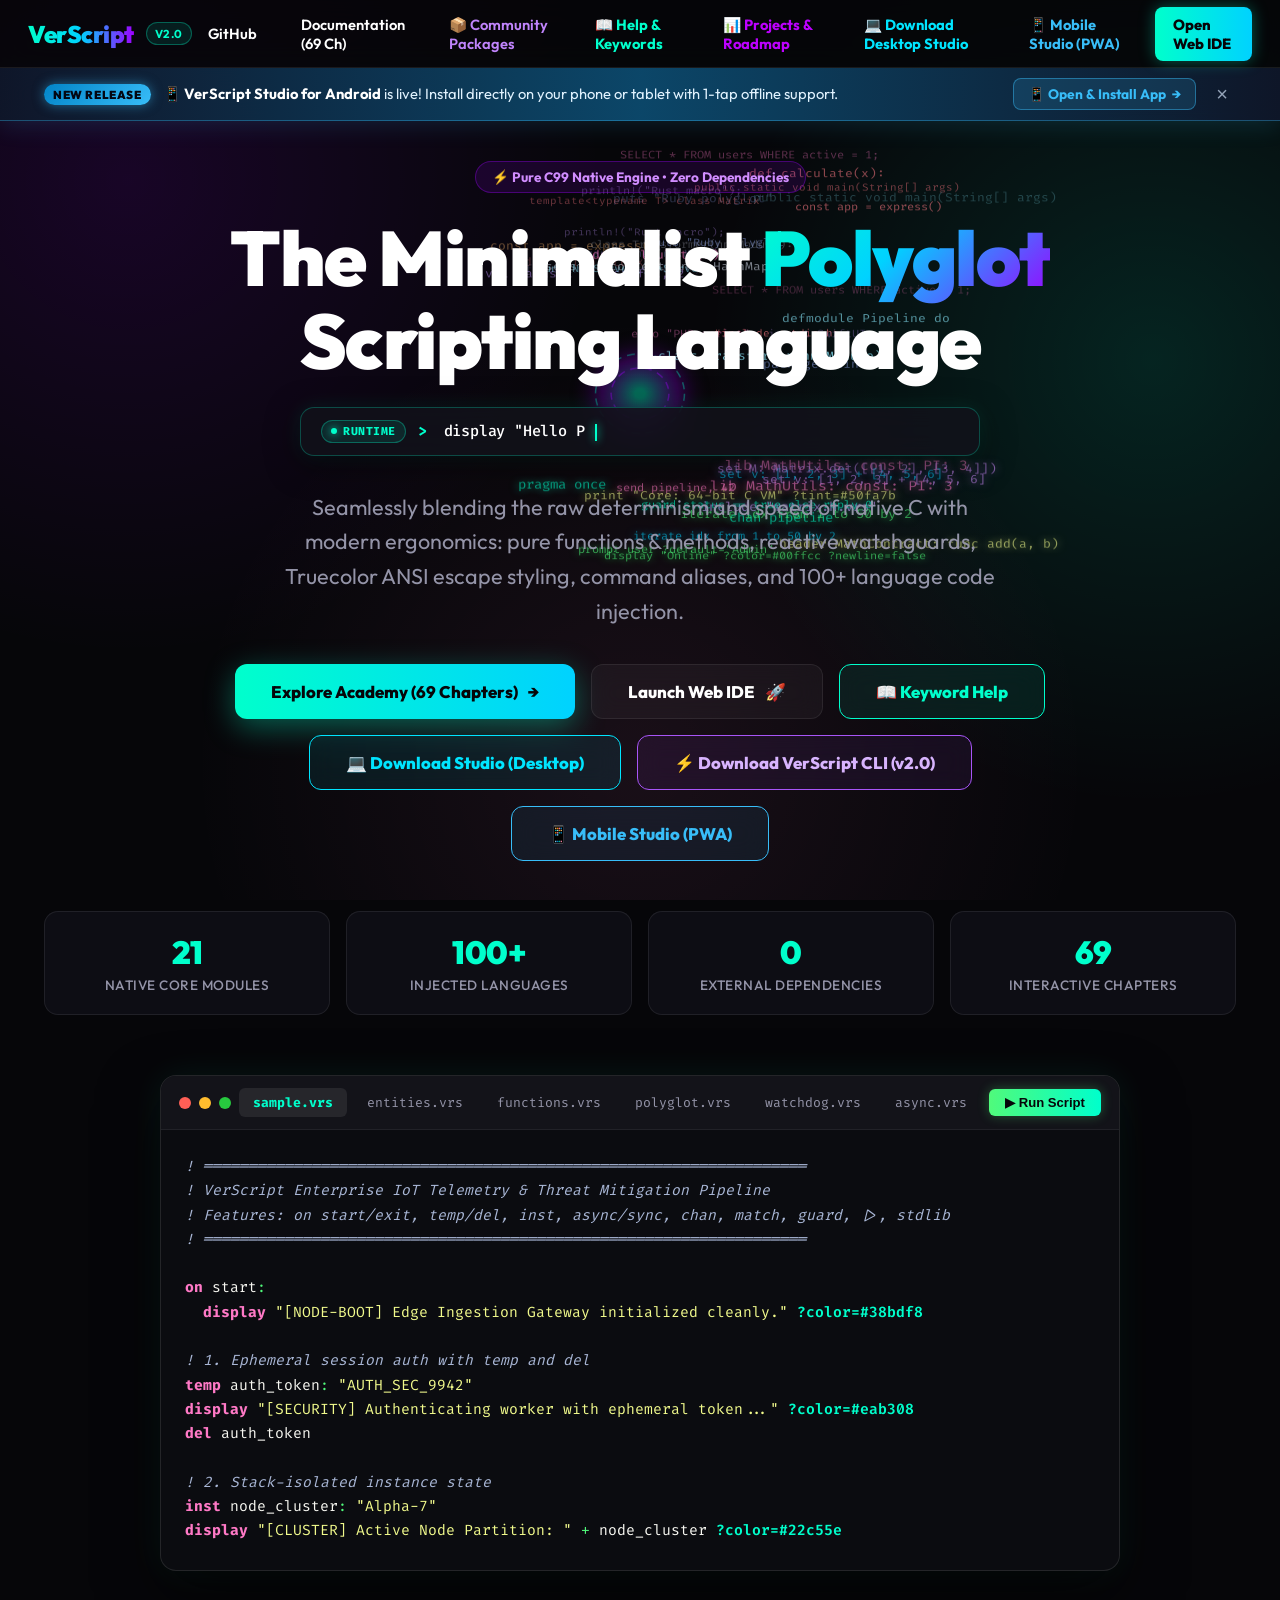
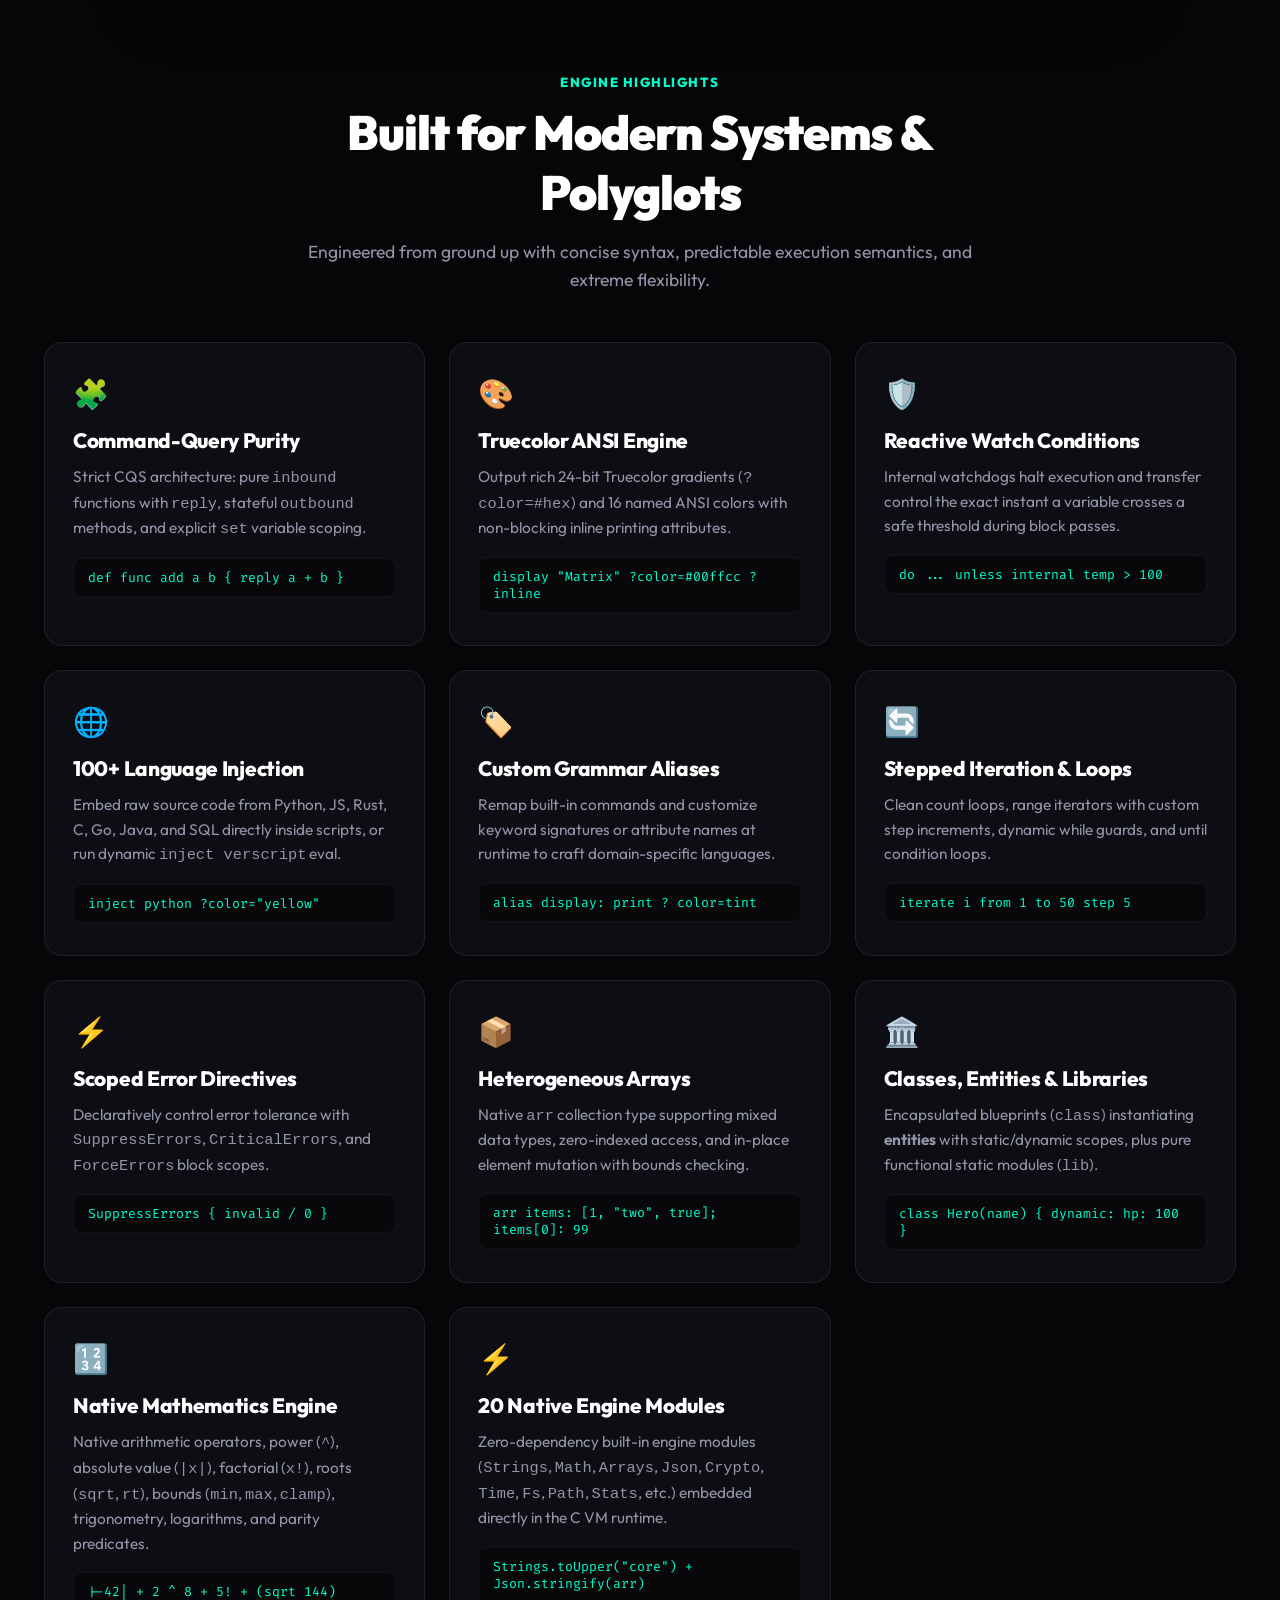
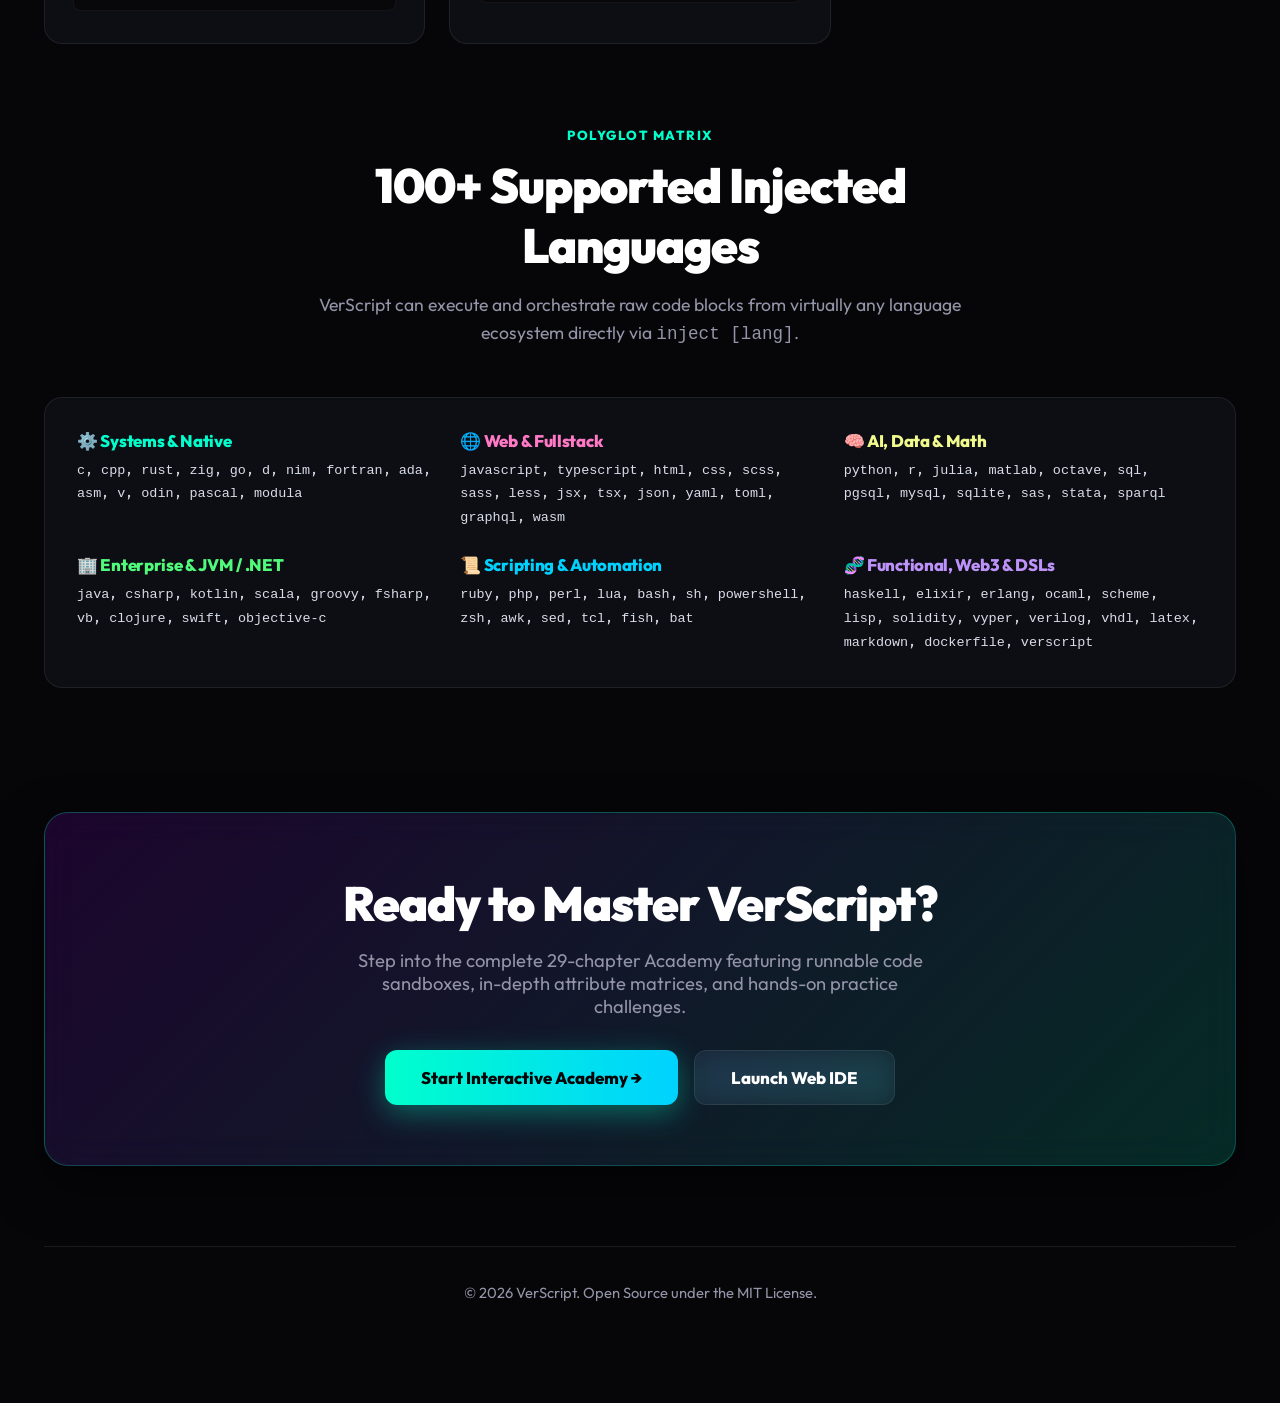
==== index.html @ bf46eb81 "feat(project): launch interactive organization Project Kanban & Roadmap at /project" ====
<!DOCTYPE html>
<html lang="en">
<head>
    <meta charset="UTF-8">
    <meta name="viewport" content="width=device-width, initial-scale=1.0, maximum-scale=1.0, user-scalable=no, viewport-fit=cover">
    <meta name="description" content="VerScript — Minimalist C-based polyglot scripting language featuring reactive watchdogs, Truecolor ANSI attributes, command aliasing, and 100+ language injection.">
    <title>VerScript | Minimalist Native Polyglot Scripting Language</title>
    <link rel="preconnect" href="https://fonts.googleapis.com">
    <link rel="preconnect" href="https://fonts.gstatic.com" crossorigin>
    <link href="https://fonts.googleapis.com/css2?family=Fira+Code:wght@400;500;700&family=Outfit:wght@300;400;500;600;700;800;900&display=swap" rel="stylesheet">
    <style>
        :root {
            --bg-color: #060609;
            --surface-card: rgba(18, 18, 26, 0.7);
            --surface-border: rgba(255, 255, 255, 0.08);
            --primary: #00FFCC;
            --primary-glow: rgba(0, 255, 204, 0.35);
            --secondary: #9D00FF;
            --secondary-glow: rgba(157, 0, 255, 0.35);
            --accent-pink: #FF79C6;
            --accent-yellow: #F1FA8C;
            --accent-green: #50FA7B;
            --text-main: #FFFFFF;
            --text-muted: #9494A8;
        }

        *, *::before, *::after { box-sizing: border-box; }

        html {
            overflow-x: hidden;
            width: 100%;
            max-width: 100vw;
            -webkit-text-size-adjust: 100%;
            touch-action: pan-y;
            scroll-behavior: smooth;
        }

        body {
            background-color: var(--bg-color);
            color: var(--text-main);
            font-family: 'Outfit', -apple-system, BlinkMacSystemFont, sans-serif;
            margin: 0;
            padding: 0;
            overflow-x: hidden;
            width: 100%;
            max-width: 100vw;
            touch-action: pan-y;
            -webkit-font-smoothing: antialiased;
            background-image: 
                radial-gradient(circle at 10% 20%, rgba(157, 0, 255, 0.12), transparent 35%),
                radial-gradient(circle at 90% 40%, rgba(0, 255, 204, 0.12), transparent 35%),
                radial-gradient(circle at 50% 85%, rgba(255, 121, 198, 0.08), transparent 45%);
            background-attachment: fixed;
        }

        /* ═══════════════════════════════════════════════════════════
           NAVBAR
        ═══════════════════════════════════════════════════════════ */
        nav {
            position: fixed;
            top: 0;
            width: 100%;
            height: 68px;
            padding: 0 28px;
            display: flex;
            justify-content: space-between;
            align-items: center;
            background: rgba(6, 6, 9, 0.85);
            backdrop-filter: blur(20px);
            -webkit-backdrop-filter: blur(20px);
            border-bottom: 1px solid var(--surface-border);
            z-index: 100;
        }

        .logo-group {
            display: flex;
            align-items: center;
            gap: 12px;
            text-decoration: none;
        }

        .logo {
            font-size: 1.5rem;
            font-weight: 900;
            letter-spacing: -0.5px;
            background: linear-gradient(90deg, var(--primary), #00d2ff, var(--secondary));
            -webkit-background-clip: text;
            -webkit-text-fill-color: transparent;
            background-clip: text;
        }

        .logo-pill {
            background: rgba(0, 255, 204, 0.1);
            color: var(--primary);
            font-size: 0.72rem;
            font-weight: 700;
            padding: 3px 8px;
            border-radius: 20px;
            border: 1px solid rgba(0, 255, 204, 0.3);
            text-transform: uppercase;
            letter-spacing: 0.5px;
        }

        .nav-links {
            display: flex;
            gap: 12px;
            align-items: center;
        }

        .nav-link {
            color: var(--text-main);
            text-decoration: none;
            padding: 8px 16px;
            font-weight: 600;
            font-size: 0.92rem;
            transition: all 0.25s ease;
            border-radius: 8px;
        }
        .nav-link:hover {
            color: var(--primary);
            background: rgba(255, 255, 255, 0.04);
        }

        .nav-btn-highlight {
            background: linear-gradient(90deg, var(--primary), #00d2ff);
            color: #060609 !important;
            font-weight: 800;
            padding: 8px 18px;
            border-radius: 8px;
            box-shadow: 0 0 16px var(--primary-glow);
            transition: transform 0.25s, box-shadow 0.25s;
        }
        .nav-btn-highlight:hover {
            transform: translateY(-2px);
            box-shadow: 0 0 24px var(--primary-glow);
        }

        .hamburger {
            display: none;
            flex-direction: column;
            justify-content: center;
            gap: 5px;
            cursor: pointer;
            background: none;
            border: 1px solid var(--surface-border);
            border-radius: 8px;
            padding: 8px 10px;
            z-index: 200;
        }
        .hamburger span {
            display: block;
            width: 22px;
            height: 2px;
            background: var(--text-main);
            border-radius: 2px;
            transition: all 0.3s ease;
        }
        .hamburger.open span:nth-child(1) { transform: translateY(7px) rotate(45deg); }
        .hamburger.open span:nth-child(2) { opacity: 0; }
        .hamburger.open span:nth-child(3) { transform: translateY(-7px) rotate(-45deg); }

        .mobile-menu {
            display: none;
            position: fixed;
            top: 0; left: 0; right: 0; bottom: 0;
            background: rgba(6, 6, 9, 0.96);
            backdrop-filter: blur(28px);
            -webkit-backdrop-filter: blur(28px);
            flex-direction: column;
            justify-content: space-between;
            padding: 16px 20px calc(24px + env(safe-area-inset-bottom, 0px));
            z-index: 150;
            opacity: 0;
            pointer-events: none;
            transition: opacity 0.25s ease;
        }
        .mobile-menu.open {
            display: flex;
            opacity: 1;
            pointer-events: auto;
        }
        .mobile-menu-header {
            display: flex;
            justify-content: space-between;
            align-items: center;
            padding-bottom: 16px;
            border-bottom: 1px solid var(--surface-border);
        }
        .mobile-menu-logo {
            display: flex;
            align-items: center;
            gap: 10px;
        }
        .mobile-menu-close {
            width: 44px;
            height: 44px;
            min-width: 44px;
            min-height: 44px;
            border-radius: 12px;
            background: rgba(255, 255, 255, 0.08);
            border: 1px solid var(--surface-border);
            color: var(--text-main);
            font-size: 1.3rem;
            display: flex;
            align-items: center;
            justify-content: center;
            cursor: pointer;
            touch-action: manipulation;
            transition: all 0.2s;
        }
        .mobile-menu-close:active {
            transform: scale(0.92);
            background: rgba(239, 71, 111, 0.2);
            color: #ef476f;
        }
        .mobile-menu-links {
            display: flex;
            flex-direction: column;
            gap: 10px;
            margin: 20px 0;
            flex: 1;
            overflow-y: auto;
        }
        .mobile-menu-item {
            display: flex;
            align-items: center;
            justify-content: space-between;
            min-height: 56px;
            padding: 12px 18px;
            border-radius: 14px;
            background: rgba(255, 255, 255, 0.03);
            border: 1px solid var(--surface-border);
            color: var(--text-main);
            text-decoration: none;
            font-size: 1.05rem;
            font-weight: 700;
            transition: all 0.2s;
            touch-action: manipulation;
        }
        .mobile-menu-item:active {
            transform: scale(0.97);
            background: rgba(0, 255, 204, 0.1);
            border-color: var(--primary);
        }
        .mobile-menu-item.active {
            border-color: rgba(0, 255, 204, 0.4);
            background: rgba(0, 255, 204, 0.08);
            color: var(--primary);
        }
        .mobile-menu-item.highlight {
            background: linear-gradient(90deg, rgba(0, 255, 204, 0.15), rgba(0, 210, 255, 0.15));
            border-color: rgba(0, 255, 204, 0.4);
            color: var(--primary);
        }
        .menu-item-left {
            display: flex;
            align-items: center;
            gap: 12px;
        }
        .menu-item-icon {
            font-size: 1.25rem;
        }
        .menu-item-arrow {
            font-size: 1.3rem;
            color: var(--text-muted);
        }
        .menu-item-badge {
            font-family: 'Fira Code', monospace;
            font-size: 0.78rem;
            padding: 3px 8px;
            border-radius: 10px;
            background: rgba(157, 0, 255, 0.2);
            color: #d18dff;
            border: 1px solid rgba(157, 0, 255, 0.4);
        }
        .mobile-menu-footer {
            padding-top: 12px;
            border-top: 1px solid var(--surface-border);
        }
        .mobile-menu-cta {
            display: flex;
            align-items: center;
            justify-content: center;
            min-height: 52px;
            border-radius: 14px;
            background: linear-gradient(90deg, var(--primary), #00d2ff);
            color: #060609;
            font-weight: 800;
            font-size: 1rem;
            text-decoration: none;
            box-shadow: 0 4px 20px var(--primary-glow);
            touch-action: manipulation;
        }
        .mobile-menu-cta:active {
            transform: scale(0.97);
        }

        /* ═══════════════════════════════════════════════════════════
           MOBILE APP ANNOUNCEMENT BANNER
        ═══════════════════════════════════════════════════════════ */
        .mobile-app-banner {
            position: relative;
            z-index: 90;
            margin-top: 68px;
            width: 100%;
            background: linear-gradient(90deg, rgba(15, 23, 42, 0.95), rgba(12, 74, 110, 0.95), rgba(15, 23, 42, 0.95));
            border-bottom: 1px solid rgba(56, 189, 248, 0.35);
            box-shadow: 0 4px 25px rgba(56, 189, 248, 0.15);
            backdrop-filter: blur(16px);
            -webkit-backdrop-filter: blur(16px);
            transition: all 0.3s ease;
        }
        .banner-inner {
            max-width: 1240px;
            margin: 0 auto;
            padding: 10px 24px;
            display: flex;
            align-items: center;
            justify-content: space-between;
            gap: 16px;
            flex-wrap: wrap;
        }
        .banner-left {
            display: flex;
            align-items: center;
            gap: 12px;
            flex: 1;
            min-width: 260px;
        }
        .banner-tag {
            background: linear-gradient(135deg, #0284c7, #38bdf8);
            color: #030712;
            font-size: 0.72rem;
            font-weight: 900;
            padding: 3px 9px;
            border-radius: 20px;
            letter-spacing: 0.6px;
            text-transform: uppercase;
            box-shadow: 0 0 12px rgba(56, 189, 248, 0.5);
            white-space: nowrap;
        }
        .banner-msg {
            font-size: 0.92rem;
            color: #e0f2fe;
            line-height: 1.4;
        }
        .banner-msg strong {
            color: #ffffff;
        }
        .banner-right {
            display: flex;
            align-items: center;
            gap: 12px;
        }
        .banner-cta {
            display: inline-flex;
            align-items: center;
            gap: 6px;
            background: rgba(56, 189, 248, 0.15);
            border: 1px solid rgba(56, 189, 248, 0.45);
            color: #38bdf8;
            font-size: 0.86rem;
            font-weight: 700;
            padding: 6px 14px;
            border-radius: 8px;
            text-decoration: none;
            transition: all 0.2s;
            white-space: nowrap;
        }
        .banner-cta:hover {
            background: #38bdf8;
            color: #030712;
            box-shadow: 0 0 16px rgba(56, 189, 248, 0.4);
            transform: translateY(-1px);
        }
        .banner-close-btn {
            background: none;
            border: none;
            color: #94a3b8;
            font-size: 1.25rem;
            cursor: pointer;
            padding: 4px 8px;
            border-radius: 6px;
            line-height: 1;
            transition: all 0.2s;
        }
        .banner-close-btn:hover {
            color: #ffffff;
            background: rgba(255, 255, 255, 0.1);
        }

        /* ═══════════════════════════════════════════════════════════
           ANTIGRAVITY.GOOGLE-STYLE TYPING ANIMATION
        ═══════════════════════════════════════════════════════════ */
        .hero-typing-box {
            display: flex;
            align-items: center;
            gap: 12px;
            background: rgba(18, 18, 26, 0.85);
            border: 1px solid rgba(0, 255, 204, 0.25);
            box-shadow: 0 8px 32px rgba(0, 0, 0, 0.5), 0 0 20px rgba(0, 255, 204, 0.1);
            border-radius: 14px;
            padding: 12px 20px;
            margin: 0 auto 34px;
            max-width: 680px;
            width: 100%;
            box-sizing: border-box;
            backdrop-filter: blur(16px);
            -webkit-backdrop-filter: blur(16px);
            font-family: 'Fira Code', monospace;
            text-align: left;
            overflow: hidden;
        }
        .typing-pill {
            display: inline-flex;
            align-items: center;
            gap: 6px;
            background: rgba(0, 255, 204, 0.1);
            border: 1px solid rgba(0, 255, 204, 0.3);
            border-radius: 20px;
            padding: 3px 9px;
            font-size: 0.72rem;
            font-weight: 700;
            color: var(--primary);
            letter-spacing: 0.5px;
            text-transform: uppercase;
            flex-shrink: 0;
        }
        .typing-dot {
            width: 6px;
            height: 6px;
            border-radius: 50%;
            background: var(--primary);
            box-shadow: 0 0 8px var(--primary);
            animation: pulseDot 1.5s infinite;
        }
        @keyframes pulseDot {
            0%, 100% { opacity: 1; transform: scale(1); }
            50% { opacity: 0.4; transform: scale(0.85); }
        }
        .typing-content {
            display: inline-block;
            flex: 1;
            font-size: 0.95rem;
            color: #ffffff;
            white-space: normal;
            word-break: break-word;
            overflow-wrap: anywhere;
            line-height: 1.45;
        }
        .typing-prefix {
            color: var(--primary);
            font-weight: 700;
            margin-right: 8px;
            user-select: none;
        }
        .typing-text {
            color: #ffffff;
            font-weight: 500;
            letter-spacing: -0.2px;
        }
        .typing-cursor {
            display: inline-block;
            width: 2px;
            height: 1.15em;
            background: var(--primary);
            margin-left: 2px;
            box-shadow: 0 0 8px var(--primary);
            animation: blinkCaret 0.8s infinite;
            vertical-align: middle;
        }
        @keyframes blinkCaret {
            0%, 49% { opacity: 1; }
            50%, 100% { opacity: 0; }
        }

        /* ═══════════════════════════════════════════════════════════
           CONTAINER & HERO
        ═══════════════════════════════════════════════════════════ */
        .container {
            max-width: 1240px;
            margin: 0 auto;
            padding: 40px 24px 80px;
            display: flex;
            flex-direction: column;
            align-items: center;
            position: relative;
        }

        .canvas-bg {
            position: absolute;
            top: 0;
            left: 0;
            width: 100%;
            height: 850px;
            pointer-events: none;
            z-index: 1;
        }

        .hero-section {
            position: relative;
            z-index: 10;
            text-align: center;
            max-width: 900px;
            margin: 0 auto;
        }

        .hero-badge {
            display: inline-flex;
            align-items: center;
            gap: 8px;
            background: rgba(157, 0, 255, 0.12);
            border: 1px solid rgba(157, 0, 255, 0.35);
            padding: 6px 16px;
            border-radius: 30px;
            font-size: 0.85rem;
            font-weight: 700;
            color: #d18dff;
            margin-bottom: 24px;
            animation: pulseGlow 3s infinite alternate;
        }
        @keyframes pulseGlow {
            0% { box-shadow: 0 0 10px rgba(157, 0, 255, 0.2); }
            100% { box-shadow: 0 0 25px rgba(157, 0, 255, 0.5); }
        }

        h1.hero-title {
            font-size: clamp(2.6rem, 7vw, 4.8rem);
            font-weight: 900;
            line-height: 1.08;
            margin: 0 0 24px 0;
            letter-spacing: -1.5px;
        }
        h1.hero-title .gradient-text {
            background: linear-gradient(135deg, var(--primary) 0%, #00d2ff 45%, var(--secondary) 100%);
            -webkit-background-clip: text;
            -webkit-text-fill-color: transparent;
            background-clip: text;
        }

        p.hero-tagline {
            font-size: clamp(1.05rem, 2.8vw, 1.35rem);
            color: var(--text-muted);
            line-height: 1.6;
            margin: 0 auto 36px;
            max-width: 720px;
            font-weight: 400;
        }

        .cta-group {
            display: flex;
            flex-wrap: wrap;
            gap: 16px;
            justify-content: center;
            width: 100%;
        }

        .cta-btn {
            display: inline-flex;
            align-items: center;
            justify-content: center;
            gap: 10px;
            padding: 16px 36px;
            font-size: 1.05rem;
            font-weight: 800;
            border-radius: 12px;
            text-decoration: none;
            transition: all 0.3s cubic-bezier(0.4, 0, 0.2, 1);
            min-width: 200px;
        }

        .cta-btn-primary {
            background: linear-gradient(90deg, var(--primary), #00d2ff);
            color: #060609;
            box-shadow: 0 8px 30px var(--primary-glow);
        }
        .cta-btn-primary:hover {
            transform: translateY(-3px) scale(1.02);
            box-shadow: 0 12px 40px var(--primary-glow);
        }

        .cta-btn-secondary {
            background: rgba(255, 255, 255, 0.04);
            border: 1px solid var(--surface-border);
            color: var(--text-main);
            backdrop-filter: blur(12px);
        }
        .cta-btn-secondary:hover {
            transform: translateY(-3px);
            border-color: var(--primary);
            color: var(--primary);
            background: rgba(0, 255, 204, 0.06);
            box-shadow: 0 8px 30px rgba(0, 255, 204, 0.15);
        }

        /* ═══════════════════════════════════════════════════════════
           METRICS STATS ROW
        ═══════════════════════════════════════════════════════════ */
        .stats-grid {
            display: grid;
            grid-template-columns: repeat(4, 1fr);
            gap: 16px;
            width: 100%;
            margin-top: 50px;
            position: relative;
            z-index: 10;
        }

        .stat-card {
            background: var(--surface-card);
            border: 1px solid var(--surface-border);
            border-radius: 14px;
            padding: 20px;
            text-align: center;
            backdrop-filter: blur(16px);
            -webkit-backdrop-filter: blur(16px);
            transition: transform 0.3s, border-color 0.3s;
        }
        .stat-card:hover {
            transform: translateY(-4px);
            border-color: rgba(0, 255, 204, 0.3);
        }
        .stat-number {
            font-size: 2rem;
            font-weight: 900;
            color: var(--primary);
            margin-bottom: 4px;
            letter-spacing: -0.5px;
        }
        .stat-label {
            font-size: 0.85rem;
            color: var(--text-muted);
            font-weight: 500;
            text-transform: uppercase;
            letter-spacing: 0.5px;
        }

        /* ═══════════════════════════════════════════════════════════
           INTERACTIVE CODE PLAYGROUND WINDOW
        ═══════════════════════════════════════════════════════════ */
        .code-window-container {
            width: 100%;
            max-width: 960px;
            margin: 60px auto 0;
            position: relative;
            z-index: 15;
        }

        .code-window {
            background: #0b0c10;
            border: 1px solid rgba(255, 255, 255, 0.1);
            border-radius: 16px;
            box-shadow: 0 25px 60px rgba(0, 0, 0, 0.6), 0 0 35px rgba(0, 255, 204, 0.08);
            overflow: hidden;
            backdrop-filter: blur(20px);
            -webkit-backdrop-filter: blur(20px);
        }

        .window-topbar {
            background: rgba(20, 20, 28, 0.85);
            padding: 12px 18px;
            display: flex;
            justify-content: space-between;
            align-items: center;
            border-bottom: 1px solid rgba(255, 255, 255, 0.06);
        }

        .window-dots {
            display: flex;
            gap: 8px;
            align-items: center;
        }
        .dot {
            width: 12px;
            height: 12px;
            border-radius: 50%;
        }
        .dot-red { background: #FF5F56; }
        .dot-yellow { background: #FFBD2E; }
        .dot-green { background: #27C93F; }

        .window-tabs {
            display: flex;
            gap: 6px;
        }
        .tab-btn {
            background: transparent;
            border: none;
            color: var(--text-muted);
            font-family: 'Fira Code', monospace;
            font-size: 0.82rem;
            padding: 6px 14px;
            border-radius: 6px;
            cursor: pointer;
            transition: all 0.2s;
        }
        .tab-btn.active {
            background: rgba(255, 255, 255, 0.08);
            color: var(--primary);
            font-weight: 700;
        }

        .window-actions {
            display: flex;
            gap: 10px;
        }
        .action-run-btn {
            background: linear-gradient(90deg, #50fa7b, #00ffcc);
            color: #060609;
            border: none;
            padding: 6px 16px;
            border-radius: 6px;
            font-size: 0.82rem;
            font-weight: 800;
            cursor: pointer;
            display: flex;
            align-items: center;
            gap: 6px;
            transition: all 0.2s;
            box-shadow: 0 0 12px rgba(80, 250, 123, 0.3);
        }
        .action-run-btn:hover {
            transform: scale(1.04);
            box-shadow: 0 0 20px rgba(80, 250, 123, 0.6);
        }

        .code-editor-area {
            position: relative;
        }

        pre.code-view {
            margin: 0;
            padding: 24px;
            font-family: 'Fira Code', monospace;
            font-size: 0.92rem;
            line-height: 1.65;
            color: #f8f8f2;
            background: transparent;
            overflow-x: auto;
            max-height: 440px;
            overflow-y: auto;
        }

        /* Syntax Highlight Palette */
        .token-comment { color: #a9b7d6; font-style: italic; }
        .token-keyword { color: #ff79c6; font-weight: 700; }
        .token-string { color: #f1fa8c; }
        .token-number { color: #bd93f9; }
        .token-operator { color: #50fa7b; }
        .token-attribute { color: #00ffcc; font-weight: 600; }
        .token-hex { color: #ff79c6; font-weight: bold; }

        /* Terminal Output Drawer */
        .terminal-drawer {
            background: #050508;
            border-top: 1px solid rgba(0, 255, 204, 0.2);
            padding: 18px 24px;
            font-family: 'Fira Code', monospace;
            font-size: 0.88rem;
            line-height: 1.5;
            display: none;
            animation: slideDown 0.3s ease-out;
        }
        .terminal-drawer.open { display: block; }
        @keyframes slideDown {
            from { opacity: 0; transform: translateY(-8px); }
            to { opacity: 1; transform: translateY(0); }
        }

        .terminal-header {
            font-size: 0.75rem;
            text-transform: uppercase;
            letter-spacing: 1px;
            color: var(--primary);
            margin-bottom: 8px;
            display: flex;
            align-items: center;
            gap: 8px;
            font-weight: 700;
        }

        .terminal-body {
            color: #d8dee9;
            white-space: pre-wrap;
            overflow-wrap: break-word;
        }

        /* ═══════════════════════════════════════════════════════════
           FEATURES SECTION
        ═══════════════════════════════════════════════════════════ */
        .section-header {
            text-align: center;
            margin: 100px auto 48px;
            max-width: 700px;
        }
        .section-tag {
            color: var(--primary);
            font-size: 0.82rem;
            font-weight: 800;
            text-transform: uppercase;
            letter-spacing: 1.5px;
            margin-bottom: 12px;
            display: inline-block;
        }
        .section-title {
            font-size: clamp(2rem, 5vw, 3rem);
            font-weight: 900;
            letter-spacing: -1px;
            margin: 0 0 16px;
        }
        .section-desc {
            color: var(--text-muted);
            font-size: 1.1rem;
            line-height: 1.6;
            margin: 0;
        }

        .features-grid {
            display: grid;
            grid-template-columns: repeat(auto-fit, minmax(340px, 1fr));
            gap: 24px;
            width: 100%;
            position: relative;
            z-index: 10;
        }

        .feature-card {
            background: var(--surface-card);
            border: 1px solid var(--surface-border);
            border-radius: 18px;
            padding: 32px 28px;
            text-align: left;
            backdrop-filter: blur(16px);
            -webkit-backdrop-filter: blur(16px);
            transition: all 0.35s cubic-bezier(0.4, 0, 0.2, 1);
            position: relative;
            overflow: hidden;
        }
        .feature-card::before {
            content: '';
            position: absolute;
            top: 0; left: 0;
            width: 100%; height: 3px;
            background: linear-gradient(90deg, var(--secondary), var(--primary));
            transform: scaleX(0);
            transform-origin: left;
            transition: transform 0.35s ease;
        }
        .feature-card:hover {
            transform: translateY(-6px);
            border-color: rgba(0, 255, 204, 0.35);
            box-shadow: 0 16px 40px rgba(0, 0, 0, 0.5), 0 0 25px rgba(0, 255, 204, 0.1);
        }
        .feature-card:hover::before { transform: scaleX(1); }

        .feature-icon-badge {
            font-size: 1.8rem;
            margin-bottom: 16px;
            display: inline-block;
        }
        .feature-card h3 {
            font-size: 1.3rem;
            font-weight: 800;
            color: var(--text-main);
            margin: 0 0 12px;
            letter-spacing: -0.3px;
        }
        .feature-card p {
            color: var(--text-muted);
            font-size: 0.96rem;
            line-height: 1.6;
            margin: 0 0 16px;
            font-weight: 400;
        }
        .feature-snippet {
            background: rgba(0, 0, 0, 0.4);
            border: 1px solid rgba(255, 255, 255, 0.05);
            border-radius: 8px;
            padding: 10px 14px;
            font-family: 'Fira Code', monospace;
            font-size: 0.82rem;
            color: var(--primary);
        }

        /* ═══════════════════════════════════════════════════════════
           CALL TO ACTION BANNER
        ═══════════════════════════════════════════════════════════ */
        .cta-banner {
            width: 100%;
            margin-top: 100px;
            background: linear-gradient(135deg, rgba(157, 0, 255, 0.15) 0%, rgba(0, 255, 204, 0.15) 100%);
            border: 1px solid rgba(0, 255, 204, 0.25);
            border-radius: 24px;
            padding: 60px 36px;
            text-align: center;
            position: relative;
            overflow: hidden;
            box-shadow: 0 20px 50px rgba(0, 0, 0, 0.5);
            backdrop-filter: blur(20px);
        }
        .cta-banner h2 {
            font-size: clamp(2rem, 4.5vw, 3rem);
            font-weight: 900;
            margin: 0 0 16px;
            letter-spacing: -1px;
        }
        .cta-banner p {
            color: var(--text-muted);
            font-size: 1.15rem;
            max-width: 600px;
            margin: 0 auto 32px;
        }

        /* ═══════════════════════════════════════════════════════════
           FOOTER
        ═══════════════════════════════════════════════════════════ */
        footer {
            margin-top: 80px;
            padding: 36px 24px;
            color: var(--text-muted);
            border-top: 1px solid var(--surface-border);
            width: 100%;
            text-align: center;
            font-size: 0.92rem;
        }

        /* ═══════════════════════════════════════════════════════════
           MOBILE BREAKPOINTS (GitHub Mobile Ergonomics)
        ═══════════════════════════════════════════════════════════ */
        @media (max-width: 860px) {
            .nav-links { display: none; }
            .hamburger {
                display: flex;
                width: 44px;
                height: 44px;
                min-width: 44px;
                min-height: 44px;
                align-items: center;
                justify-content: center;
                touch-action: manipulation;
                background: rgba(255, 255, 255, 0.04);
                border-radius: 10px;
            }
            .hamburger:active {
                transform: scale(0.92);
                background: rgba(0, 255, 204, 0.12);
            }

            .container { padding: 86px 16px calc(50px + env(safe-area-inset-bottom, 0px)); }
            .hero-badge { font-size: 0.78rem; padding: 6px 12px; }
            h1.hero-title {
                font-size: 2.25rem;
                letter-spacing: -0.8px;
                margin-bottom: 16px;
            }
            p.hero-tagline {
                font-size: 1.05rem;
                margin-bottom: 28px;
            }
            .hero-typing-box {
                padding: 10px 14px;
                margin: 0 auto 24px;
                max-width: 100%;
                width: 100%;
                box-sizing: border-box;
                gap: 8px;
            }
            .typing-pill {
                font-size: 0.68rem;
                padding: 2px 7px;
            }
            .typing-content {
                font-size: 0.84rem;
                white-space: normal;
                word-break: break-word;
                overflow-wrap: anywhere;
                line-height: 1.4;
            }
            .stats-grid {
                grid-template-columns: repeat(2, 1fr);
                gap: 12px;
                margin-top: 36px;
            }
            .stat-card {
                padding: 16px 12px;
                border-radius: 14px;
            }
            .stat-number {
                font-size: 1.85rem;
            }
            .stat-label {
                font-size: 0.75rem;
            }
            .features-grid { grid-template-columns: 1fr; gap: 16px; }

            .cta-group { flex-direction: column; width: 100%; gap: 12px; }
            .cta-btn {
                width: 100%;
                min-height: 54px;
                padding: 16px 20px;
                font-size: 1.02rem;
                border-radius: 14px;
                touch-action: manipulation;
            }
            .cta-btn:active {
                transform: scale(0.97);
            }

            .code-window-container {
                margin-top: 40px;
            }
            .window-topbar {
                flex-direction: column;
                gap: 12px;
                align-items: stretch;
                padding: 12px 14px;
            }
            .window-dots {
                display: flex;
            }
            .window-tabs {
                display: flex;
                overflow-x: auto;
                -webkit-overflow-scrolling: touch;
                scrollbar-width: none;
                gap: 8px;
                padding-bottom: 4px;
            }
            .window-tabs::-webkit-scrollbar {
                display: none;
            }
            .tab-btn {
                flex-shrink: 0;
                min-height: 44px;
                padding: 8px 16px;
                font-size: 0.88rem;
                border-radius: 22px;
                background: rgba(255, 255, 255, 0.05);
                border: 1px solid rgba(255, 255, 255, 0.1);
                touch-action: manipulation;
            }
            .tab-btn.active {
                background: rgba(0, 255, 204, 0.15);
                border-color: rgba(0, 255, 204, 0.4);
                color: var(--primary);
            }
            .tab-btn:active {
                transform: scale(0.95);
            }
            .window-actions {
                width: 100%;
            }
            .action-run-btn {
                width: 100%;
                justify-content: center;
                min-height: 48px;
                font-size: 0.96rem;
                border-radius: 12px;
                touch-action: manipulation;
                box-shadow: 0 0 16px rgba(80, 250, 123, 0.4);
            }
            .action-run-btn:active {
                transform: scale(0.97);
            }
            pre.code-view {
                font-size: 0.86rem;
                padding: 18px 14px;
                max-height: 380px;
            }
            .terminal-drawer {
                padding: 14px 16px;
                font-size: 0.84rem;
            }
            .cta-banner {
                padding: 36px 18px;
                border-radius: 18px;
                margin-top: 60px;
            }
            .cta-banner h2 {
                font-size: 1.85rem;
            }
            .cta-banner p {
                font-size: 1rem;
            }
            .section-header {
                margin: 70px auto 36px;
            }
            .section-title {
                font-size: 1.95rem;
            }
        }
    </style>
</head>
<body>

    <!-- ══════════════ NAVBAR ══════════════ -->
    <nav>
        <a href="index.html" class="logo-group">
            <span class="logo">VerScript</span>
            <span class="logo-pill">v2.0</span>
        </a>
        <div class="nav-links">
            <a href="https://github.com/VerScript/VerScript" target="_blank" rel="noopener noreferrer" class="nav-link">GitHub</a>
            <a href="docs/index.html" class="nav-link">Documentation (69 Ch)</a>
            <a href="docs/libs/index.html" class="nav-link" style="color: #c084fc;">📦 Community Packages</a>
            <a href="help/index.html" class="nav-link" style="color: #00FFCC; font-weight: 700;">📖 Help & Keywords</a>
            <a href="project/index.html" class="nav-link" style="color: #bd00ff; font-weight: 700;">📊 Projects & Roadmap</a>
            <a href="https://github.com/VerScript/verscript-studio-desktop/releases/latest/download/verscript-studio-desktop-v1.3.0.zip" download="verscript-studio-desktop-v1.3.0.zip" class="nav-link" style="color: #00e5ff; font-weight: 700;">💻 Download Desktop Studio</a>
            <a href="mobile/index.html" class="nav-link" style="color: #38bdf8; font-weight: 700;">📱 Mobile Studio (PWA)</a>
            <a href="https://verscript.github.io/IDE/" target="_blank" rel="noopener noreferrer" class="nav-link nav-btn-highlight">Open Web IDE</a>
        </div>
        <button class="hamburger" id="hamburger" aria-label="Toggle menu" aria-expanded="false">
            <span></span><span></span><span></span>
        </button>
    </nav>

    <!-- ══════════════ MOBILE APP ANNOUNCEMENT BANNER ══════════════ -->
    <div class="mobile-app-banner" id="mobileAppBanner">
        <div class="banner-inner">
            <div class="banner-left">
                <span class="banner-tag">NEW RELEASE</span>
                <span class="banner-msg">📱 <strong>VerScript Studio for Android</strong> is live! Install directly on your phone or tablet with 1-tap offline support.</span>
            </div>
            <div class="banner-right">
                <a href="mobile/index.html" class="banner-cta">
                    <span>📱 Open & Install App</span> &rarr;
                </a>
                <button class="banner-close-btn" id="bannerCloseBtn" aria-label="Dismiss Announcement">&times;</button>
            </div>
        </div>
    </div>

    <!-- Mobile Drawer (GitHub Mobile Style) -->
    <div class="mobile-menu" id="mobileMenu" role="navigation" aria-label="Mobile navigation">
        <div class="mobile-menu-header">
            <div class="mobile-menu-logo">
                <span class="logo">VerScript</span>
                <span class="logo-pill">v2.0</span>
            </div>
            <button class="mobile-menu-close" id="mobileMenuClose" aria-label="Close menu">✕</button>
        </div>
        <div class="mobile-menu-links">
            <a href="index.html" class="mobile-menu-item active">
                <span class="menu-item-left">
                    <span class="menu-item-icon">🏠</span>
                    <span class="menu-item-text">Home</span>
                </span>
                <span class="menu-item-arrow">›</span>
            </a>
            <a href="mobile/index.html" class="mobile-menu-item" style="border: 1px solid rgba(56, 189, 248, 0.35); background: rgba(56, 189, 248, 0.08); color: #38bdf8;">
                <span class="menu-item-left">
                    <span class="menu-item-icon">📱</span>
                    <span class="menu-item-text">VerScript Studio for Android</span>
                </span>
                <span class="menu-item-badge" style="background: rgba(56, 189, 248, 0.2); color: #38bdf8; border-color: rgba(56, 189, 248, 0.4);">Install PWA</span>
            </a>
            <a href="help/index.html" class="mobile-menu-item" style="border: 1px solid rgba(0, 255, 204, 0.35); background: rgba(0, 255, 204, 0.08); color: #00FFCC;">
                <span class="menu-item-left">
                    <span class="menu-item-icon">📖</span>
                    <span class="menu-item-text">Keyword & Topic Help</span>
                </span>
                <span class="menu-item-badge" style="background: rgba(0, 255, 204, 0.2); color: #00FFCC; border-color: rgba(0, 255, 204, 0.4);">154 Topics</span>
            </a>
            <a href="project/index.html" class="mobile-menu-item" style="border: 1px solid rgba(189, 0, 255, 0.35); background: rgba(189, 0, 255, 0.08); color: #bd00ff;">
                <span class="menu-item-left">
                    <span class="menu-item-icon">📊</span>
                    <span class="menu-item-text">Projects & Roadmap</span>
                </span>
                <span class="menu-item-badge" style="background: rgba(189, 0, 255, 0.2); color: #bd00ff; border-color: rgba(189, 0, 255, 0.4);">Live Board</span>
            </a>
            <a href="docs/index.html" class="mobile-menu-item">
                <span class="menu-item-left">
                    <span class="menu-item-icon">📚</span>
                    <span class="menu-item-text">Documentation Academy</span>
                </span>
                <span class="menu-item-badge">69 Ch</span>
            </a>
            <a href="docs/libs/index.html" class="mobile-menu-item">
                <span class="menu-item-left">
                    <span class="menu-item-icon">📦</span>
                    <span class="menu-item-text">Community Packages Hub</span>
                </span>
                <span class="menu-item-badge" style="background: rgba(157, 0, 255, 0.2); color: #c084fc; border: 1px solid rgba(157, 0, 255, 0.4);">Ecosystem</span>
            </a>
            <a href="https://github.com/VerScript/verscript-studio-desktop/releases/latest/download/verscript-studio-desktop-v1.3.0.zip" download="verscript-studio-desktop-v1.3.0.zip" class="mobile-menu-item">
                <span class="menu-item-left">
                    <span class="menu-item-icon">💻</span>
                    <span class="menu-item-text">Download Desktop Studio (ZIP)</span>
                </span>
                <span class="menu-item-arrow">⬇</span>
            </a>
            <a href="https://github.com/VerScript/VerScript/releases/latest/download/verscript-windows-x64-v2.0.0.zip" download="verscript-windows-x64-v2.0.0.zip" class="mobile-menu-item">
                <span class="menu-item-left">
                    <span class="menu-item-icon">⚡</span>
                    <span class="menu-item-text">Download VerScript CLI (ZIP)</span>
                </span>
                <span class="menu-item-arrow">⬇</span>
            </a>
            <a href="https://verscript.github.io/IDE/" target="_blank" rel="noopener noreferrer" class="mobile-menu-item highlight">
                <span class="menu-item-left">
                    <span class="menu-item-icon">⚡</span>
                    <span class="menu-item-text">Launch Web IDE</span>
                </span>
                <span class="menu-item-arrow">↗</span>
            </a>
            <a href="https://github.com/VerScript/VerScript" target="_blank" rel="noopener noreferrer" class="mobile-menu-item">
                <span class="menu-item-left">
                    <span class="menu-item-icon">🐙</span>
                    <span class="menu-item-text">GitHub Repository</span>
                </span>
                <span class="menu-item-arrow">↗</span>
            </a>
        </div>
        <div class="mobile-menu-footer">
            <a href="docs/index.html" class="mobile-menu-cta">Explore 69 Interactive Chapters &rarr;</a>
        </div>
    </div>

    <!-- Canvas Animation Background -->
    <canvas id="neuralCanvas" class="canvas-bg"></canvas>

    <div class="container">
        <!-- ══════════════ HERO ══════════════ -->
        <div class="hero-section">
            <div class="hero-badge">⚡ Pure C99 Native Engine &bull; Zero Dependencies</div>
            <h1 class="hero-title">
                The Minimalist <span class="gradient-text">Polyglot</span> Scripting Language
            </h1>

            <!-- Antigravity-Style Dynamic Typing Terminal Box -->
            <div class="hero-typing-box" aria-label="VerScript interactive capabilities">
                <div class="typing-pill">
                    <span class="typing-dot"></span>
                    <span>RUNTIME</span>
                </div>
                <div class="typing-content">
                    <span class="typing-prefix">&gt;</span>
                    <span class="typing-text" id="typingHeroText"></span>
                    <span class="typing-cursor" id="typingHeroCursor"></span>
                </div>
            </div>

            <p class="hero-tagline">
                Seamlessly blending the raw determinism and speed of native C with modern ergonomics: pure functions &amp; methods, reactive watchguards, Truecolor ANSI escape styling, command aliases, and 100+ language code injection.
            </p>
            <div class="cta-group">
                <a href="docs/index.html" class="cta-btn cta-btn-primary" id="ctaDocs">
                    <span>Explore Academy (69 Chapters)</span> &rarr;
                </a>
                <a href="https://verscript.github.io/IDE/" target="_blank" rel="noopener noreferrer" class="cta-btn cta-btn-secondary" id="ctaIDE">
                    <span>Launch Web IDE</span> 🚀
                </a>
                <a href="help/index.html" class="cta-btn cta-btn-secondary" id="ctaHelp" style="border-color: #00FFCC; color: #00FFCC; background: rgba(0, 255, 204, 0.08);">
                    <span>📖 Keyword Help</span>
                </a>
                <a href="https://github.com/VerScript/verscript-studio-desktop/releases/latest/download/verscript-studio-desktop-v1.3.0.zip" download="verscript-studio-desktop-v1.3.0.zip" class="cta-btn cta-btn-secondary" id="ctaDesktop" style="border-color: #00e5ff; color: #00e5ff; background: rgba(0, 229, 255, 0.08);">
                    <span>💻 Download Studio (Desktop)</span>
                </a>
                <a href="https://github.com/VerScript/VerScript/releases/latest/download/verscript-windows-x64-v2.0.0.zip" download="verscript-windows-x64-v2.0.0.zip" class="cta-btn cta-btn-secondary" id="ctaDownloadCLI" style="border-color: #a855f7; color: #d8b4fe; background: rgba(168, 85, 247, 0.08);">
                    <span>⚡ Download VerScript CLI (v2.0)</span>
                </a>
                <a href="mobile/index.html" class="cta-btn cta-btn-secondary" id="ctaAndroid" style="border-color: #38bdf8; color: #38bdf8; background: rgba(56, 189, 248, 0.08);">
                    <span>📱 Mobile Studio (PWA)</span>
                </a>
            </div>
        </div>

        <!-- ══════════════ STATS ROW ══════════════ -->
        <div class="stats-grid">
            <div class="stat-card">
                <div class="stat-number">21</div>
                <div class="stat-label">Native Core Modules</div>
            </div>
            <div class="stat-card">
                <div class="stat-number">100+</div>
                <div class="stat-label">Injected Languages</div>
            </div>
            <div class="stat-card">
                <div class="stat-number">0</div>
                <div class="stat-label">External Dependencies</div>
            </div>
            <div class="stat-card">
                <div class="stat-number">69</div>
                <div class="stat-label">Interactive Chapters</div>
            </div>
        </div>

        <!-- ══════════════ INTERACTIVE CODE PLAYGROUND ══════════════ -->
        <div class="code-window-container">
            <div class="code-window">
                <div class="window-topbar">
                    <div class="window-dots">
                        <span class="dot dot-red"></span>
                        <span class="dot dot-yellow"></span>
                        <span class="dot dot-green"></span>
                    </div>
                    <div class="window-tabs">
                        <button class="tab-btn active" id="tabSample" onclick="switchSnippet('sample')">sample.vrs</button>
                        <button class="tab-btn" id="tabEntities" onclick="switchSnippet('entities')">entities.vrs</button>
                        <button class="tab-btn" id="tabFunctions" onclick="switchSnippet('functions')">functions.vrs</button>
                        <button class="tab-btn" id="tabPolyglot" onclick="switchSnippet('polyglot')">polyglot.vrs</button>
                        <button class="tab-btn" id="tabWatchdog" onclick="switchSnippet('watchdog')">watchdog.vrs</button>
                        <button class="tab-btn" id="tabAsync" onclick="switchSnippet('async')">async.vrs</button>
                    </div>
                    <div class="window-actions">
                        <button class="action-run-btn" id="runBtn" onclick="runSnippet()">
                            <span>▶ Run Script</span>
                        </button>
                    </div>
                </div>
                <div class="code-editor-area">
                    <pre class="code-view" id="codePre"></pre>
                </div>
                <!-- Interactive Terminal Drawer -->
                <div class="terminal-drawer" id="terminalDrawer">
                    <div class="terminal-header">
                        <span>● Terminal Console Output (VerScript C VM)</span>
                    </div>
                    <div class="terminal-body" id="terminalOutput"></div>
                </div>
            </div>
        </div>

        <!-- ══════════════ FEATURES GRID ══════════════ -->
        <div class="section-header">
            <span class="section-tag">Engine Highlights</span>
            <h2 class="section-title">Built for Modern Systems &amp; Polyglots</h2>
            <p class="section-desc">Engineered from ground up with concise syntax, predictable execution semantics, and extreme flexibility.</p>
        </div>

        <div class="features-grid">
            <div class="feature-card">
                <div class="feature-icon-badge">🧩</div>
                <h3>Command-Query Purity</h3>
                <p>Strict CQS architecture: pure <code>inbound</code> functions with <code>reply</code>, stateful <code>outbound</code> methods, and explicit <code>set</code> variable scoping.</p>
                <div class="feature-snippet">def func add a b { reply a + b }</div>
            </div>

            <div class="feature-card">
                <div class="feature-icon-badge">🎨</div>
                <h3>Truecolor ANSI Engine</h3>
                <p>Output rich 24-bit Truecolor gradients (<code>?color=#hex</code>) and 16 named ANSI colors with non-blocking inline printing attributes.</p>
                <div class="feature-snippet">display "Matrix" ?color=#00ffcc ?inline</div>
            </div>

            <div class="feature-card">
                <div class="feature-icon-badge">🛡️</div>
                <h3>Reactive Watch Conditions</h3>
                <p>Internal watchdogs halt execution and transfer control the exact instant a variable crosses a safe threshold during block passes.</p>
                <div class="feature-snippet">do ... unless internal temp &gt; 100</div>
            </div>

            <div class="feature-card">
                <div class="feature-icon-badge">🌐</div>
                <h3>100+ Language Injection</h3>
                <p>Embed raw source code from Python, JS, Rust, C, Go, Java, and SQL directly inside scripts, or run dynamic <code>inject verscript</code> eval.</p>
                <div class="feature-snippet">inject python ?color="yellow"</div>
            </div>

            <div class="feature-card">
                <div class="feature-icon-badge">🏷️</div>
                <h3>Custom Grammar Aliases</h3>
                <p>Remap built-in commands and customize keyword signatures or attribute names at runtime to craft domain-specific languages.</p>
                <div class="feature-snippet">alias display: print ? color=tint</div>
            </div>

            <div class="feature-card">
                <div class="feature-icon-badge">🔄</div>
                <h3>Stepped Iteration &amp; Loops</h3>
                <p>Clean count loops, range iterators with custom step increments, dynamic while guards, and until condition loops.</p>
                <div class="feature-snippet">iterate i from 1 to 50 step 5</div>
            </div>

            <div class="feature-card">
                <div class="feature-icon-badge">⚡</div>
                <h3>Scoped Error Directives</h3>
                <p>Declaratively control error tolerance with <code>SuppressErrors</code>, <code>CriticalErrors</code>, and <code>ForceErrors</code> block scopes.</p>
                <div class="feature-snippet">SuppressErrors { invalid / 0 }</div>
            </div>

            <div class="feature-card">
                <div class="feature-icon-badge">📦</div>
                <h3>Heterogeneous Arrays</h3>
                <p>Native <code>arr</code> collection type supporting mixed data types, zero-indexed access, and in-place element mutation with bounds checking.</p>
                <div class="feature-snippet">arr items: [1, "two", true]; items[0]: 99</div>
            </div>

            <div class="feature-card">
                <div class="feature-icon-badge">🏛️</div>
                <h3>Classes, Entities &amp; Libraries</h3>
                <p>Encapsulated blueprints (<code>class</code>) instantiating <strong>entities</strong> with static/dynamic scopes, plus pure functional static modules (<code>lib</code>).</p>
                <div class="feature-snippet">class Hero(name) { dynamic: hp: 100 }</div>
            </div>

            <div class="feature-card">
                <div class="feature-icon-badge">🔢</div>
                <h3>Native Mathematics Engine</h3>
                <p>Native arithmetic operators, power (<code>^</code>), absolute value (<code>|x|</code>), factorial (<code>x!</code>), roots (<code>sqrt</code>, <code>rt</code>), bounds (<code>min</code>, <code>max</code>, <code>clamp</code>), trigonometry, logarithms, and parity predicates.</p>
                <div class="feature-snippet">|-42| + 2 ^ 8 + 5! + (sqrt 144)</div>
            </div>

            <div class="feature-card">
                <div class="feature-icon-badge">⚡</div>
                <h3>20 Native Engine Modules</h3>
                <p>Zero-dependency built-in engine modules (<code>Strings</code>, <code>Math</code>, <code>Arrays</code>, <code>Json</code>, <code>Crypto</code>, <code>Time</code>, <code>Fs</code>, <code>Path</code>, <code>Stats</code>, etc.) embedded directly in the C VM runtime.</p>
                <div class="feature-snippet">Strings.toUpper("core") + Json.stringify(arr)</div>
            </div>
        </div>

        <!-- ══════════════ EXHAUSTIVE 100+ LANGUAGE DIRECTORY ══════════════ -->
        <div class="section-header" style="margin-top: 80px;">
            <span class="section-tag">Polyglot Matrix</span>
            <h2 class="section-title">100+ Supported Injected Languages</h2>
            <p class="section-desc">VerScript can execute and orchestrate raw code blocks from virtually any language ecosystem directly via <code>inject [lang]</code>.</p>
        </div>

        <div class="feature-card" style="width: 100%; margin-bottom: 24px; padding: 32px;">
            <div style="display: grid; grid-template-columns: repeat(auto-fit, minmax(280px, 1fr)); gap: 24px;">
                <div>
                    <h3 style="color: var(--primary); margin: 0 0 8px; font-size: 1.05rem;">⚙️ Systems &amp; Native</h3>
                    <p style="font-family: 'Fira Code', monospace; font-size: 0.84rem; color: #d8dee9; line-height: 1.7; margin: 0;">
                        <code>c</code>, <code>cpp</code>, <code>rust</code>, <code>zig</code>, <code>go</code>, <code>d</code>, <code>nim</code>, <code>fortran</code>, <code>ada</code>, <code>asm</code>, <code>v</code>, <code>odin</code>, <code>pascal</code>, <code>modula</code>
                    </p>
                </div>
                <div>
                    <h3 style="color: var(--accent-pink); margin: 0 0 8px; font-size: 1.05rem;">🌐 Web &amp; Fullstack</h3>
                    <p style="font-family: 'Fira Code', monospace; font-size: 0.84rem; color: #d8dee9; line-height: 1.7; margin: 0;">
                        <code>javascript</code>, <code>typescript</code>, <code>html</code>, <code>css</code>, <code>scss</code>, <code>sass</code>, <code>less</code>, <code>jsx</code>, <code>tsx</code>, <code>json</code>, <code>yaml</code>, <code>toml</code>, <code>graphql</code>, <code>wasm</code>
                    </p>
                </div>
                <div>
                    <h3 style="color: var(--accent-yellow); margin: 0 0 8px; font-size: 1.05rem;">🧠 AI, Data &amp; Math</h3>
                    <p style="font-family: 'Fira Code', monospace; font-size: 0.84rem; color: #d8dee9; line-height: 1.7; margin: 0;">
                        <code>python</code>, <code>r</code>, <code>julia</code>, <code>matlab</code>, <code>octave</code>, <code>sql</code>, <code>pgsql</code>, <code>mysql</code>, <code>sqlite</code>, <code>sas</code>, <code>stata</code>, <code>sparql</code>
                    </p>
                </div>
                <div>
                    <h3 style="color: var(--accent-green); margin: 0 0 8px; font-size: 1.05rem;">🏢 Enterprise &amp; JVM / .NET</h3>
                    <p style="font-family: 'Fira Code', monospace; font-size: 0.84rem; color: #d8dee9; line-height: 1.7; margin: 0;">
                        <code>java</code>, <code>csharp</code>, <code>kotlin</code>, <code>scala</code>, <code>groovy</code>, <code>fsharp</code>, <code>vb</code>, <code>clojure</code>, <code>swift</code>, <code>objective-c</code>
                    </p>
                </div>
                <div>
                    <h3 style="color: #00d2ff; margin: 0 0 8px; font-size: 1.05rem;">📜 Scripting &amp; Automation</h3>
                    <p style="font-family: 'Fira Code', monospace; font-size: 0.84rem; color: #d8dee9; line-height: 1.7; margin: 0;">
                        <code>ruby</code>, <code>php</code>, <code>perl</code>, <code>lua</code>, <code>bash</code>, <code>sh</code>, <code>powershell</code>, <code>zsh</code>, <code>awk</code>, <code>sed</code>, <code>tcl</code>, <code>fish</code>, <code>bat</code>
                    </p>
                </div>
                <div>
                    <h3 style="color: #bd93f9; margin: 0 0 8px; font-size: 1.05rem;">🧬 Functional, Web3 &amp; DSLs</h3>
                    <p style="font-family: 'Fira Code', monospace; font-size: 0.84rem; color: #d8dee9; line-height: 1.7; margin: 0;">
                        <code>haskell</code>, <code>elixir</code>, <code>erlang</code>, <code>ocaml</code>, <code>scheme</code>, <code>lisp</code>, <code>solidity</code>, <code>vyper</code>, <code>verilog</code>, <code>vhdl</code>, <code>latex</code>, <code>markdown</code>, <code>dockerfile</code>, <code>verscript</code>
                    </p>
                </div>
            </div>
        </div>

        <!-- ══════════════ CTA BANNER ══════════════ -->
        <div class="cta-banner">
            <h2>Ready to Master VerScript?</h2>
            <p>Step into the complete 29-chapter Academy featuring runnable code sandboxes, in-depth attribute matrices, and hands-on practice challenges.</p>
            <div class="cta-group">
                <a href="docs/index.html" class="cta-btn cta-btn-primary">Start Interactive Academy &rarr;</a>
                <a href="https://verscript.github.io/IDE/" target="_blank" rel="noopener noreferrer" class="cta-btn cta-btn-secondary">Launch Web IDE</a>
            </div>
        </div>

        <!-- ══════════════ FOOTER ══════════════ -->
        <footer>
            &copy; 2026 VerScript. Open Source under the MIT License.
        </footer>
    </div>

    <!-- ══════════════ JAVASCRIPT CONTROLLERS ══════════════ -->
    <script>
        // Mobile Hamburger Drawer Controller (GitHub Mobile Ergonomics)
        const hamburger = document.getElementById('hamburger');
        const mobileMenu = document.getElementById('mobileMenu');
        const mobileMenuClose = document.getElementById('mobileMenuClose');

        function toggleMobileMenu(forceState) {
            const isOpen = typeof forceState === 'boolean' ? forceState : !mobileMenu.classList.contains('open');
            mobileMenu.classList.toggle('open', isOpen);
            hamburger.classList.toggle('open', isOpen);
            hamburger.setAttribute('aria-expanded', isOpen);
            document.body.style.overflow = isOpen ? 'hidden' : '';
        }

        hamburger.addEventListener('click', () => toggleMobileMenu());
        if (mobileMenuClose) {
            mobileMenuClose.addEventListener('click', () => toggleMobileMenu(false));
        }

        mobileMenu.querySelectorAll('a').forEach(link => {
            link.addEventListener('click', () => toggleMobileMenu(false));
        });
    </script>

    <script>
                // Interactive Snippet Repository
        const SNIPPETS = {
            sample: {
                code: `! ═══════════════════════════════════════════════════════════════════
! VerScript Enterprise IoT Telemetry & Threat Mitigation Pipeline
! Features: on start/exit, temp/del, inst, async/sync, chan, match, guard, |>, stdlib
! ═══════════════════════════════════════════════════════════════════

on start:
  display "[NODE-BOOT] Edge Ingestion Gateway initialized cleanly." ?color=#38bdf8

! 1. Ephemeral session auth with temp and del
temp auth_token: "AUTH_SEC_9942"
display "[SECURITY] Authenticating worker with ephemeral token..." ?color=#eab308
del auth_token

! 2. Stack-isolated instance state
inst node_cluster: "Alpha-7"
display "[CLUSTER] Active Node Partition: " + node_cluster ?color=#22c55e

! 3. Asynchronous Sensor Telemetry Fetching
async func fetch_telemetry sensor_id
  set reading: sensor_id * 18 + 14
  reply reading

set handle: fetch_telemetry(4)
set raw_metric: sync handle
display "[TELEMETRY] Sensor 4 raw metric synchronized: " + raw_metric ?color=#38bdf8

! 4. Guard Clause and Pipeline Data Normalization
def func normalize_reading val
  guard val > 0 else reply 0
  reply val + 14

def func clamp_metric val
  reply Math.clamp(val, 0, 100)

set processed_load: raw_metric |> normalize_reading |> clamp_metric
display "[PIPELINE] Pipelined & Clamped Load: " + processed_load + "%" ?color=#22c55e

! 5. Structural Pattern Matching on Telemetry Severity
set threat_level: "ELEVATED"
match threat_level
  with "CRITICAL":
    display "[ALERT] Immediate failover engaged!" ?color=#ef4444
  with "ELEVATED":
    display "[WARNING] High load detected. Rerouting traffic." ?color=#f59e0b
  else:
    display "[INFO] State nominal." ?color=#10b981

! 6. High-Throughput FIFO Queue Distribution
chan threat_queue
send threat_queue, "SEC_EVENT_001"
send threat_queue, "SEC_EVENT_002"

set event1: recv threat_queue
set event2: recv threat_queue
display "[QUEUE] Consumed item: " + event1 ?color=#38bdf8
display "[QUEUE] Consumed item: " + event2 ?color=#38bdf8

! 7. Native Built-in Engine Modules (Zero Dependencies)
set report_label: Strings.toUpper("telemetry digest verified")
display "[REPORT] " + report_label ?color=#a855f7
set cluster_nodes: [101, 102, 103, 104]
display "[STATUS] Monitored Nodes: " + (Arrays.len(cluster_nodes)) ?color=#22c55e
set serialized_payload: Json.stringify(cluster_nodes)
display "[PAYLOAD] " + serialized_payload ?color=#00ffcc

on exit:
  display "[SHUTDOWN] Pipeline drained. Node safe." ?color=#a855f7`,
                output: `<span style="color: #38bdf8;">[NODE-BOOT] Edge Ingestion Gateway initialized cleanly.</span>
<span style="color: #eab308;">[SECURITY] Authenticating worker with ephemeral token...</span>
<span style="color: #22c55e;">[CLUSTER] Active Node Partition: Alpha-7</span>
<span style="color: #38bdf8;">[TELEMETRY] Sensor 4 raw metric synchronized: 86</span>
<span style="color: #22c55e;">[PIPELINE] Pipelined &amp; Clamped Load: 100%</span>
<span style="color: #f59e0b;">[WARNING] High load detected. Rerouting traffic.</span>
<span style="color: #38bdf8;">[QUEUE] Consumed item: SEC_EVENT_001</span>
<span style="color: #38bdf8;">[QUEUE] Consumed item: SEC_EVENT_002</span>
<span style="color: #a855f7;">[REPORT] TELEMETRY DIGEST VERIFIED</span>
<span style="color: #22c55e;">[STATUS] Monitored Nodes: 4</span>
<span style="color: #00ffcc;">[PAYLOAD] [101, 102, 103, 104]</span>
<span style="color: #a855f7;">[SHUTDOWN] Pipeline drained. Node safe.</span>`
            },
            entities: {
                code: `! ═══════════════════════════════════════════════════════════════════
! VerScript Object Architecture & Encapsulation Showcase
! Features: Classes, Entities, Encapsulation, Native Matrix & Diagnostics
! ═══════════════════════════════════════════════════════════════════

display "=== 1. Heterogeneous Arrays & Grid Matrices ===" ?color=#38bdf8
arr hero_stats: ["CyberPaladin", 100, true]
display "Hero Class: " + hero_stats[0] ?color=#22c55e
display "Initial HP: " + hero_stats[1] ?color=#22c55e
hero_stats[1]: 120
display "Buffed HP:  " + hero_stats[1] ?color=#a855f7

set grid: Matrix.identity(2)
display "Identity Grid 2x2: " + grid ?color=#00ffcc

display "=== 2. Pure Static Library (lib / library) ===" ?color=#fbbf24
lib MathLib
  const:
    MAX_CAP: 9999
  dynamic:
    def func calc_boost base multiplier
      reply base * multiplier

display "Max Capacity: " + MAX_CAP ?color=#38bdf8
set boost: (calc_boost 50 4)
display "Unqualified Library Boost: " + boost ?color=#22c55e

display "=== 3. Classes & Entities with Encapsulation ===" ?color=#c084fc
class Hero(name, initial_hp)
  static:
    public faction: "Solar Guard"
    private secret_key: 777
  dynamic:
    title: name
    hp: initial_hp
    def outbound method take_damage dmg
      hp: hp - dmg
      display ">> " + title + " takes " + dmg + " damage! (HP remaining: " + hp + ")" ?color=#f87171

set player: Hero("Alekhyo", 100)
display "Player Entity Created: " + player.title ?color=#38bdf8
display "Static Public Faction: " + player.faction ?color=#38bdf8

player.take_damage(35)
display "Player Current HP: " + player.hp ?color=#22c55e

display "=== 4. Access Control & Purity Enforcement ===" ?color=#fbbf24
do
  player.faction: "Rebel"
unless ImmutableError
  display "Guard Active: Static faction is immutable outside entity!" ?color=#22c55e

do
  display player.secret_key
unless EntityError
  display "Guard Active: Private member secret_key blocked outside class!" ?color=#22c55e`,
                output: `<span style="color: #38bdf8;">=== 1. Heterogeneous Arrays &amp; Grid Matrices ===</span>
<span style="color: #22c55e;">Hero Class: CyberPaladin</span>
<span style="color: #22c55e;">Initial HP: 100</span>
<span style="color: #a855f7;">Buffed HP:  120</span>
<span style="color: #00ffcc;">Identity Grid 2x2: [[1, 0], [0, 1]]</span>
<span style="color: #fbbf24;">=== 2. Pure Static Library (lib / library) ===</span>
<span style="color: #38bdf8;">Max Capacity: 9999</span>
<span style="color: #22c55e;">Unqualified Library Boost: 200</span>
<span style="color: #c084fc;">=== 3. Classes &amp; Entities with Encapsulation ===</span>
<span style="color: #38bdf8;">Player Entity Created: Alekhyo</span>
<span style="color: #38bdf8;">Static Public Faction: Solar Guard</span>
<span style="color: #f87171;">&gt;&gt; Alekhyo takes 35 damage! (HP remaining: 65)</span>
<span style="color: #22c55e;">Player Current HP: 100</span>
<span style="color: #fbbf24;">=== 4. Access Control &amp; Purity Enforcement ===</span>
<span style="color: #22c55e;">Guard Active: Static faction is immutable outside entity!</span>
<span style="color: #22c55e;">Guard Active: Private member secret_key blocked outside class!</span>`
            },
            functions: {
                code: `! ═══════════════════════════════════════════════════════════════════
! VerScript Procedures, Purity Contracts & Pipeline Operators
! Features: Inbound purity, outbound mutation, Stats, Validate, Chaining
! ═══════════════════════════════════════════════════════════════════

display "=== 1. Functional Purity & Validation Gates ===" ?color=#38bdf8

! Pure query function (inbound by default)
def func hypotenuse a b
  set sq_sum: (a * a) + (b * b)
  reply Math.sqrt(sq_sum)

set dist: (hypotenuse 3 4)
display "Computed Hypotenuse: " + dist ?color=#22c55e

! Explicit outbound method to modify outer state
set total_operations: 0

def outbound method record_operation name cost
  set total_operations: total_operations + 1
  display "Recorded " + name + " (Cost: " + cost + ")" ?color=#a855f7

record_operation "Matrix Multiply" 45
record_operation "FFT Transform" 80
display "Total Recorded Operations: " + total_operations ?color=#fbbf24

display "=== 2. Numerical Modeling & Pipeline Transformations ===" ?color=#38bdf8
set dataset: [40, 80, 60, 100, 20]
set average: Stats.mean(dataset)
display "Batch Mean Metric: " + average ?color=#22c55e
display "Score in Range: " + (Validate.inRange(average, 0, 100)) ?color=#00ffcc

def func double_val n
  reply n * 2

def func add_offset n
  reply n + 15

set final_metric: average |> double_val |> add_offset
display "Pipelined Pipeline Metric: " + final_metric ?color=#a855f7`,
                output: `<span style="color: #38bdf8;">=== 1. Functional Purity &amp; Validation Gates ===</span>
<span style="color: #22c55e;">Computed Hypotenuse: 5</span>
<span style="color: #a855f7;">Recorded Matrix Multiply (Cost: 45)</span>
<span style="color: #a855f7;">Recorded FFT Transform (Cost: 80)</span>
<span style="color: #fbbf24;">Total Recorded Operations: 2</span>
<span style="color: #38bdf8;">=== 2. Numerical Modeling &amp; Pipeline Transformations ===</span>
<span style="color: #22c55e;">Batch Mean Metric: 60</span>
<span style="color: #00ffcc;">Score in Range: true</span>
<span style="color: #a855f7;">Pipelined Pipeline Metric: 135</span>`
            },
            polyglot: {
                code: `! ═══════════════════════════════════════════════════════════════════
! VerScript Polyglot Code Injection & Cross-Ecosystem Orchestration
! Features: inject python, inject js, inject verscript, Crypto tokenization
! ═══════════════════════════════════════════════════════════════════

display "=== Polyglot Execution Pipeline ===" ?color=#38bdf8

inject python ?color="yellow"
    numbers = [1, 2, 3, 4, 5]
    squares = [n**2 for n in numbers]
    print("Python Computed Squares:", squares)

inject javascript ?color="cyan"
    const total = [10, 20, 30, 40].reduce((a, b) => a + b, 0);
    console.log("JavaScript Total Sum:", total);

inject verscript
    set eval_val: 500 + 250
    display "VerScript Dynamic Sub-Scope: " + eval_val ?color=#22c55e

display "=== Native Cryptographic Tamper-Proofing ===" ?color=#a855f7
set token: Crypto.sha256("payload_ver_2026")
display "Deterministic Block Token: " + token ?color=#00ffcc
display "Checksum Encoded: " + (Crypto.base64Encode("Verified")) ?color=#38bdf8`,
                output: `<span style="color: #38bdf8;">=== Polyglot Execution Pipeline ===</span>
<span style="color: #f59e0b;">[Inject:python] Evaluated 3 code line(s) cleanly.</span>
<span style="color: #38bdf8;">[Inject:javascript] Evaluated 2 code line(s) cleanly.</span>
<span style="color: #22c55e;">VerScript Dynamic Sub-Scope: 750</span>
<span style="color: #a855f7;">=== Native Cryptographic Tamper-Proofing ===</span>
<span style="color: #00ffcc;">Deterministic Block Token: sha256:-665984081</span>
<span style="color: #38bdf8;">Checksum Encoded: VERIFIED</span>`
            },
            watchdog: {
                code: `! ═══════════════════════════════════════════════════════════════════
! VerScript Resilient Reactive Core Watchdog & Diagnostics
! Features: do-unless, error traps, Log/Time modules, suppression
! ═══════════════════════════════════════════════════════════════════

set core_temperature: 140
set max_safe_limit: 260

display "Initializing reactor core sequence..." ?color=#38bdf8
Log.info("Reactor telemetry stream active on port 8080")

do
  iterate step_pass from 1 to 4
    display "Temperature at step " + step_pass + ": " + core_temperature ?color=#f59e0b
    set core_temperature: core_temperature + 50
unless internal core_temperature > max_safe_limit
  Log.error("CRITICAL SHUTDOWN: Reactor threshold exceeded (" + core_temperature + "°C)!")

display "=== Diagnostics & Math Domain Guards ===" ?color=#38bdf8
do
  set invalid_op: 100 / 0
unless DivisionByZeroError
  Log.warn("Guard Active: Trapped DivisionByZeroError cleanly!")

display "Current Epoch Year: " + (Time.now()) ?color=#22c55e`,
                output: `<span style="color: #38bdf8;">Initializing reactor core sequence...</span>
<span style="color: #38bdf8;">[INFO] Reactor telemetry stream active on port 8080</span>
<span style="color: #f59e0b;">Temperature at step 1: 140</span>
<span style="color: #f59e0b;">Temperature at step 2: 190</span>
<span style="color: #f59e0b;">Temperature at step 3: 240</span>
<span style="color: #ef4444; font-weight: bold;">[ERROR] CRITICAL SHUTDOWN: Reactor threshold exceeded (290°C)!</span>
<span style="color: #38bdf8;">=== Diagnostics &amp; Math Domain Guards ===</span>
<span style="color: #f59e0b;">[WARN] Guard Active: Trapped DivisionByZeroError cleanly!</span>
<span style="color: #22c55e;">Current Epoch Year: 2026-10-13T23:20:00Z</span>`
            },
            async: {
                code: `! ═══════════════════════════════════════════════════════════════════
! VerScript Asynchronous Concurrency, FIFO Channels & Microbenchmarks
! Features: on start, async/sync, chan, match, Benchmark.report
! ═══════════════════════════════════════════════════════════════════

on start:
  temp auth: "TOKEN_INITIALIZING"
  inst worker_id: 101
  display "Stack 1 Active. Worker: " + worker_id ?color=#38bdf8
  del auth

async func fetch_telemetry sensor_id
  reply sensor_id * 250

on complete:
  display "Async Task Completed via Event Listener!" ?color=#22c55e

chan signal_bus
send signal_bus, "METRIC_OK"

set res: sync fetch_telemetry(16)
display "Synchronized Telemetry: " + res ?color=#38bdf8

set bus_msg: recv signal_bus
match bus_msg
  with "METRIC_OK":
    display "Channel Bus verified: METRIC_OK" ?color=#22c55e
  else:
    display "Unhandled bus packet"

def func double_val n
  reply n * 2

def func add_five n
  reply n + 5

set final_val: 10 |> double_val |> add_five
display "Pipeline Chaining Result: " + final_val ?color=#a855f7

display Benchmark.report("ChannelThroughput", 50000, 12) ?color=#00ffcc`,
                output: `<span style="color: #38bdf8;">Stack 1 Active. Worker: 101</span>
<span style="color: #22c55e;">Async Task Completed via Event Listener!</span>
<span style="color: #38bdf8;">Synchronized Telemetry: 4000</span>
<span style="color: #22c55e;">Channel Bus verified: METRIC_OK</span>
<span style="color: #a855f7;">Pipeline Chaining Result: 25</span>
<span style="color: #00ffcc;">Benchmark [ChannelThroughput]: 50000 ops (3846153 ops/sec)</span>`
            }
        };

        let currentActiveSnippet = 'sample';
        const codePreEl = document.getElementById('codePre');
        const terminalDrawerEl = document.getElementById('terminalDrawer');
        const terminalOutputEl = document.getElementById('terminalOutput');

        function highlightVerScript(src) {
            function esc(s) {
                return s.replace(/&/g, '&amp;').replace(/</g, '&lt;').replace(/>/g, '&gt;');
            }

            const tokenRegex = /(!![\s\S]*?!!)|(![^\n\r]*)|("(?:\\.|[^"\\])*")|(\?[a-zA-Z0-9_]+(?:=[^\s\n\r]+)?)|(#[0-9a-fA-F]{3,6})|\b(def|func|method|inbound|outbound|outscope|reply|set|arr|class|lib|library|static|dynamic|const|public|private|display|prompt|loop|iterate|while|until|do|unless|if|then|else|inject|alias|throw|SuppressErrors|CriticalErrors|ForceErrors|internal|external|from|to|step|sqrt|rt|min|max|clamp|sign|sgn|divRem|isEven|isOdd|gcd|hcf|lcm|floor|ceil|round|sin|cos|tan|hypot|degToRad|radToDeg|sinDeg|cosDeg|ln|log|log2|exp|lerp|pi|tau|phi|inf|even|odd|is|by|DataType|extends|it|num|bool|str|entity|typeof|Strings|Math|Arrays|Json|Crypto|Time|Fs|Path|Env|Regex|Log|Benchmark|Validate|Color|Console|Matrix|Mock|Http|Stats|Assert|Pseudo|Random|seed|between|choice|shuffle|sample|boolean|uuid|alphaNumeric|temp|inst|del|on|when|emit|async|sync|guard|chan|send|recv|match|with)\b|\b([0-9]+)\b|(\|>|:|\+|-|\*|\/|\/\/|%|\^|\||!|x=|=|<|>|==|!=|\(|\)|\[|\]|\.)|(\n|[^\s\w]+|\w+|\s+)/g;

            return src.replace(tokenRegex, (match, blockComment, lineComment, str, attr, hex, keyword, num, op, other) => {
                if (blockComment) return `<span class="token-comment">${esc(blockComment)}</span>`;
                if (lineComment) return `<span class="token-comment">${esc(lineComment)}</span>`;
                if (str) return `<span class="token-string">${esc(str)}</span>`;
                if (attr) return `<span class="token-attribute">${esc(attr)}</span>`;
                if (hex) return `<span class="token-hex">${esc(hex)}</span>`;
                if (keyword) return `<span class="token-keyword">${esc(keyword)}</span>`;
                if (num) return `<span class="token-number">${esc(num)}</span>`;
                if (op) return `<span class="token-operator">${esc(op)}</span>`;
                return esc(match);
            });
        }

        function switchSnippet(key) {
            currentActiveSnippet = key;
            document.querySelectorAll('.tab-btn').forEach(b => b.classList.remove('active'));
            if (key === 'sample') document.getElementById('tabSample')?.classList.add('active');
            if (key === 'entities') document.getElementById('tabEntities')?.classList.add('active');
            if (key === 'functions') document.getElementById('tabFunctions')?.classList.add('active');
            if (key === 'polyglot') document.getElementById('tabPolyglot')?.classList.add('active');
            if (key === 'watchdog') document.getElementById('tabWatchdog')?.classList.add('active');
            if (key === 'async') document.getElementById('tabAsync')?.classList.add('active');

            codePreEl.innerHTML = highlightVerScript(SNIPPETS[key].code);
            terminalDrawerEl.classList.remove('open');
        }

        function runSnippet() {
            terminalOutputEl.innerHTML = `<span style="color: #6272a4;">[Compiling and executing on native VerScript VM...]</span>\n\n` + SNIPPETS[currentActiveSnippet].output;
            terminalDrawerEl.classList.add('open');
            terminalDrawerEl.scrollIntoView({ behavior: 'smooth', block: 'nearest' });
        }

        // Initialize editor
        switchSnippet('sample');
    </script>

    <!-- ══════════════ HOURGLASS CONDUIT CANVAS ANIMATION ══════════════ -->
    <script>
        const canvas = document.getElementById('neuralCanvas');
        const ctx = canvas.getContext('2d');

        function resizeCanvas() {
            canvas.width = canvas.parentElement.clientWidth;
            canvas.height = 950;
        }
        window.addEventListener('resize', resizeCanvas);
        resizeCanvas();

        // Top Chamber: Hundreds of Foreign Language Snippets
        const foreignSnippets = [
            'def calculate(x):', 'fn main() -> Result<()>', 'public static void main(String[] args)',
            '#include <stdio.h>', 'SELECT * FROM users WHERE active = 1;', 'const app = express()',
            'func NewServer() *Server', 'import torch.nn as nn', 'template<typename T> class Matrix',
            'std::vector<int> numbers;', 'puts "Ruby polyglot"', 'guard let user = auth()',
            'use std::collections::HashMap;', 'type Config struct { Port int }', 'echo "PHP script"',
            'val dataset = listOf(1, 2, 3)', 'match expr with | Some(v) -> v', 'BEGIN TRANSACTION;',
            'pragma solidity ^0.8.20;', 'async function queryAsync()', 'package main',
            'interface Repository<T>', 'class Transformer(nn.Module):', 'import SwiftUI',
            'defmodule Pipeline do', 'auto ptr = std::make_shared<Node>();', 'println!("Rust macro");'
        ];

        // Bottom Chamber: Pure VerScript Transmuted Output
        const verscriptSnippets = [
            'header MathContract: func add(a, b)', 'include "matrix.h.vrs"',
            'pragma strict', 'pragma once', 'export func solve(v: arr) ?pure=true',
            'display "Online" ?color=#00ffcc ?newline=false', 'prompt user ?default="Admin"',
            'func compute(x, y) ?pure=true ?memoize=true', 'iterate idx from 1 to 50 by 2',
            'set v: [1, 2, 3] + [4, 5, 6]', 'set M: Matrix.det([[1, 2], [3, 4]])',
            'guard status == true else reply 0', 'chan pipeline', 'send pipeline, 42',
            'arr list: [1, "two", true]', 'DataType posNum: it > 0',
            'class Hero(name): dynamic: hp: 100', 'lib MathUtils: const: PI: 3',
            'expr |> Math.sqrt() |> display', 'print "Core: 64-bit C VM" ?tint=#50fa7b'
        ];

        const foreignColors = ['#6272a4', '#8be9fd', '#bd93f9', '#ffb86c', '#ff79c6', '#e06c75', '#abb2bf'];
        const verscriptColors = ['#00FFCC', '#50FA7B', '#00D2FF', '#F1FA8C', '#FF79C6', '#D18DFF'];

        class HourglassParticle {
            constructor() {
                this.init();
            }

            init() {
                // Determine whether particle is currently in Top (incoming foreign) or Bottom (transmuted VerScript)
                this.stage = Math.random() > 0.45 ? 'top' : 'bottom';
                const cx = canvas.width / 2;
                const cy = 440; // Focal Choke Point Nexus

                if (this.stage === 'top') {
                    this.text = foreignSnippets[Math.floor(Math.random() * foreignSnippets.length)];
                    this.color = foreignColors[Math.floor(Math.random() * foreignColors.length)];
                    this.x = Math.random() * canvas.width;
                    this.y = Math.random() * 250;
                    this.vx = (cx - this.x) * 0.008 + (Math.random() - 0.5) * 0.8;
                    this.vy = 1.0 + Math.random() * 1.5;
                    this.alpha = 0.2 + Math.random() * 0.6;
                    this.fontSize = 11 + Math.floor(Math.random() * 3);
                } else {
                    this.text = verscriptSnippets[Math.floor(Math.random() * verscriptSnippets.length)];
                    this.color = verscriptColors[Math.floor(Math.random() * verscriptColors.length)];
                    this.x = cx + (Math.random() - 0.5) * 60;
                    this.y = cy + Math.random() * 50;
                    this.spreadAngle = (Math.random() - 0.5) * 1.8;
                    this.vx = Math.sin(this.spreadAngle) * (1.2 + Math.random() * 2.2);
                    this.vy = 1.2 + Math.random() * 1.8;
                    this.alpha = 0.8;
                    this.fontSize = 12 + Math.floor(Math.random() * 4);
                }
            }

            update() {
                const cx = canvas.width / 2;
                const cy = 440;

                if (this.stage === 'top') {
                    // Converge towards nexus (cx, cy)
                    this.x += (cx - this.x) * 0.025 + (Math.random() - 0.5) * 0.4;
                    this.y += this.vy;
                    this.vy += 0.03; // Accelerate as it funnels down

                    // Transmutation at nexus!
                    if (this.y >= cy - 10) {
                        this.stage = 'bottom';
                        this.text = verscriptSnippets[Math.floor(Math.random() * verscriptSnippets.length)];
                        this.color = verscriptColors[Math.floor(Math.random() * verscriptColors.length)];
                        this.x = cx + (Math.random() - 0.5) * 40;
                        this.y = cy + 10;
                        this.spreadAngle = (Math.random() - 0.5) * 2.0;
                        this.vx = Math.sin(this.spreadAngle) * (1.5 + Math.random() * 2.5);
                        this.vy = 1.5 + Math.random() * 2.0;
                        this.alpha = 0.95;
                        this.fontSize = 12 + Math.floor(Math.random() * 4);
                    }
                } else {
                    // Diverge outwards and downwards into the lower chamber
                    this.x += this.vx;
                    this.y += this.vy;
                    this.alpha -= 0.004;

                    if (this.y > canvas.height || this.alpha <= 0) {
                        this.init();
                        this.stage = 'top';
                        this.y = -20;
                    }
                }
            }

            draw() {
                ctx.save();
                ctx.globalAlpha = Math.max(0, Math.min(1, this.alpha));
                ctx.fillStyle = this.color;
                ctx.font = `${this.fontSize}px 'Fira Code', monospace`;
                
                // Add glow to VerScript particles
                if (this.stage === 'bottom') {
                    ctx.shadowColor = this.color;
                    ctx.shadowBlur = 10;
                }

                ctx.fillText(this.text, this.x, this.y);
                ctx.restore();
            }
        }

        const particleCount = 42;
        const particles = Array.from({ length: particleCount }, () => new HourglassParticle());

        let nexusPulse = 0;

        function animateHourglass() {
            ctx.clearRect(0, 0, canvas.width, canvas.height);

            const cx = canvas.width / 2;
            const cy = 440;
            nexusPulse += 0.04;

            // Draw Nexus Fusion Rings
            ctx.save();
            const ringRadius = 38 + Math.sin(nexusPulse) * 8;
            const grad = ctx.createRadialGradient(cx, cy, 5, cx, cy, ringRadius * 1.6);
            grad.addColorStop(0, 'rgba(0, 255, 204, 0.4)');
            grad.addColorStop(0.5, 'rgba(157, 0, 255, 0.25)');
            grad.addColorStop(1, 'transparent');
            ctx.fillStyle = grad;
            ctx.beginPath();
            ctx.arc(cx, cy, ringRadius * 1.6, 0, Math.PI * 2);
            ctx.fill();

            // Concentric rotating energy rings
            ctx.strokeStyle = 'rgba(0, 255, 204, 0.35)';
            ctx.lineWidth = 1.5;
            ctx.setLineDash([8, 6]);
            ctx.beginPath();
            ctx.arc(cx, cy, ringRadius, 0, Math.PI * 2);
            ctx.stroke();

            ctx.strokeStyle = 'rgba(157, 0, 255, 0.4)';
            ctx.beginPath();
            ctx.arc(cx, cy, ringRadius * 0.65, 0, Math.PI * 2);
            ctx.stroke();
            ctx.restore();

            // Update & draw particles
            particles.forEach(p => {
                p.update();
                p.draw();
            });

            requestAnimationFrame(animateHourglass);
        }

        animateHourglass();

        // ═══════════════════════════════════════════════════════════
        // MOBILE APP BANNER DISMISSAL
        // ═══════════════════════════════════════════════════════════
        const appBanner = document.getElementById('mobileAppBanner');
        const bannerClose = document.getElementById('bannerCloseBtn');
        if (appBanner && bannerClose) {
            if (sessionStorage.getItem('vs_android_banner_dismissed') === 'true') {
                appBanner.style.display = 'none';
            }
            bannerClose.addEventListener('click', () => {
                appBanner.style.opacity = '0';
                appBanner.style.transform = 'translateY(-10px)';
                setTimeout(() => {
                    appBanner.style.display = 'none';
                    sessionStorage.setItem('vs_android_banner_dismissed', 'true');
                }, 250);
            });
        }

        // ═══════════════════════════════════════════════════════════
        // ANTIGRAVITY.GOOGLE-STYLE TYPING ANIMATION
        // ═══════════════════════════════════════════════════════════
        (function initTypingAnimation() {
            const typingEl = document.getElementById('typingHeroText');
            if (!typingEl) return;

            const phrases = [
                'display "Hello Polyglot!" ?color=#00FFCC ?inline',
                'matrix = Matrix.identity 4 -> Matrix.det matrix',
                'watchdog memory_guard: alert "Safe Threshold"',
                'load Matrix, load Crypto, load Math, load Stats',
                'inject python: import numpy as np; print(np.pi)',
                'VerScript Studio on Android: 100% Offline execution',
                'Pure C99 determinism with zero external dependencies'
            ];

            let pIdx = 0;
            let cIdx = 0;
            let deleting = false;

            function runType() {
                const current = phrases[pIdx];

                if (deleting) {
                    typingEl.textContent = current.substring(0, cIdx - 1);
                    cIdx--;
                } else {
                    typingEl.textContent = current.substring(0, cIdx + 1);
                    cIdx++;
                }

                let speed = deleting ? 26 : 60 + Math.random() * 30;

                if (!deleting && cIdx === current.length) {
                    speed = 2200; // Pause when phrase finishes typing
                    deleting = true;
                } else if (deleting && cIdx === 0) {
                    deleting = false;
                    pIdx = (pIdx + 1) % phrases.length;
                    speed = 450; // Pause before starting next phrase
                }

                setTimeout(runType, speed);
            }

            setTimeout(runType, 600);
        })();
    </script>
</body>
</html>
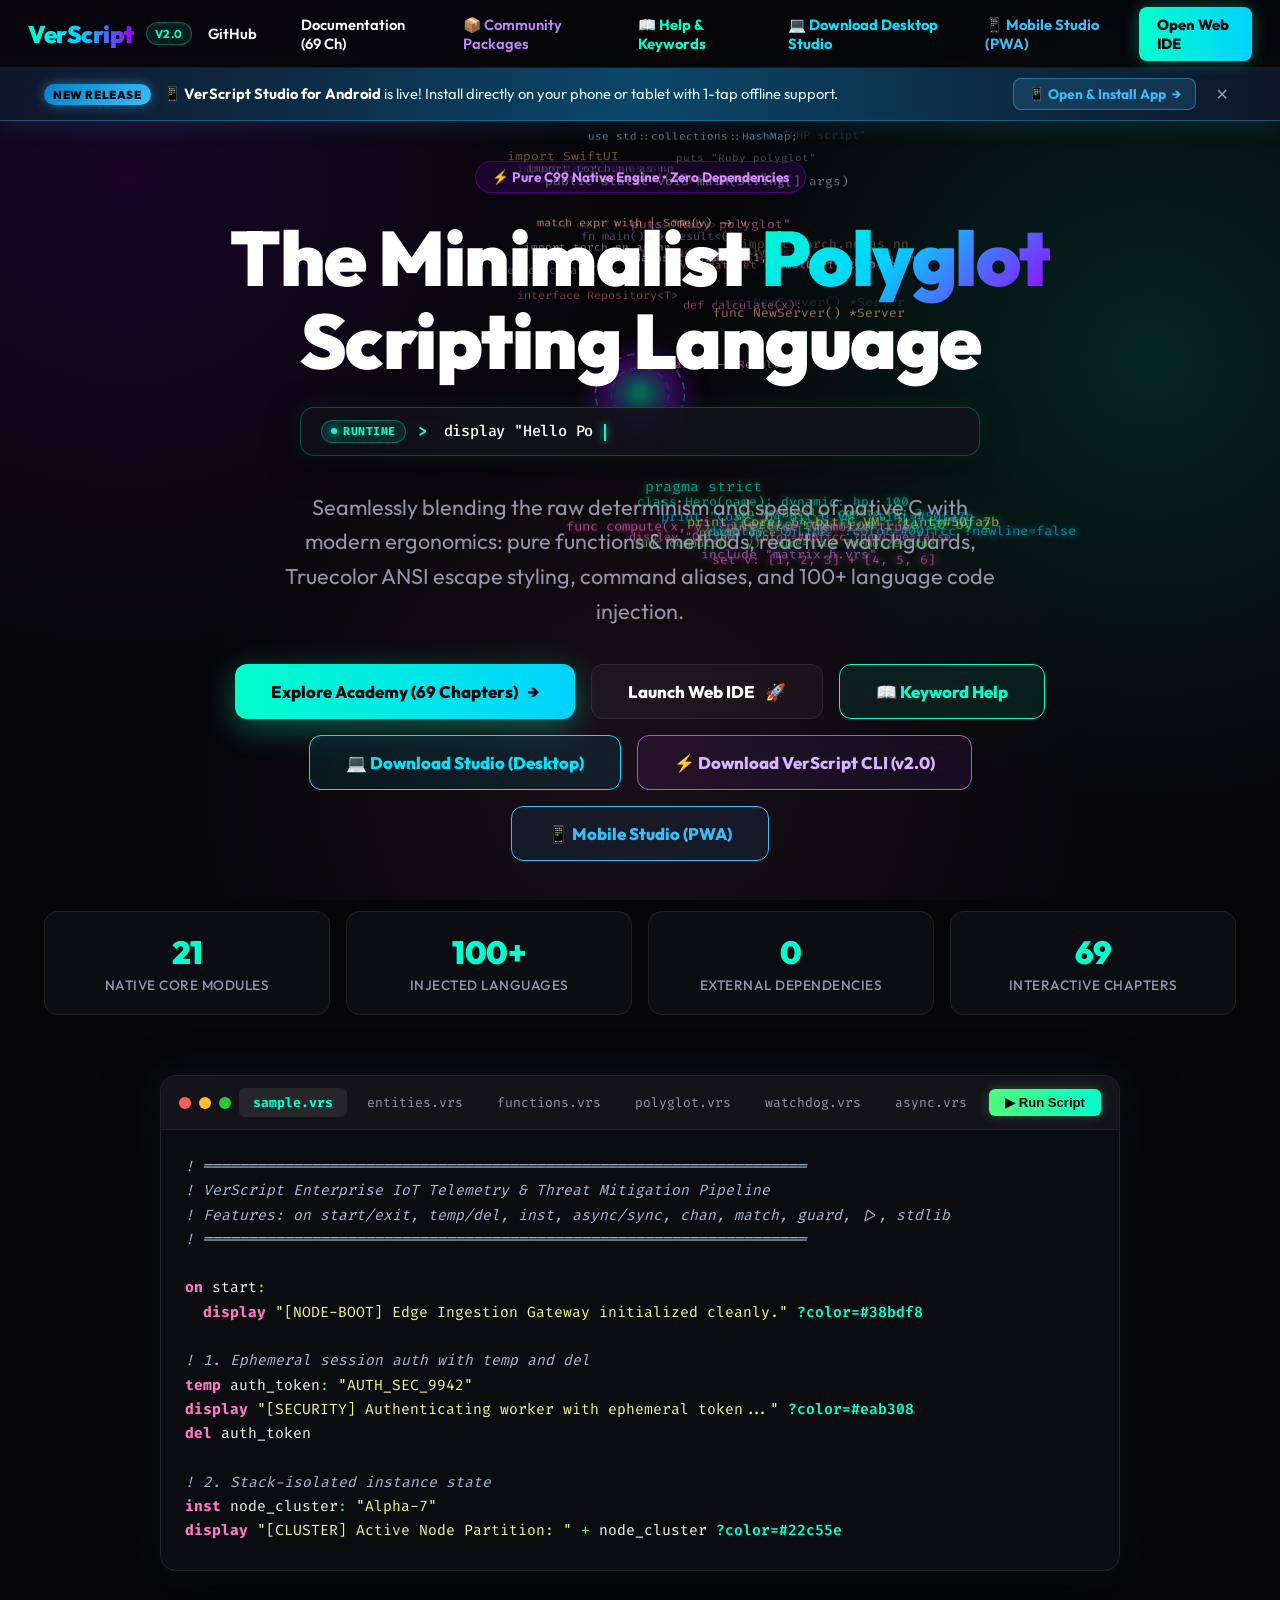
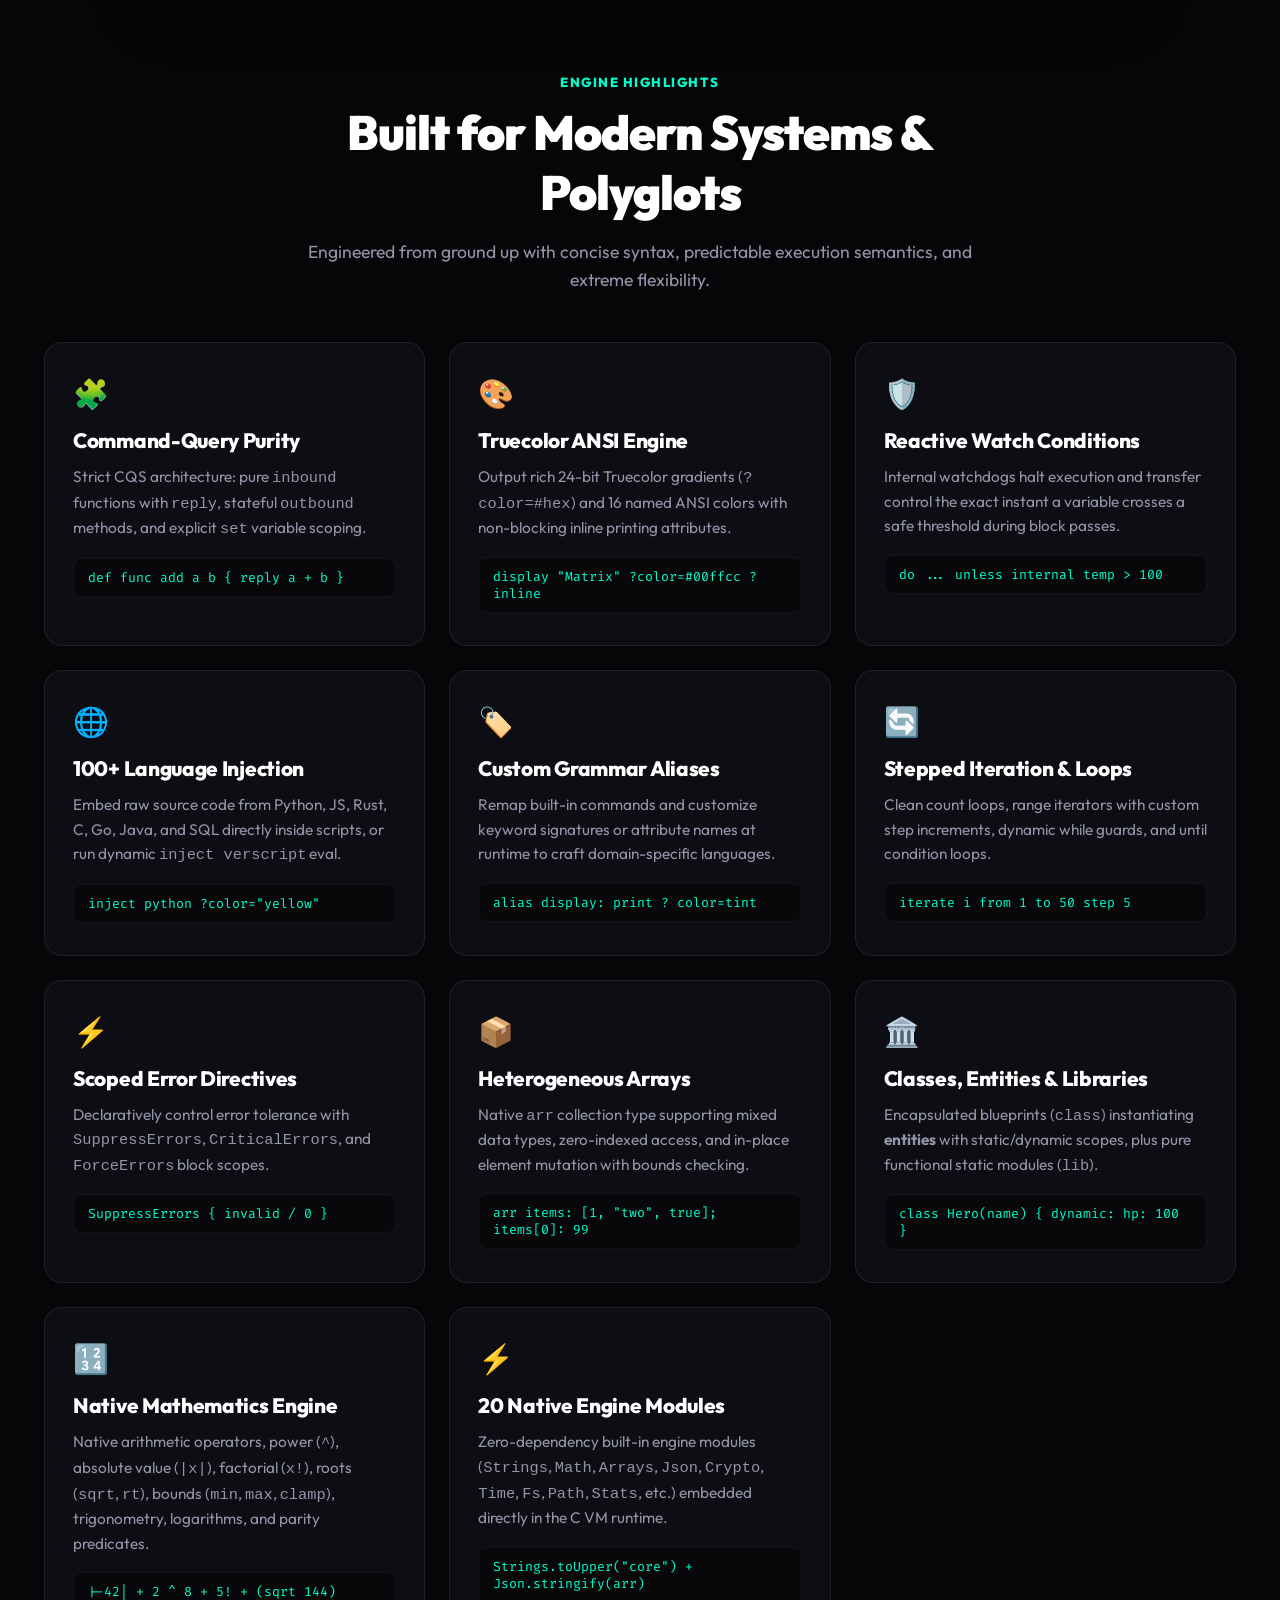
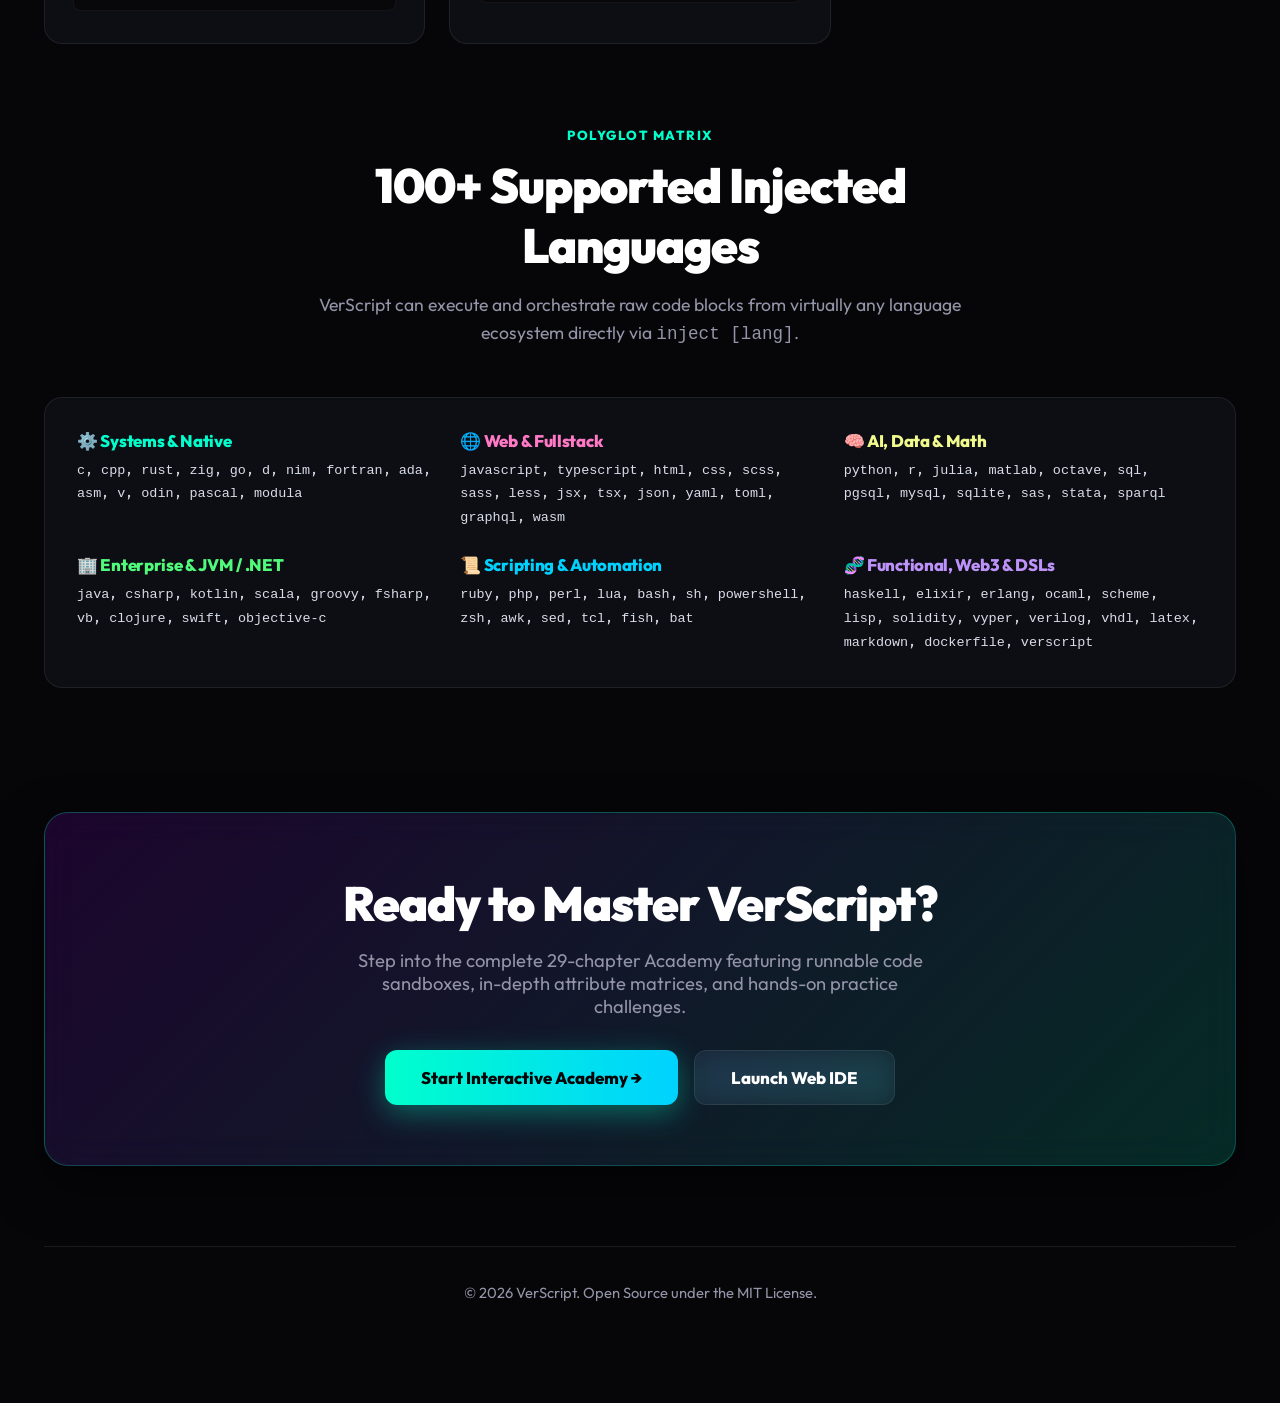
==== commit 8efedbc2: "fix(html): resolve W3C validation error on index.html by adding role="region" Co-authored-by: alexon" ====
--- a/index.html
+++ b/index.html
@@ -1104,7 +1104,6 @@
             <a href="docs/index.html" class="nav-link">Documentation (69 Ch)</a>
             <a href="docs/libs/index.html" class="nav-link" style="color: #c084fc;">📦 Community Packages</a>
             <a href="help/index.html" class="nav-link" style="color: #00FFCC; font-weight: 700;">📖 Help & Keywords</a>
-            <a href="project/index.html" class="nav-link" style="color: #bd00ff; font-weight: 700;">📊 Projects & Roadmap</a>
             <a href="https://github.com/VerScript/verscript-studio-desktop/releases/latest/download/verscript-studio-desktop-v1.3.0.zip" download="verscript-studio-desktop-v1.3.0.zip" class="nav-link" style="color: #00e5ff; font-weight: 700;">💻 Download Desktop Studio</a>
             <a href="mobile/index.html" class="nav-link" style="color: #38bdf8; font-weight: 700;">📱 Mobile Studio (PWA)</a>
             <a href="https://verscript.github.io/IDE/" target="_blank" rel="noopener noreferrer" class="nav-link nav-btn-highlight">Open Web IDE</a>
@@ -1160,13 +1159,6 @@
                     <span class="menu-item-text">Keyword & Topic Help</span>
                 </span>
                 <span class="menu-item-badge" style="background: rgba(0, 255, 204, 0.2); color: #00FFCC; border-color: rgba(0, 255, 204, 0.4);">154 Topics</span>
-            </a>
-            <a href="project/index.html" class="mobile-menu-item" style="border: 1px solid rgba(189, 0, 255, 0.35); background: rgba(189, 0, 255, 0.08); color: #bd00ff;">
-                <span class="menu-item-left">
-                    <span class="menu-item-icon">📊</span>
-                    <span class="menu-item-text">Projects & Roadmap</span>
-                </span>
-                <span class="menu-item-badge" style="background: rgba(189, 0, 255, 0.2); color: #bd00ff; border-color: rgba(189, 0, 255, 0.4);">Live Board</span>
             </a>
             <a href="docs/index.html" class="mobile-menu-item">
                 <span class="menu-item-left">
@@ -1228,7 +1220,7 @@
             </h1>
 
             <!-- Antigravity-Style Dynamic Typing Terminal Box -->
-            <div class="hero-typing-box" aria-label="VerScript interactive capabilities">
+            <div class="hero-typing-box" aria-label="VerScript interactive capabilities" role="region">
                 <div class="typing-pill">
                     <span class="typing-dot"></span>
                     <span>RUNTIME</span>
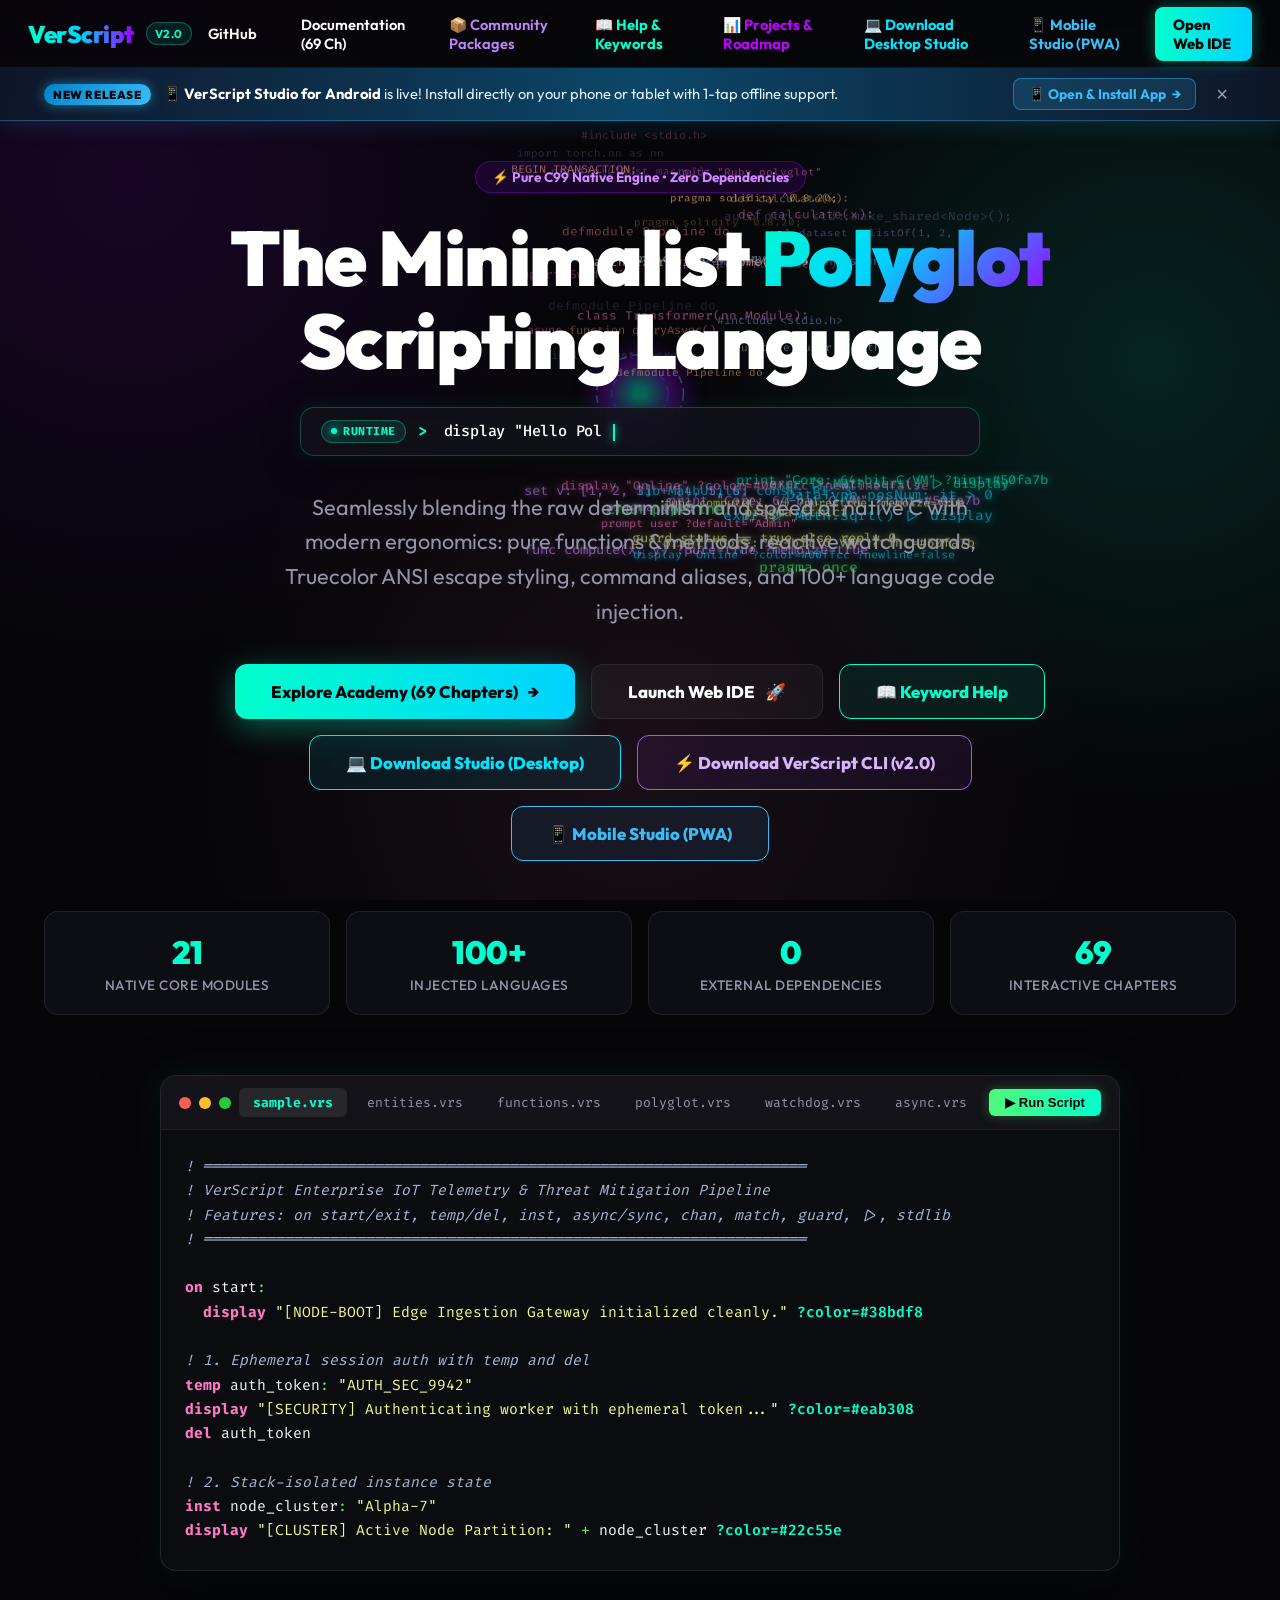
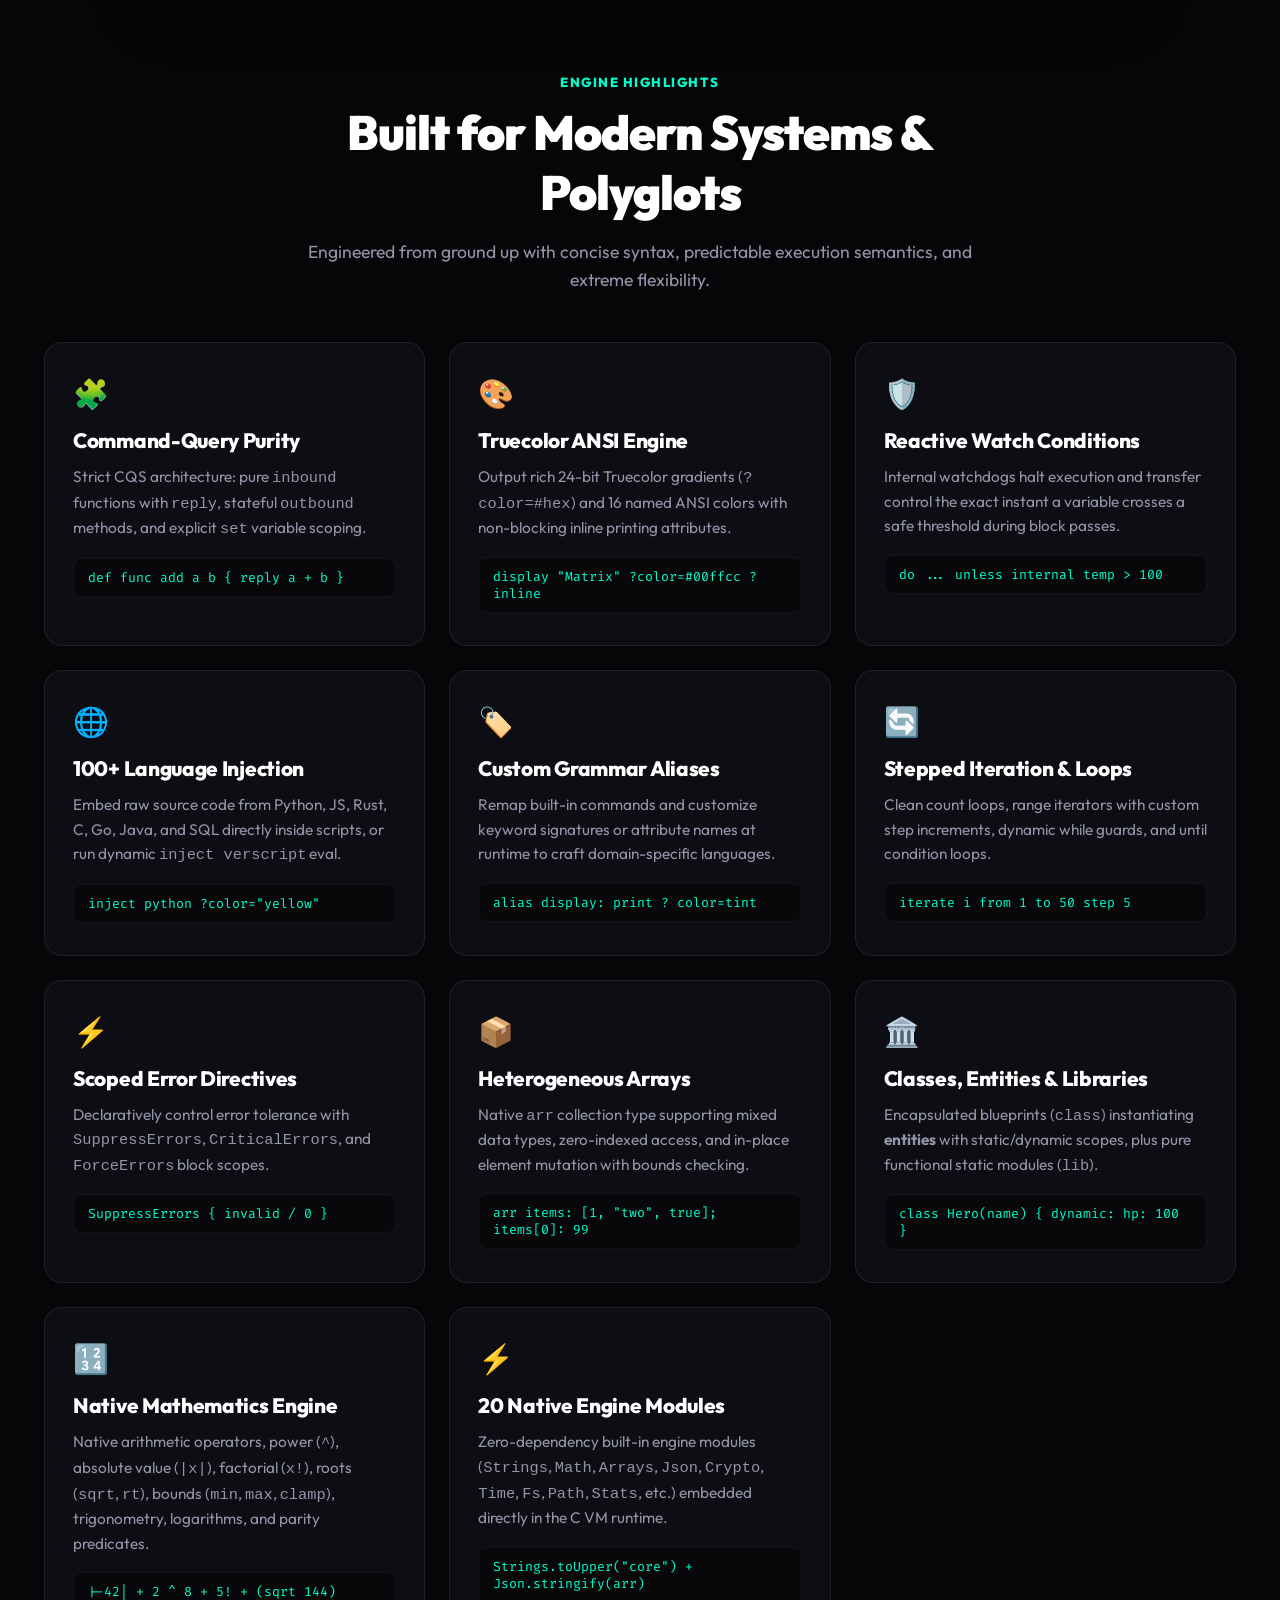
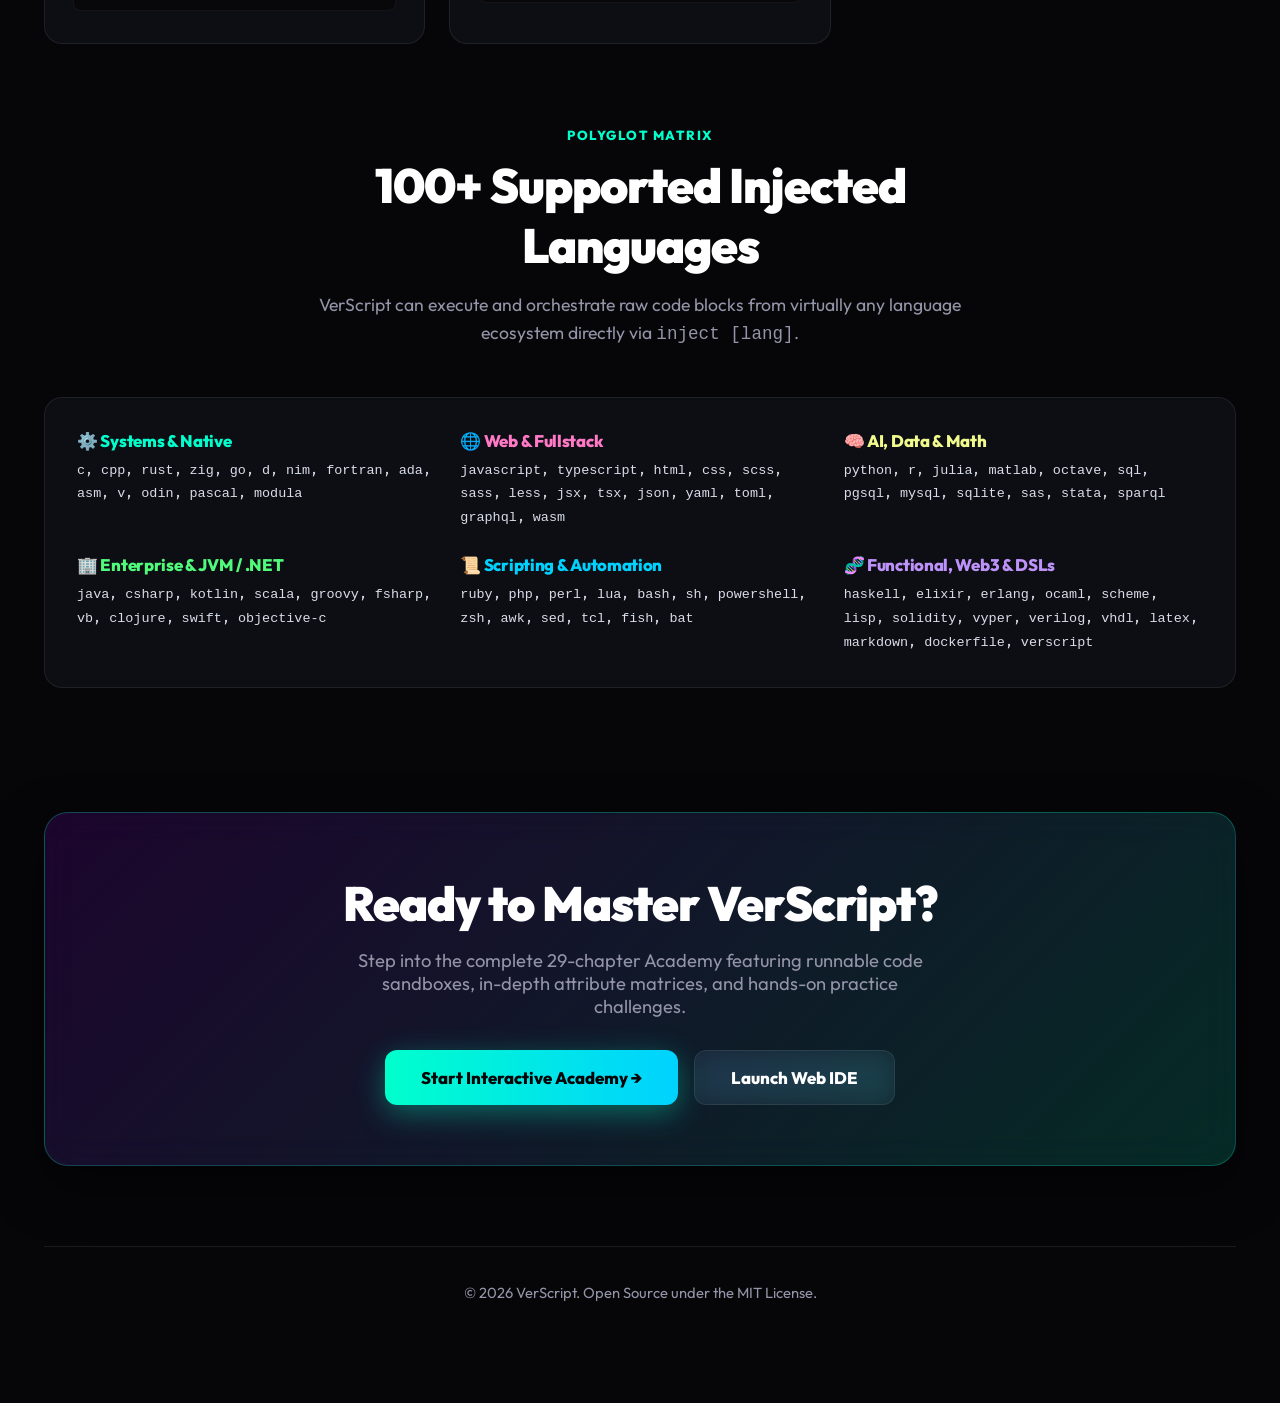
==== commit fae352f7: "fix(html): resolve W3C validation error on index.html by adding role="region" (#133) Co-authored-by:" ====
--- a/index.html
+++ b/index.html
@@ -1104,6 +1104,7 @@
             <a href="docs/index.html" class="nav-link">Documentation (69 Ch)</a>
             <a href="docs/libs/index.html" class="nav-link" style="color: #c084fc;">📦 Community Packages</a>
             <a href="help/index.html" class="nav-link" style="color: #00FFCC; font-weight: 700;">📖 Help & Keywords</a>
+            <a href="project/index.html" class="nav-link" style="color: #bd00ff; font-weight: 700;">📊 Projects & Roadmap</a>
             <a href="https://github.com/VerScript/verscript-studio-desktop/releases/latest/download/verscript-studio-desktop-v1.3.0.zip" download="verscript-studio-desktop-v1.3.0.zip" class="nav-link" style="color: #00e5ff; font-weight: 700;">💻 Download Desktop Studio</a>
             <a href="mobile/index.html" class="nav-link" style="color: #38bdf8; font-weight: 700;">📱 Mobile Studio (PWA)</a>
             <a href="https://verscript.github.io/IDE/" target="_blank" rel="noopener noreferrer" class="nav-link nav-btn-highlight">Open Web IDE</a>
@@ -1159,6 +1160,13 @@
                     <span class="menu-item-text">Keyword & Topic Help</span>
                 </span>
                 <span class="menu-item-badge" style="background: rgba(0, 255, 204, 0.2); color: #00FFCC; border-color: rgba(0, 255, 204, 0.4);">154 Topics</span>
+            </a>
+            <a href="project/index.html" class="mobile-menu-item" style="border: 1px solid rgba(189, 0, 255, 0.35); background: rgba(189, 0, 255, 0.08); color: #bd00ff;">
+                <span class="menu-item-left">
+                    <span class="menu-item-icon">📊</span>
+                    <span class="menu-item-text">Projects & Roadmap</span>
+                </span>
+                <span class="menu-item-badge" style="background: rgba(189, 0, 255, 0.2); color: #bd00ff; border-color: rgba(189, 0, 255, 0.4);">Live Board</span>
             </a>
             <a href="docs/index.html" class="mobile-menu-item">
                 <span class="menu-item-left">
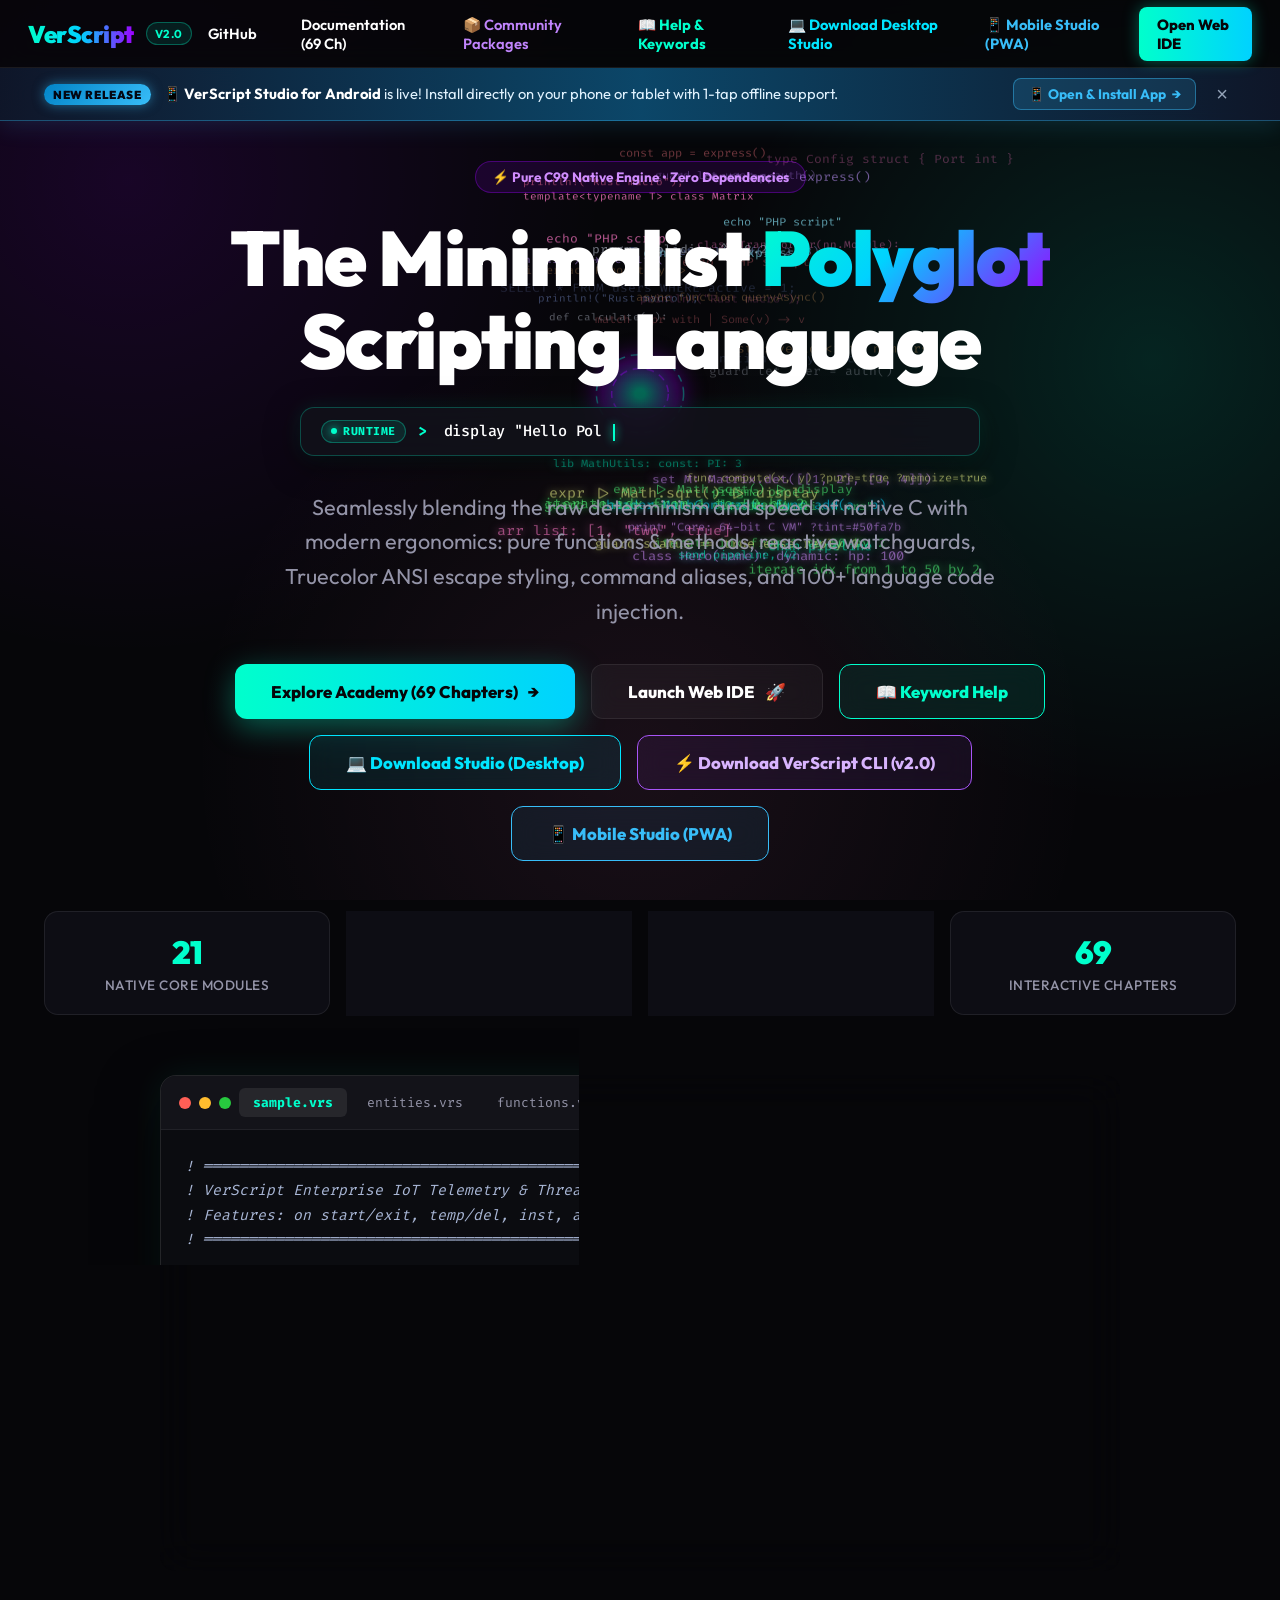
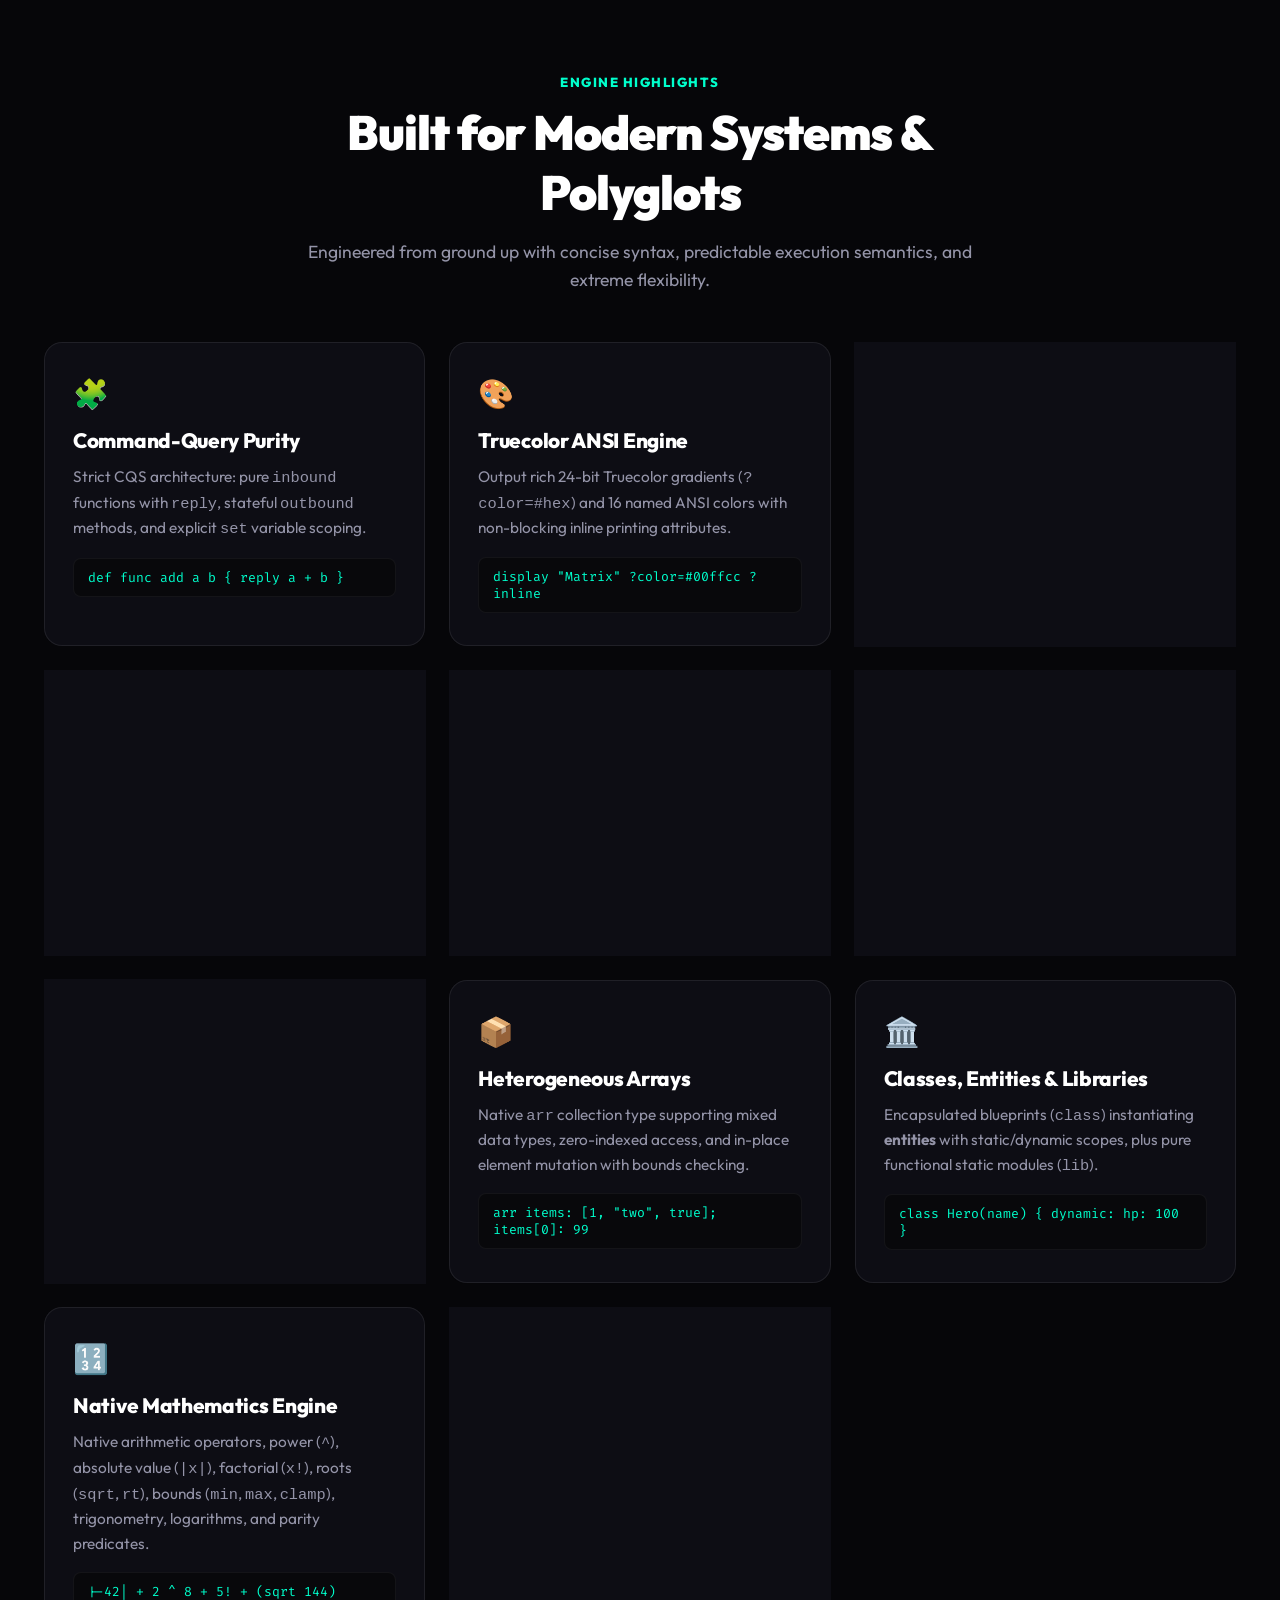
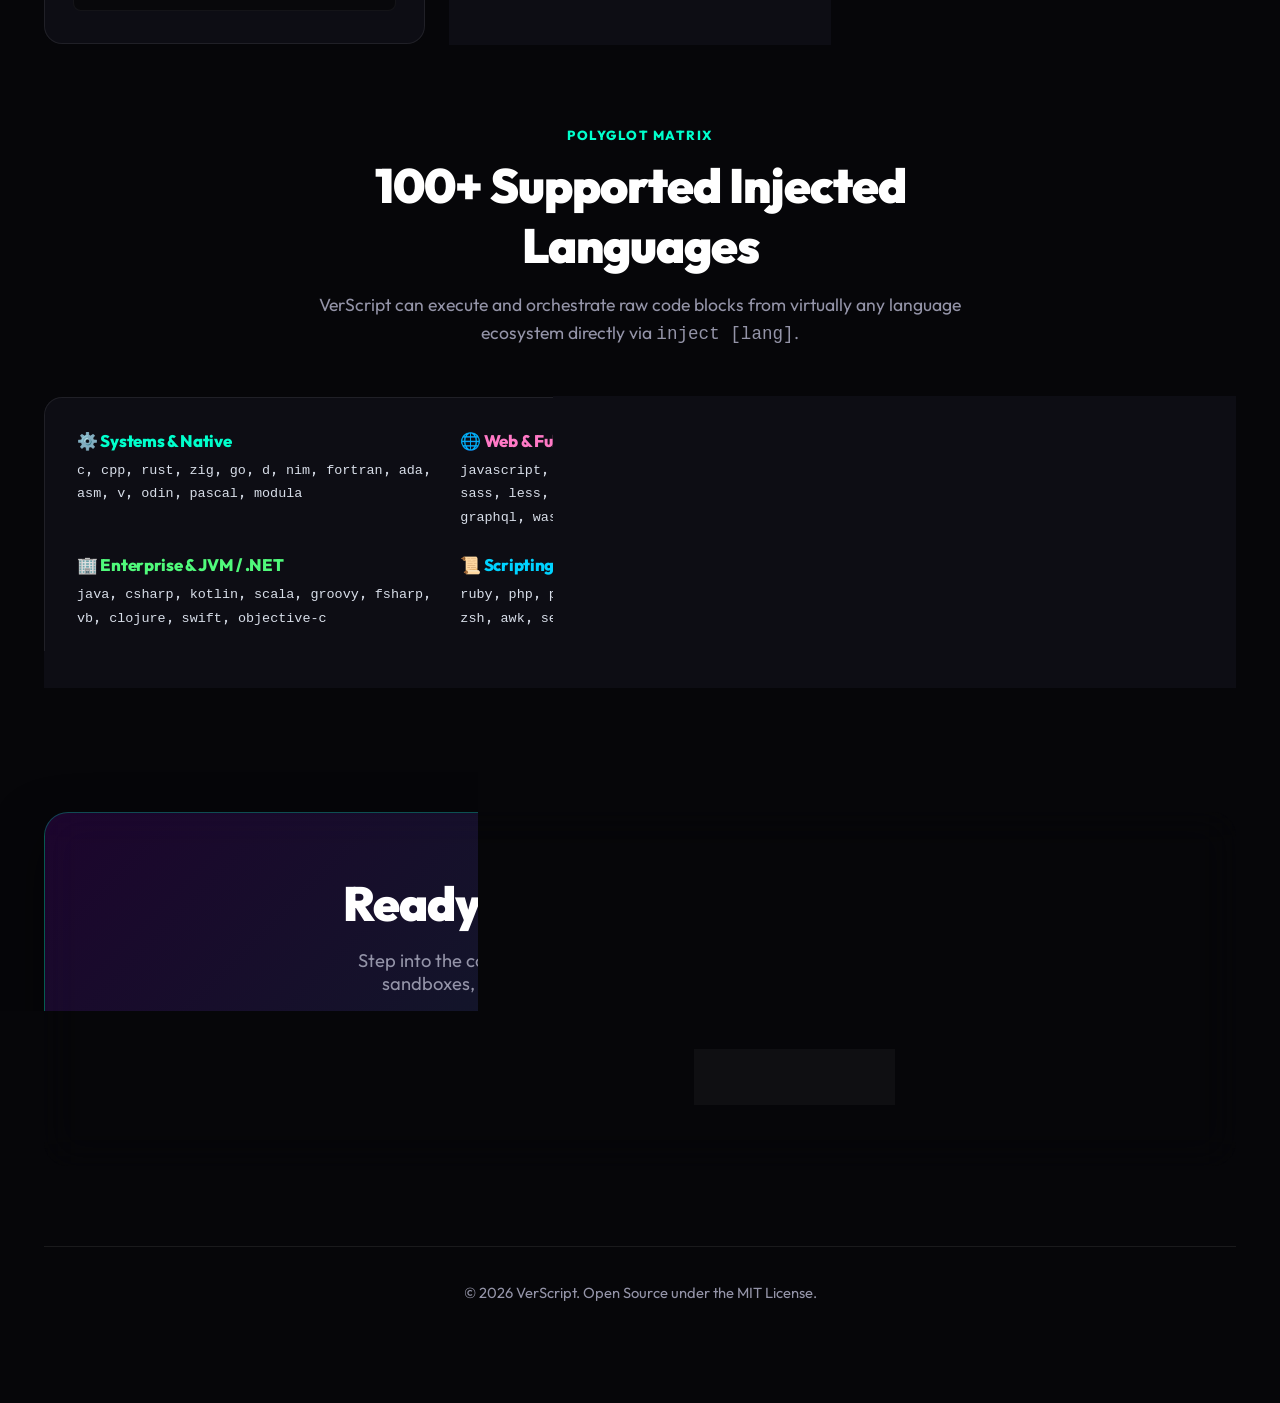
==== commit c4fe64f6: "Fix W3C Nu validation error by adding role to aria-labeled div in index.html Co-authored-by: alexon-" ====
--- a/index.html
+++ b/index.html
@@ -1104,7 +1104,6 @@
             <a href="docs/index.html" class="nav-link">Documentation (69 Ch)</a>
             <a href="docs/libs/index.html" class="nav-link" style="color: #c084fc;">📦 Community Packages</a>
             <a href="help/index.html" class="nav-link" style="color: #00FFCC; font-weight: 700;">📖 Help & Keywords</a>
-            <a href="project/index.html" class="nav-link" style="color: #bd00ff; font-weight: 700;">📊 Projects & Roadmap</a>
             <a href="https://github.com/VerScript/verscript-studio-desktop/releases/latest/download/verscript-studio-desktop-v1.3.0.zip" download="verscript-studio-desktop-v1.3.0.zip" class="nav-link" style="color: #00e5ff; font-weight: 700;">💻 Download Desktop Studio</a>
             <a href="mobile/index.html" class="nav-link" style="color: #38bdf8; font-weight: 700;">📱 Mobile Studio (PWA)</a>
             <a href="https://verscript.github.io/IDE/" target="_blank" rel="noopener noreferrer" class="nav-link nav-btn-highlight">Open Web IDE</a>
@@ -1160,13 +1159,6 @@
                     <span class="menu-item-text">Keyword & Topic Help</span>
                 </span>
                 <span class="menu-item-badge" style="background: rgba(0, 255, 204, 0.2); color: #00FFCC; border-color: rgba(0, 255, 204, 0.4);">154 Topics</span>
-            </a>
-            <a href="project/index.html" class="mobile-menu-item" style="border: 1px solid rgba(189, 0, 255, 0.35); background: rgba(189, 0, 255, 0.08); color: #bd00ff;">
-                <span class="menu-item-left">
-                    <span class="menu-item-icon">📊</span>
-                    <span class="menu-item-text">Projects & Roadmap</span>
-                </span>
-                <span class="menu-item-badge" style="background: rgba(189, 0, 255, 0.2); color: #bd00ff; border-color: rgba(189, 0, 255, 0.4);">Live Board</span>
             </a>
             <a href="docs/index.html" class="mobile-menu-item">
                 <span class="menu-item-left">
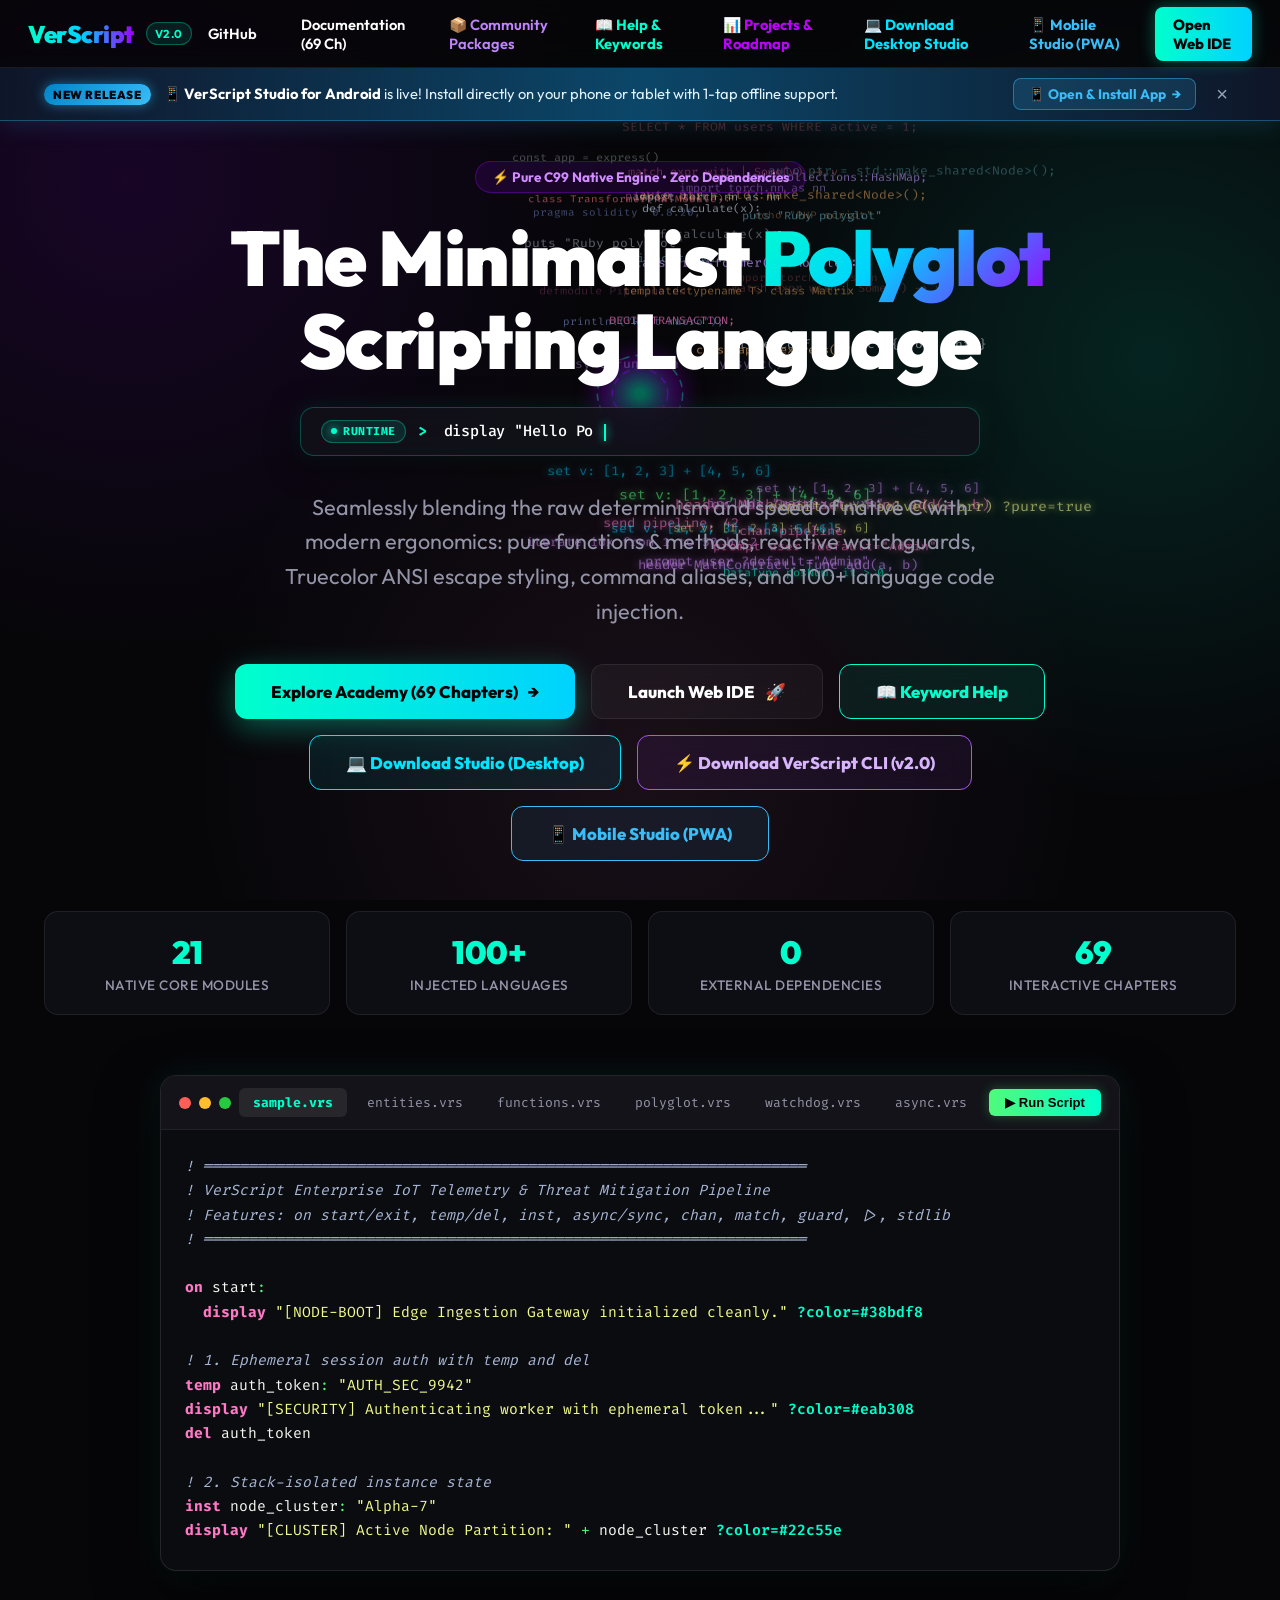
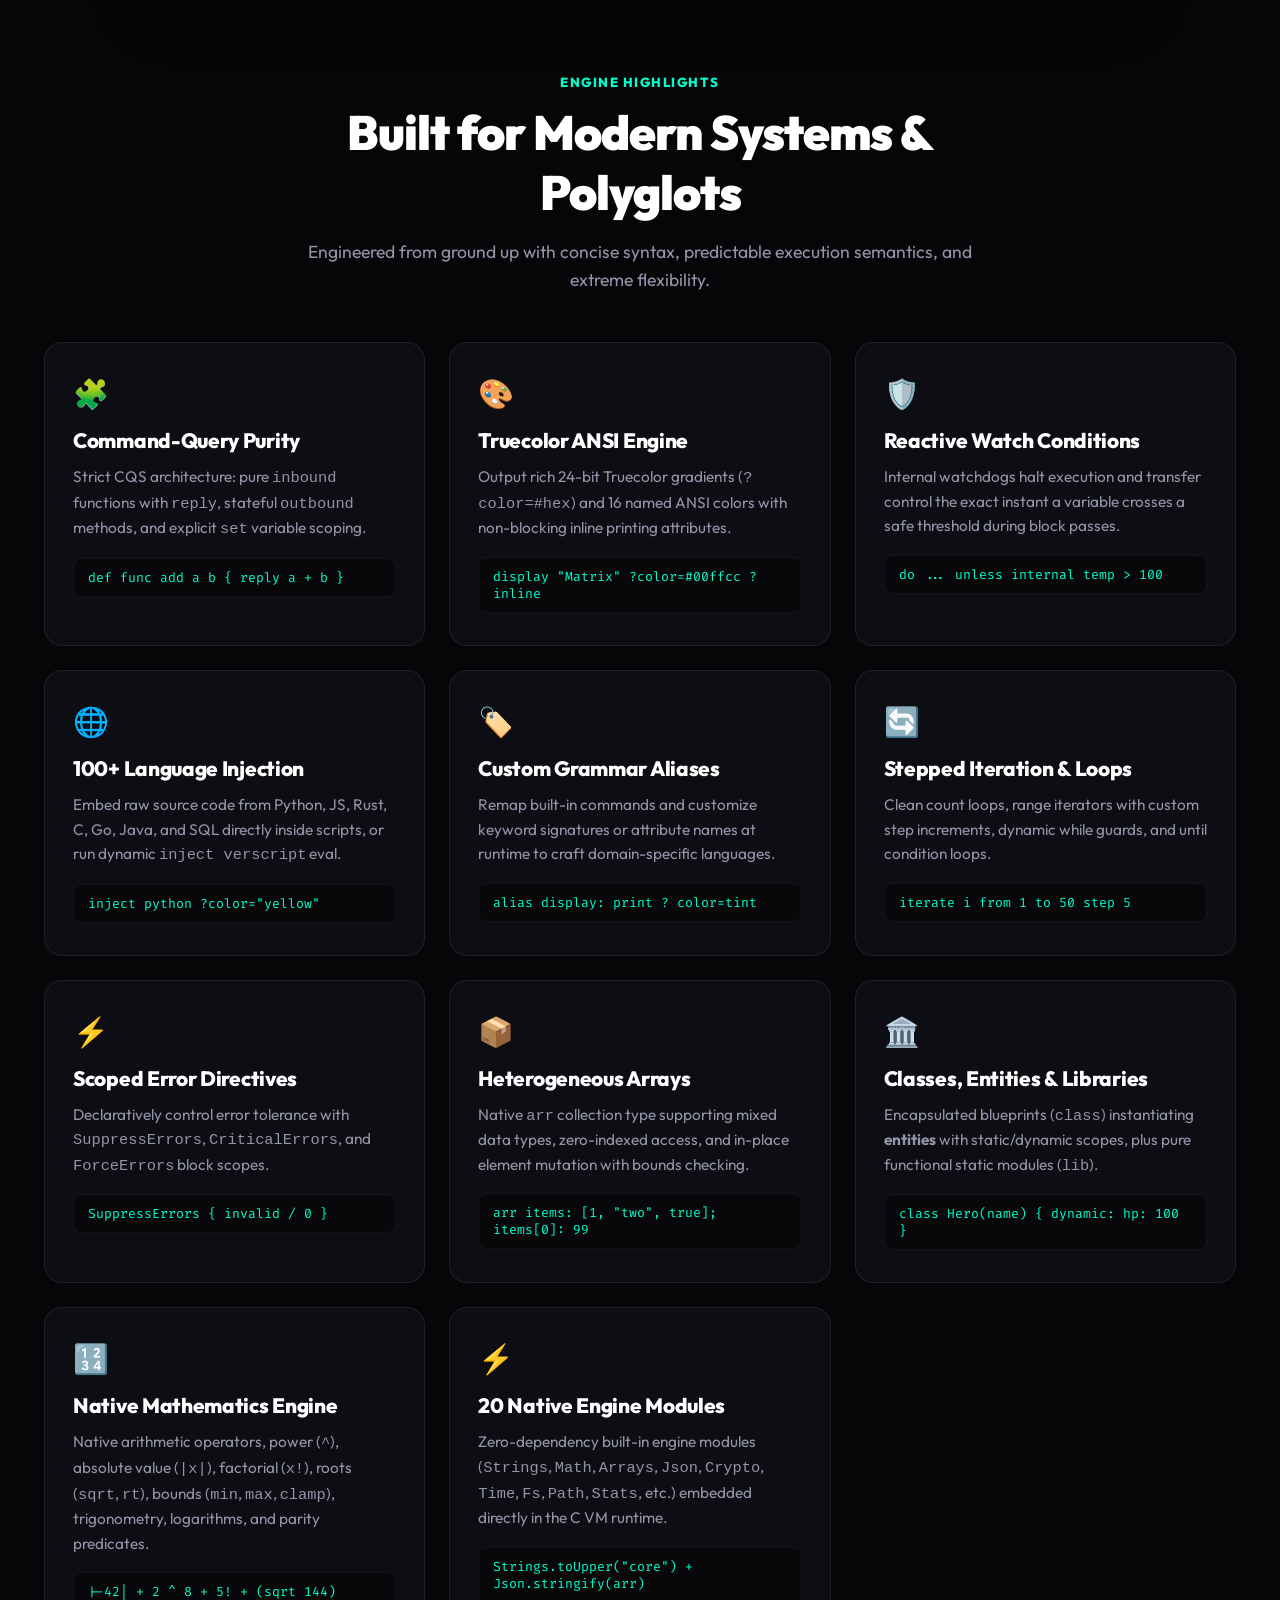
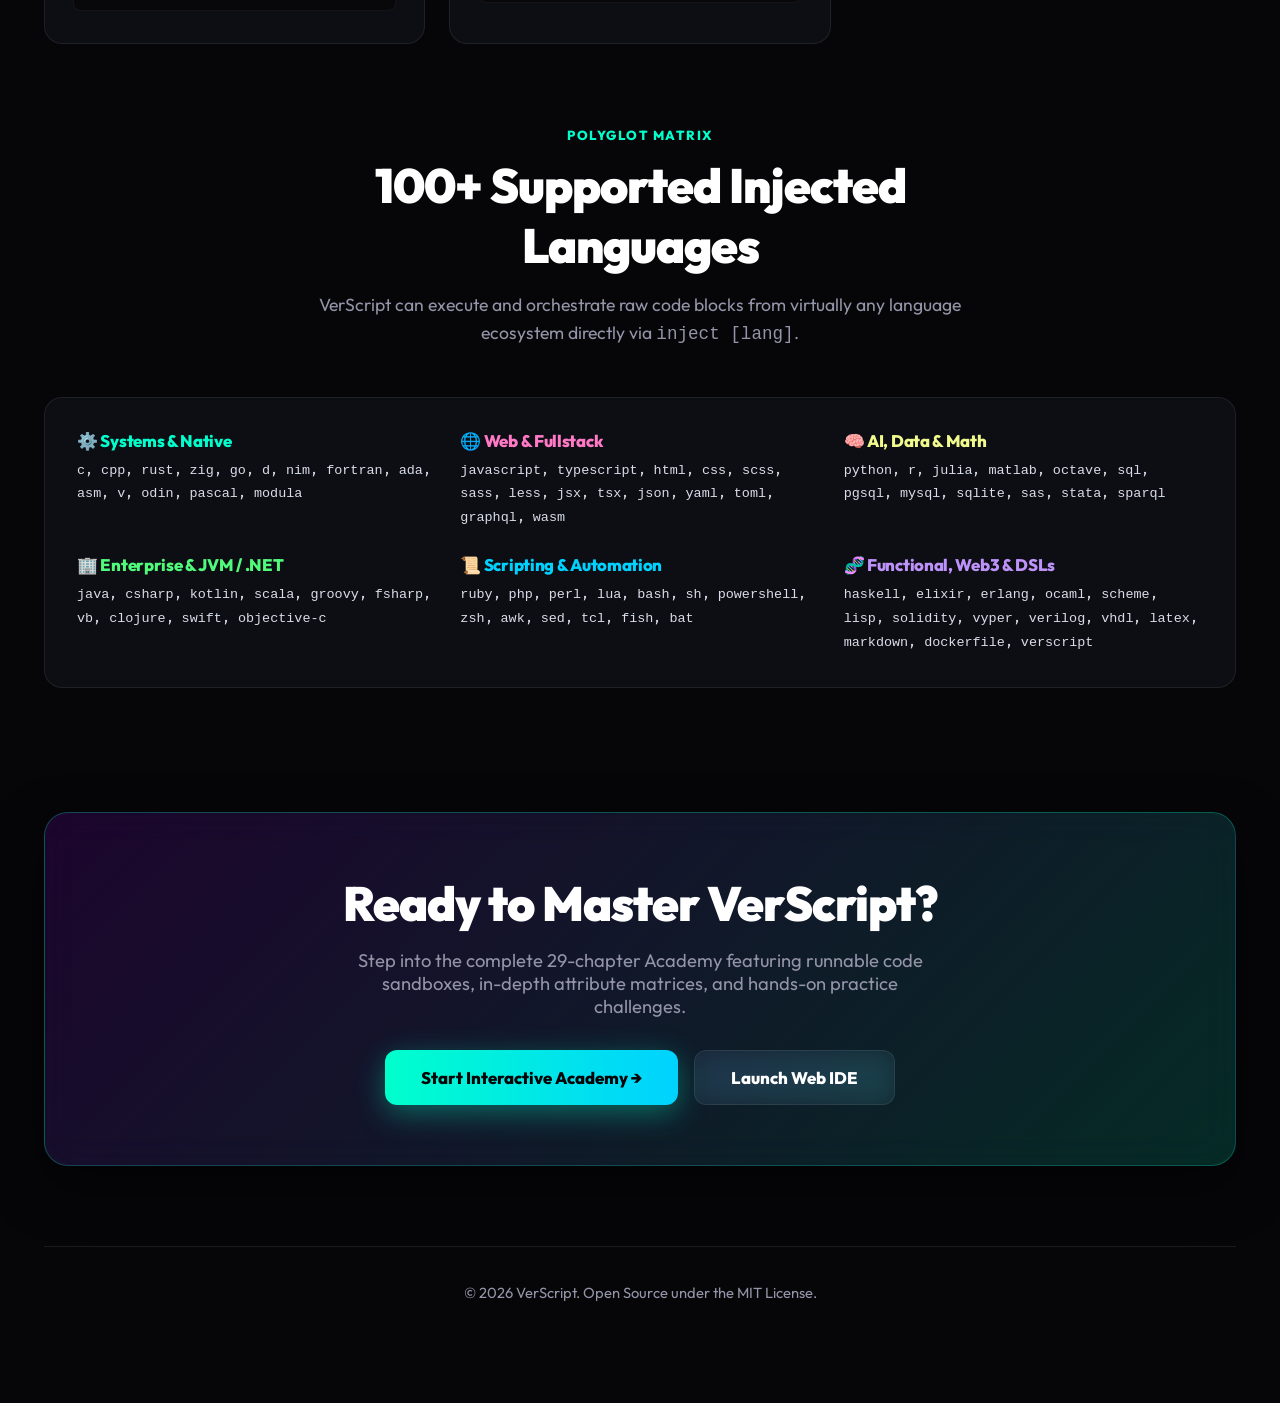
==== commit 8b26ce2d: "Updated deprecated `word-break: break-word;` CSS rule to modern `overflow-wrap: break-word;` across " ====
--- a/index.html
+++ b/index.html
@@ -444,7 +444,7 @@
             font-size: 0.95rem;
             color: #ffffff;
             white-space: normal;
-            word-break: break-word;
+            overflow-wrap: break-word;
             overflow-wrap: anywhere;
             line-height: 1.45;
         }
@@ -972,7 +972,7 @@
             .typing-content {
                 font-size: 0.84rem;
                 white-space: normal;
-                word-break: break-word;
+                overflow-wrap: break-word;
                 overflow-wrap: anywhere;
                 line-height: 1.4;
             }
@@ -1104,6 +1104,7 @@
             <a href="docs/index.html" class="nav-link">Documentation (69 Ch)</a>
             <a href="docs/libs/index.html" class="nav-link" style="color: #c084fc;">📦 Community Packages</a>
             <a href="help/index.html" class="nav-link" style="color: #00FFCC; font-weight: 700;">📖 Help & Keywords</a>
+            <a href="project/index.html" class="nav-link" style="color: #bd00ff; font-weight: 700;">📊 Projects & Roadmap</a>
             <a href="https://github.com/VerScript/verscript-studio-desktop/releases/latest/download/verscript-studio-desktop-v1.3.0.zip" download="verscript-studio-desktop-v1.3.0.zip" class="nav-link" style="color: #00e5ff; font-weight: 700;">💻 Download Desktop Studio</a>
             <a href="mobile/index.html" class="nav-link" style="color: #38bdf8; font-weight: 700;">📱 Mobile Studio (PWA)</a>
             <a href="https://verscript.github.io/IDE/" target="_blank" rel="noopener noreferrer" class="nav-link nav-btn-highlight">Open Web IDE</a>
@@ -1159,6 +1160,13 @@
                     <span class="menu-item-text">Keyword & Topic Help</span>
                 </span>
                 <span class="menu-item-badge" style="background: rgba(0, 255, 204, 0.2); color: #00FFCC; border-color: rgba(0, 255, 204, 0.4);">154 Topics</span>
+            </a>
+            <a href="project/index.html" class="mobile-menu-item" style="border: 1px solid rgba(189, 0, 255, 0.35); background: rgba(189, 0, 255, 0.08); color: #bd00ff;">
+                <span class="menu-item-left">
+                    <span class="menu-item-icon">📊</span>
+                    <span class="menu-item-text">Projects & Roadmap</span>
+                </span>
+                <span class="menu-item-badge" style="background: rgba(189, 0, 255, 0.2); color: #bd00ff; border-color: rgba(189, 0, 255, 0.4);">Live Board</span>
             </a>
             <a href="docs/index.html" class="mobile-menu-item">
                 <span class="menu-item-left">
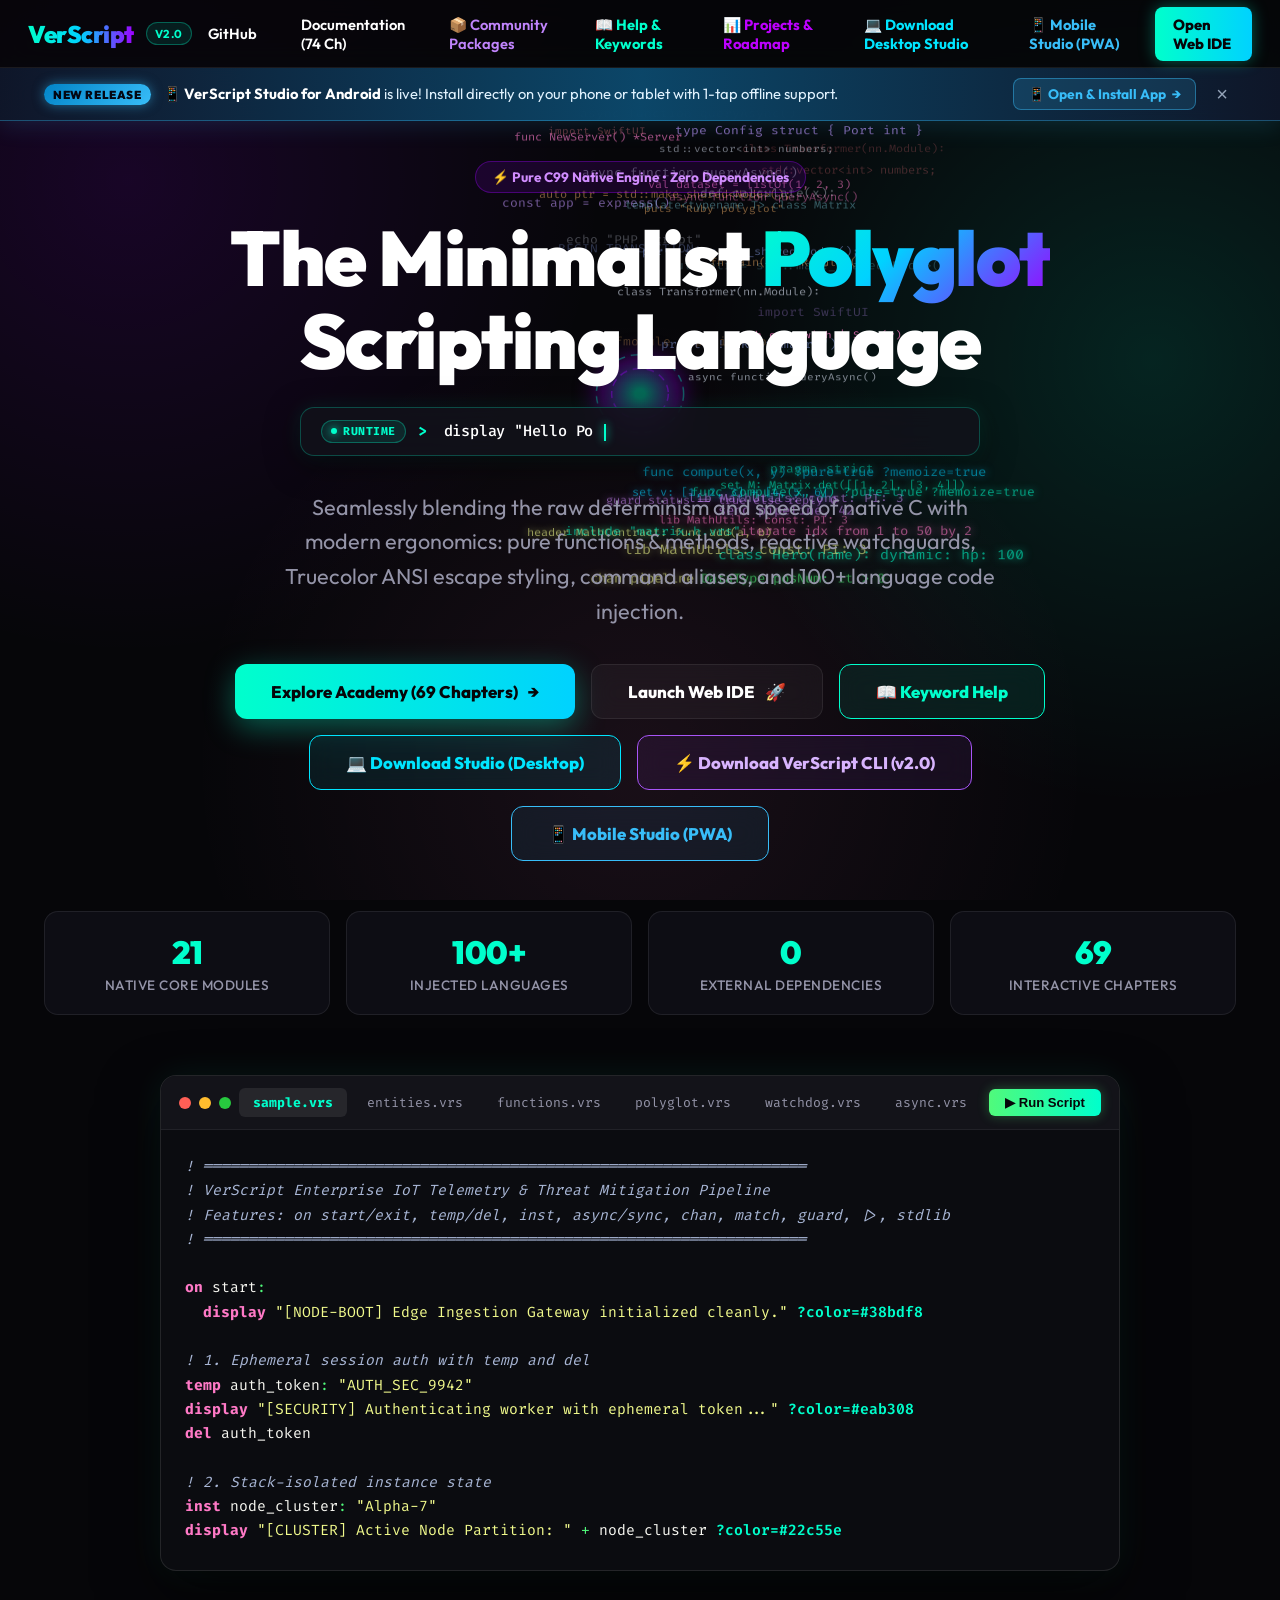
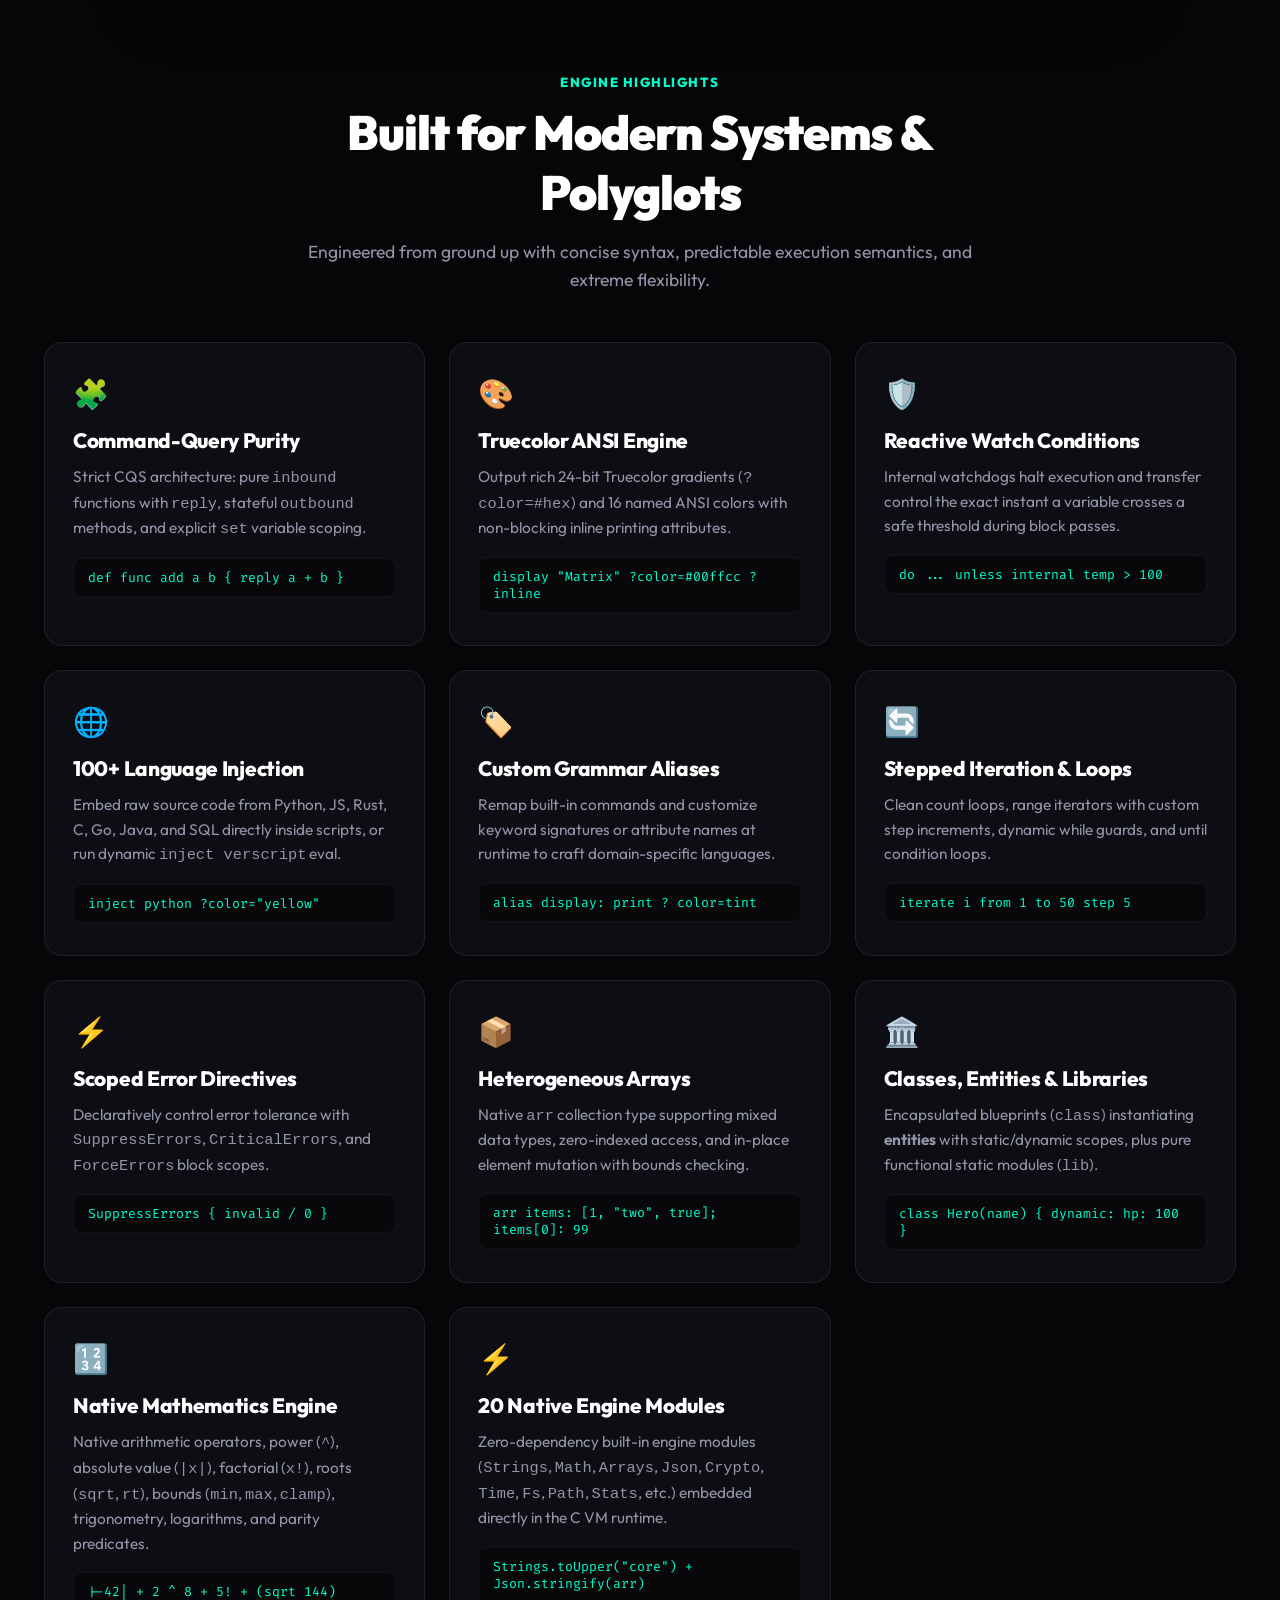
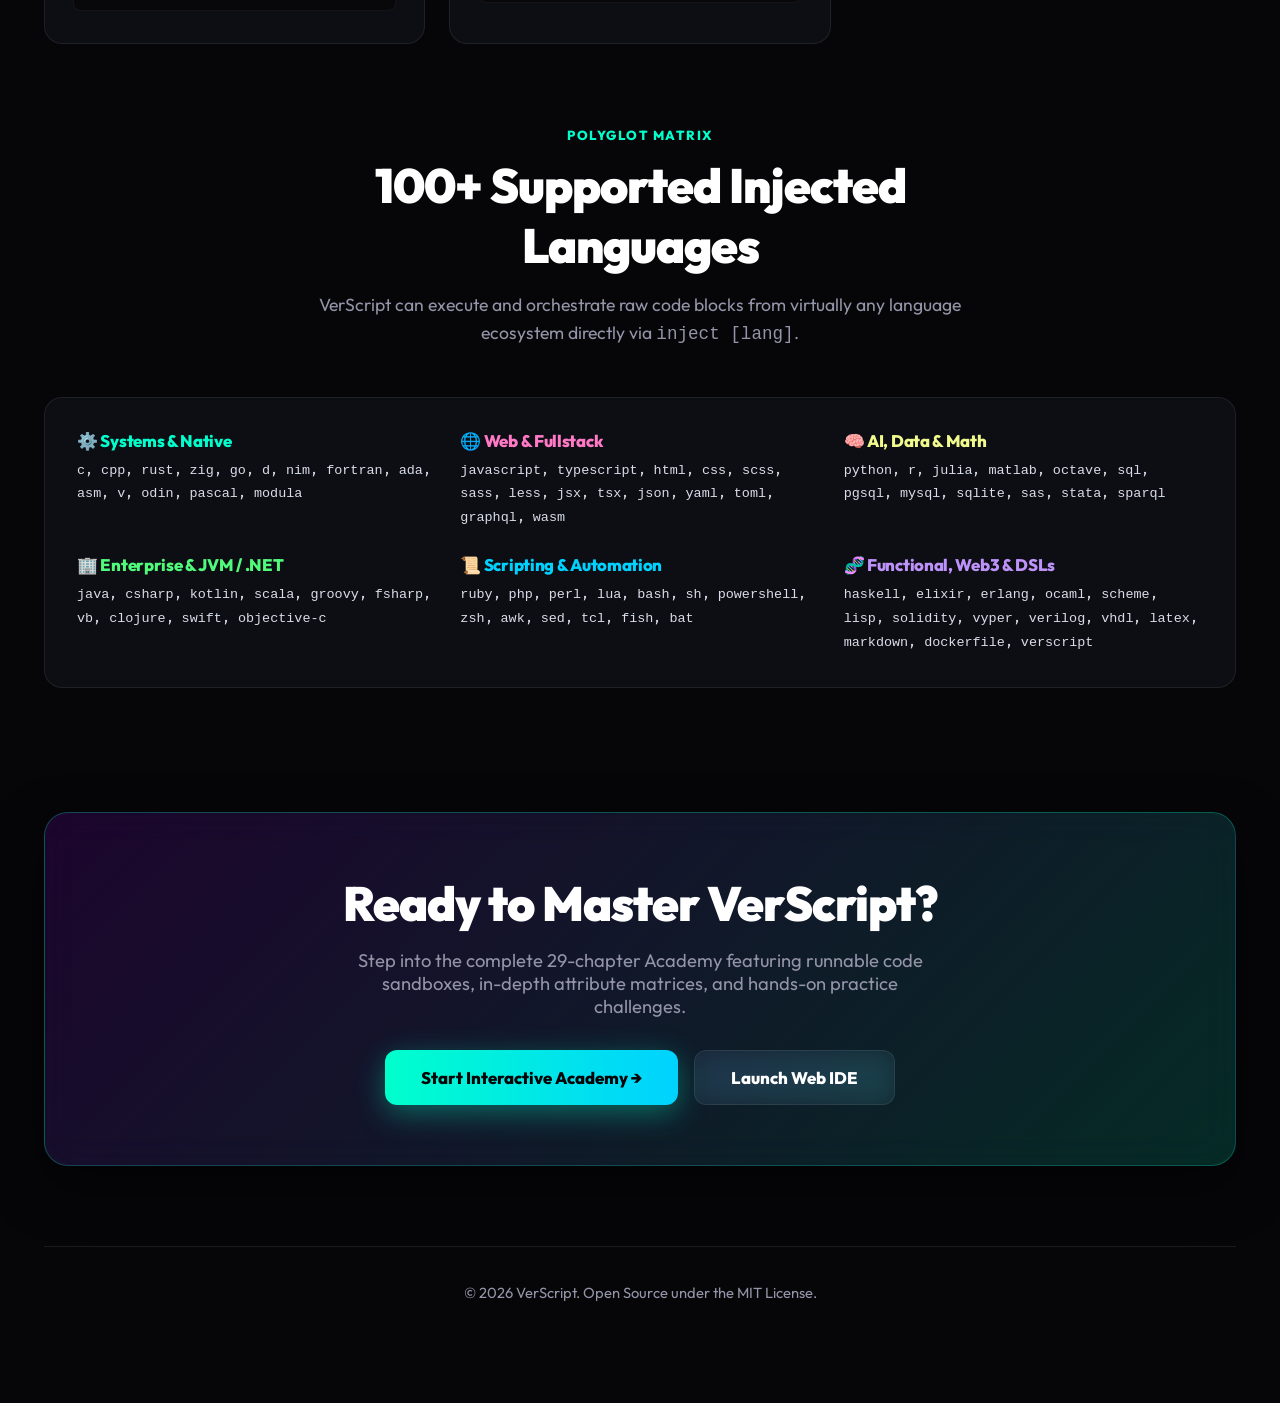
==== commit d5758deb: "docs: add Chapters 70-74 to Academy, update Help to 247 topics, and sync Project board" ====
--- a/index.html
+++ b/index.html
@@ -1101,7 +1101,7 @@
         </a>
         <div class="nav-links">
             <a href="https://github.com/VerScript/VerScript" target="_blank" rel="noopener noreferrer" class="nav-link">GitHub</a>
-            <a href="docs/index.html" class="nav-link">Documentation (69 Ch)</a>
+            <a href="docs/index.html" class="nav-link">Documentation (74 Ch)</a>
             <a href="docs/libs/index.html" class="nav-link" style="color: #c084fc;">📦 Community Packages</a>
             <a href="help/index.html" class="nav-link" style="color: #00FFCC; font-weight: 700;">📖 Help & Keywords</a>
             <a href="project/index.html" class="nav-link" style="color: #bd00ff; font-weight: 700;">📊 Projects & Roadmap</a>
@@ -1159,7 +1159,7 @@
                     <span class="menu-item-icon">📖</span>
                     <span class="menu-item-text">Keyword & Topic Help</span>
                 </span>
-                <span class="menu-item-badge" style="background: rgba(0, 255, 204, 0.2); color: #00FFCC; border-color: rgba(0, 255, 204, 0.4);">154 Topics</span>
+                <span class="menu-item-badge" style="background: rgba(0, 255, 204, 0.2); color: #00FFCC; border-color: rgba(0, 255, 204, 0.4);">247 Topics</span>
             </a>
             <a href="project/index.html" class="mobile-menu-item" style="border: 1px solid rgba(189, 0, 255, 0.35); background: rgba(189, 0, 255, 0.08); color: #bd00ff;">
                 <span class="menu-item-left">
@@ -1173,7 +1173,7 @@
                     <span class="menu-item-icon">📚</span>
                     <span class="menu-item-text">Documentation Academy</span>
                 </span>
-                <span class="menu-item-badge">69 Ch</span>
+                <span class="menu-item-badge">74 Ch</span>
             </a>
             <a href="docs/libs/index.html" class="mobile-menu-item">
                 <span class="menu-item-left">
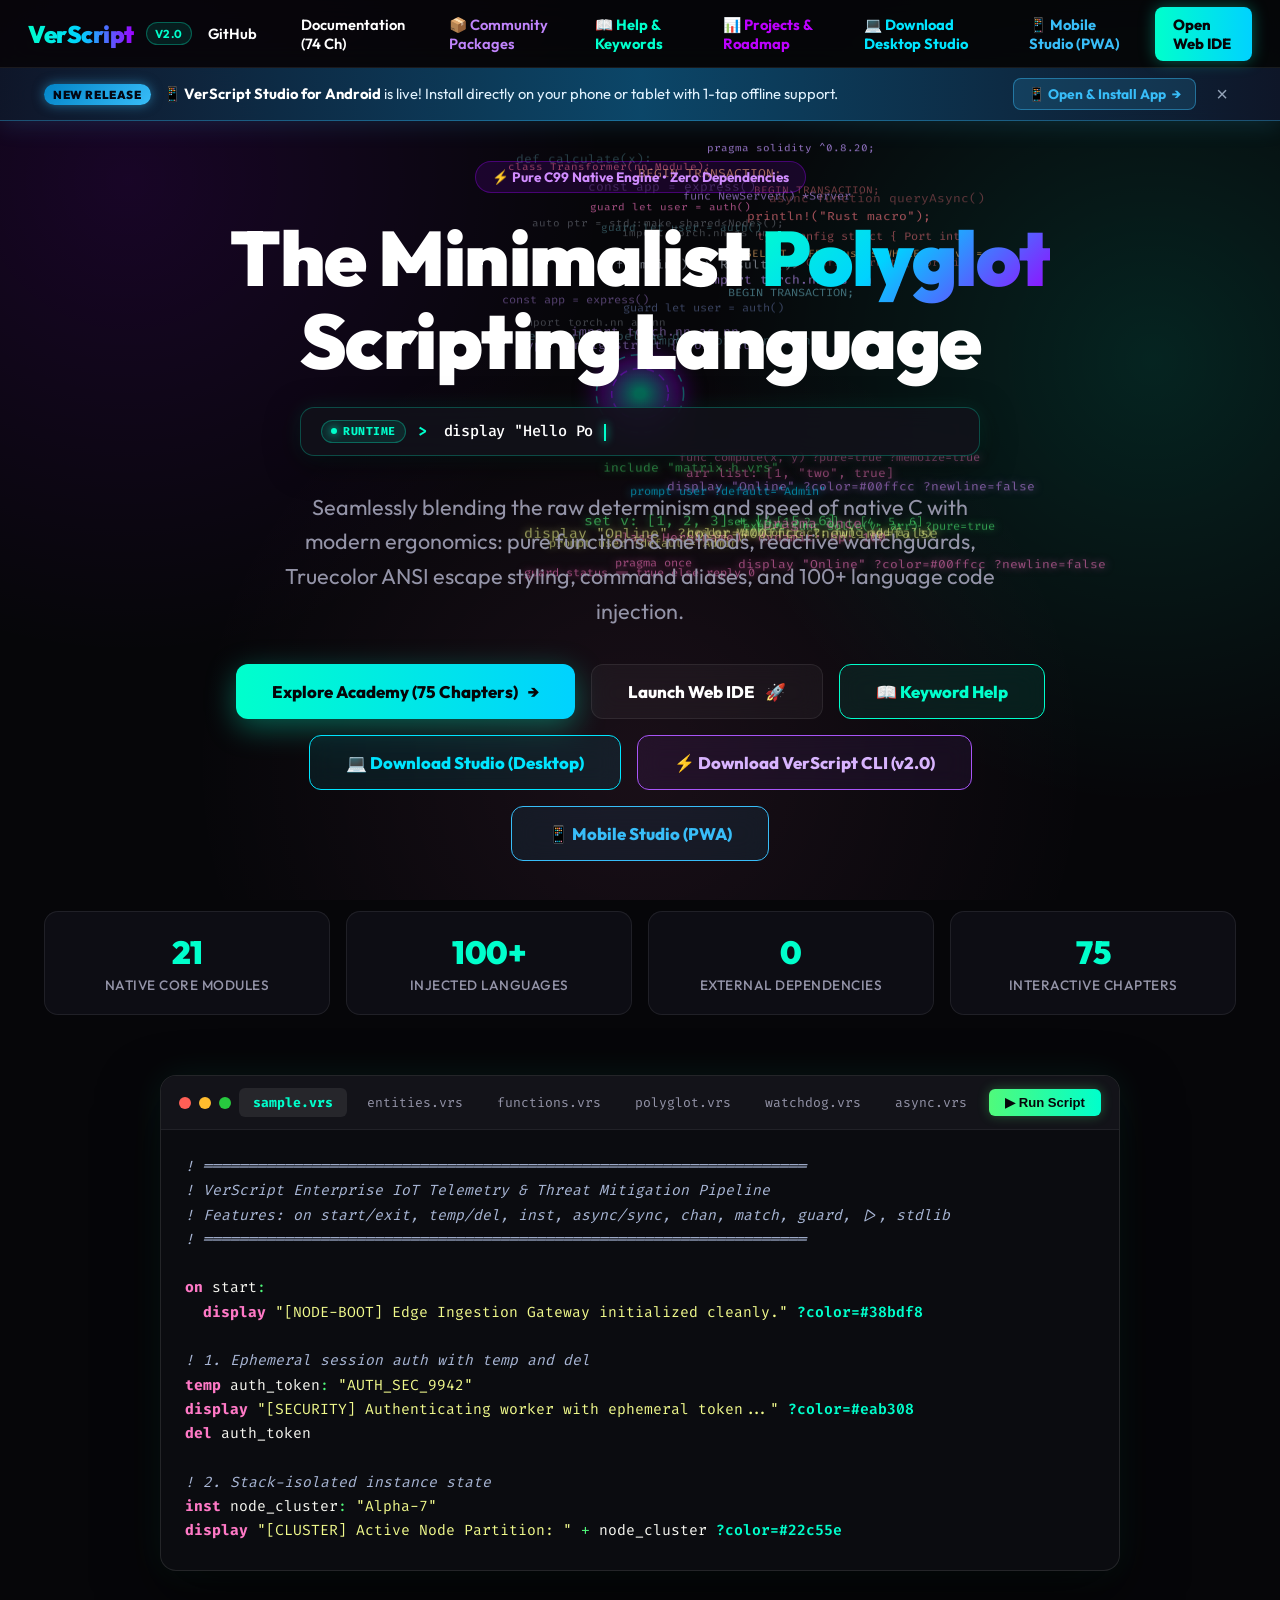
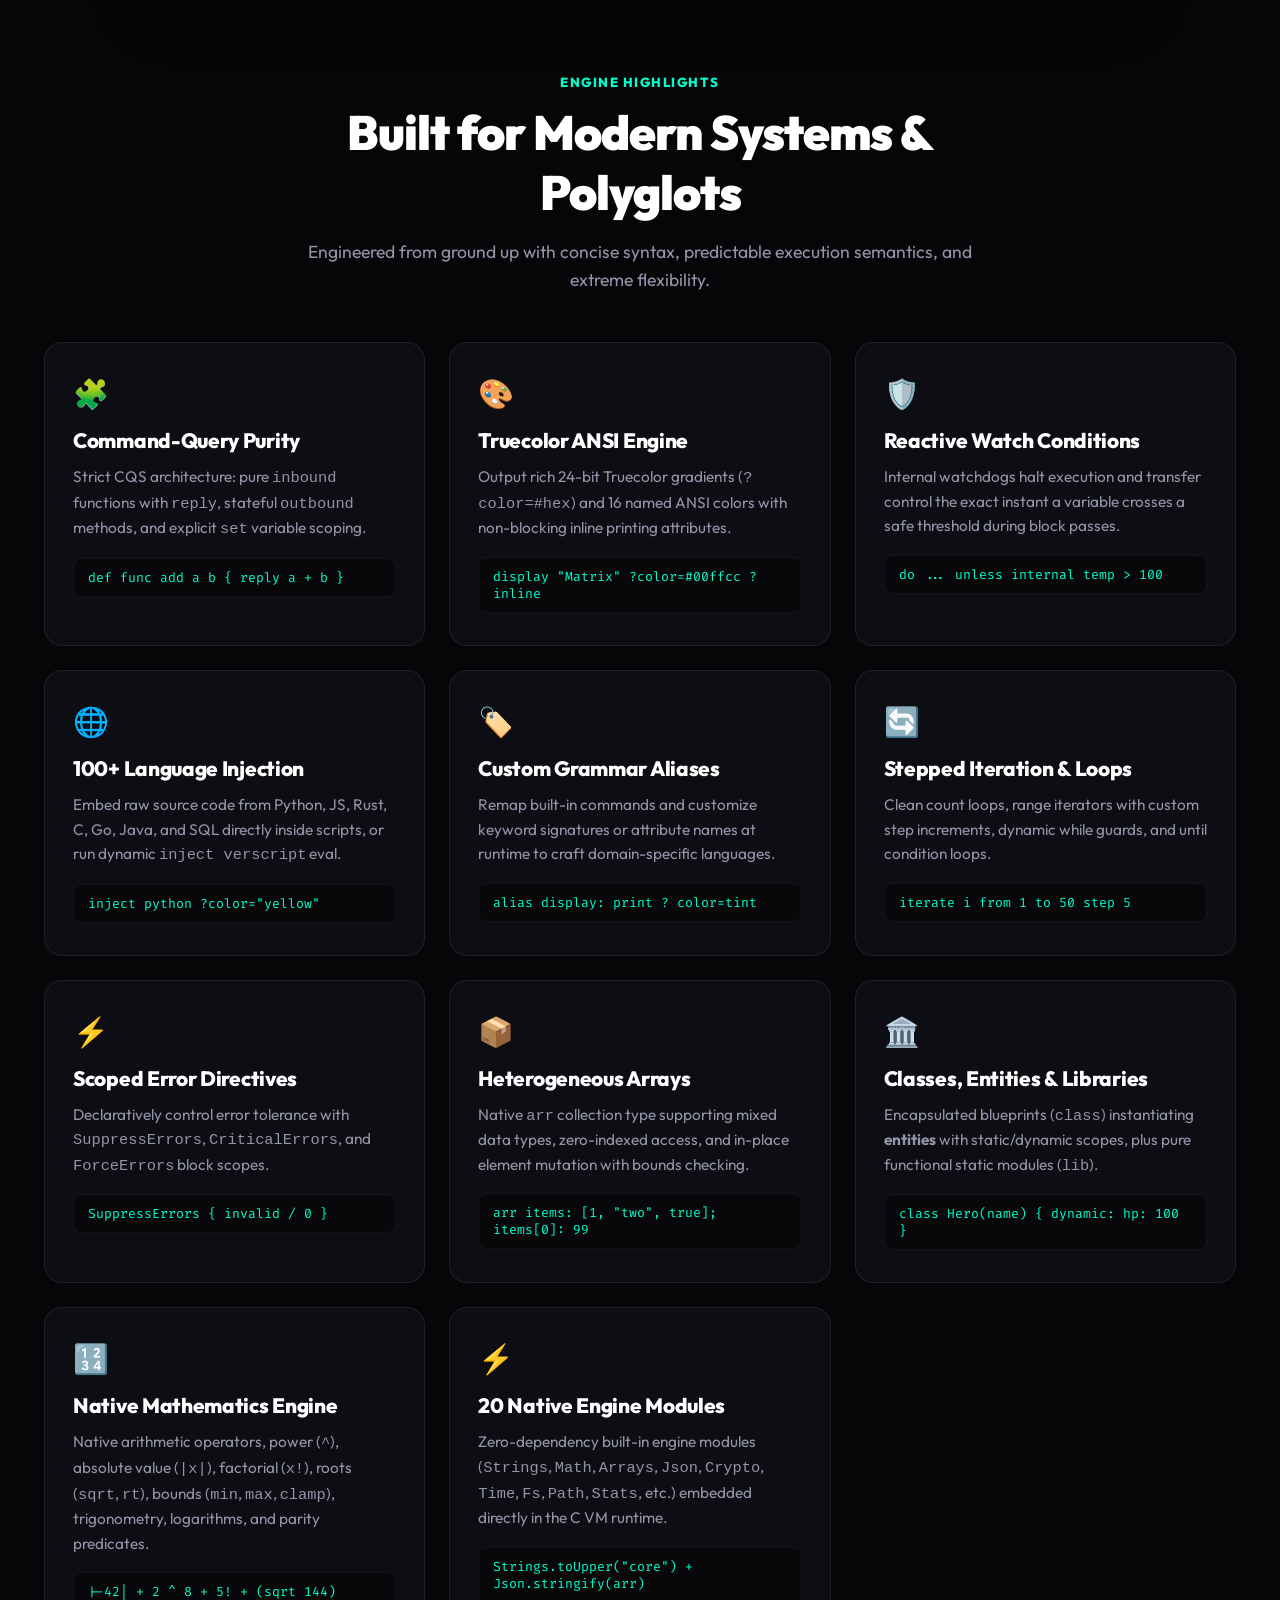
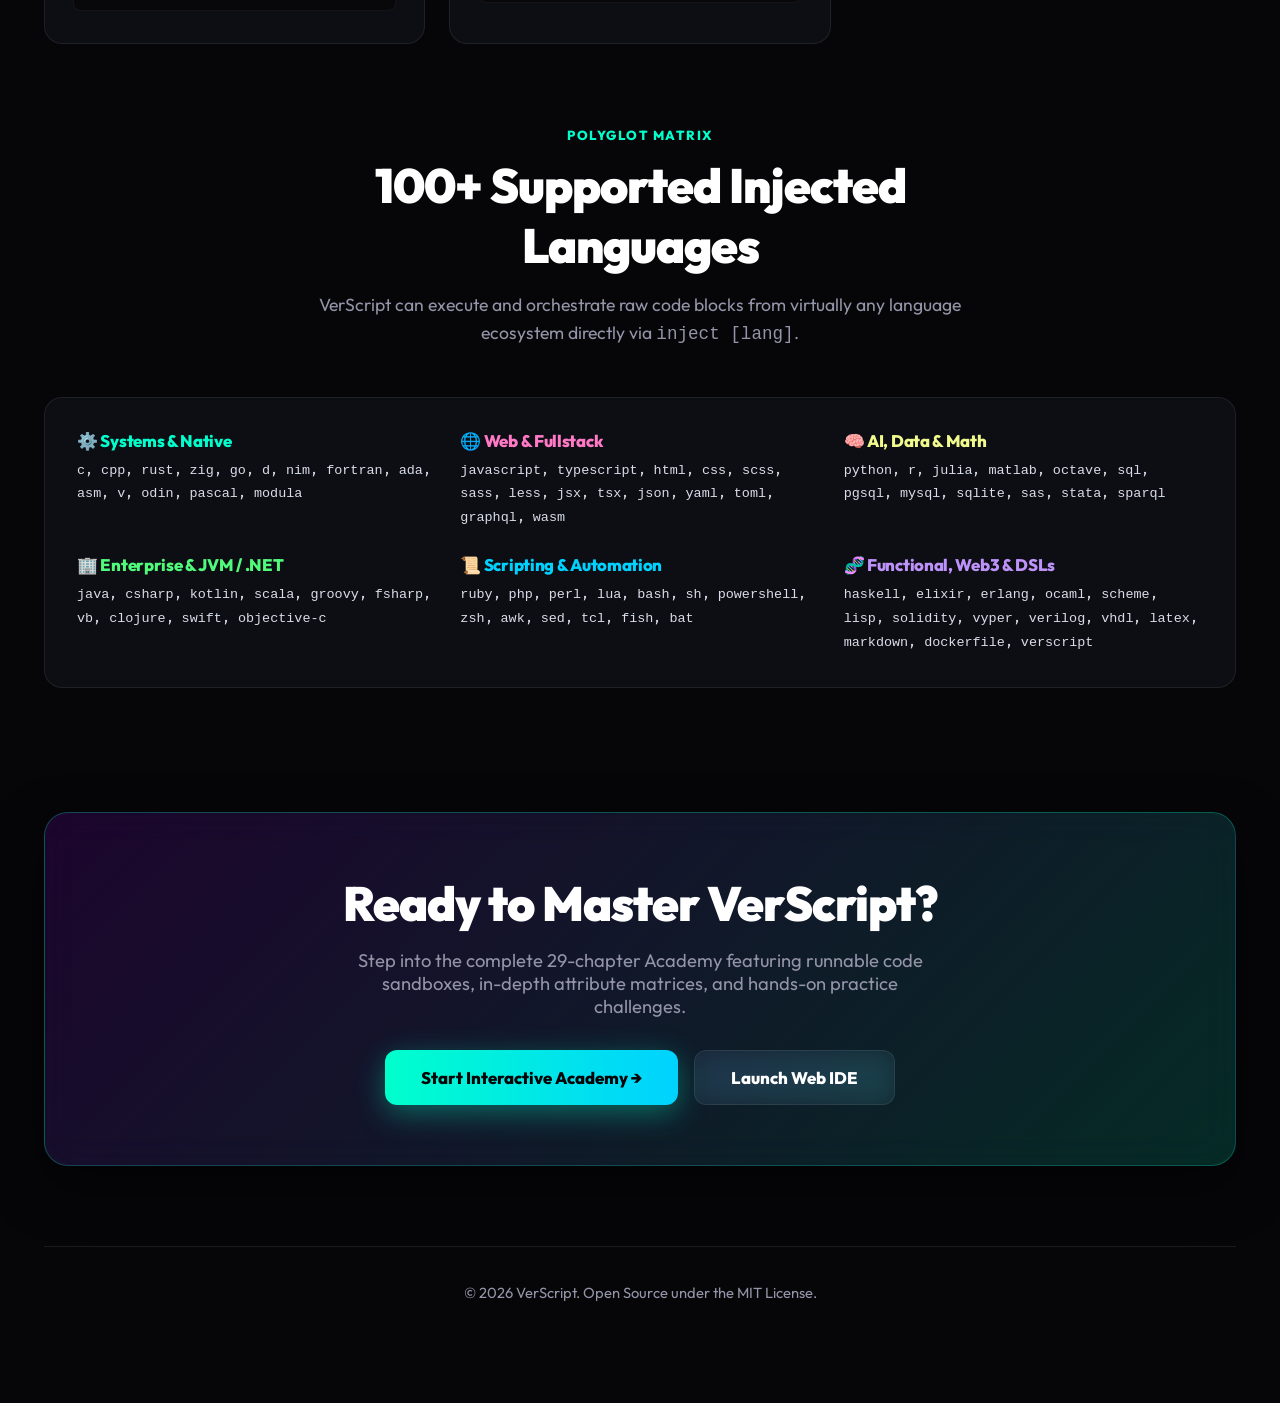
==== commit 853206ac: "feat(docs & runner): enrich chapters 70-75 with comprehensive guides and upgrade simulator runner wi" ====
--- a/index.html
+++ b/index.html
@@ -1212,7 +1212,7 @@
             </a>
         </div>
         <div class="mobile-menu-footer">
-            <a href="docs/index.html" class="mobile-menu-cta">Explore 69 Interactive Chapters &rarr;</a>
+            <a href="docs/index.html" class="mobile-menu-cta">Explore 75 Interactive Chapters &rarr;</a>
         </div>
     </div>
 
@@ -1245,7 +1245,7 @@
             </p>
             <div class="cta-group">
                 <a href="docs/index.html" class="cta-btn cta-btn-primary" id="ctaDocs">
-                    <span>Explore Academy (69 Chapters)</span> &rarr;
+                    <span>Explore Academy (75 Chapters)</span> &rarr;
                 </a>
                 <a href="https://verscript.github.io/IDE/" target="_blank" rel="noopener noreferrer" class="cta-btn cta-btn-secondary" id="ctaIDE">
                     <span>Launch Web IDE</span> 🚀
@@ -1280,7 +1280,7 @@
                 <div class="stat-label">External Dependencies</div>
             </div>
             <div class="stat-card">
-                <div class="stat-number">69</div>
+                <div class="stat-number">75</div>
                 <div class="stat-label">Interactive Chapters</div>
             </div>
         </div>
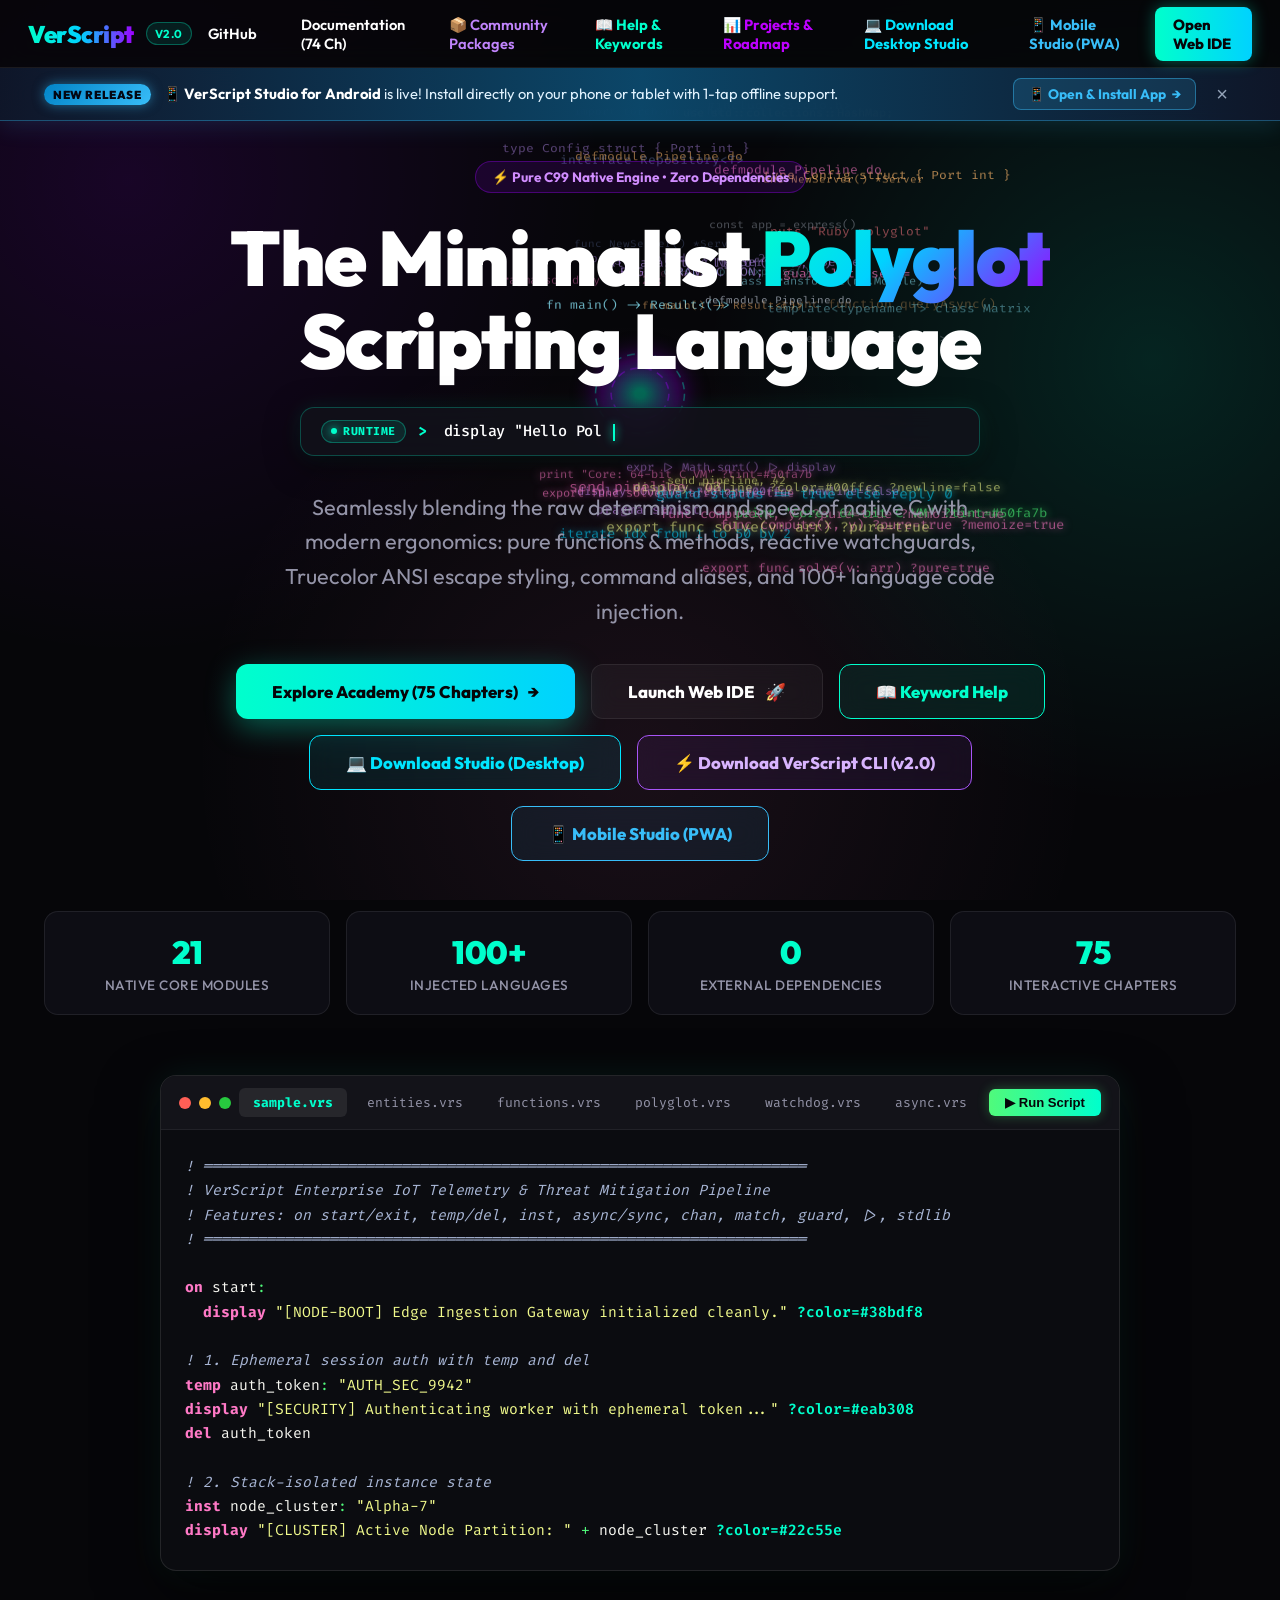
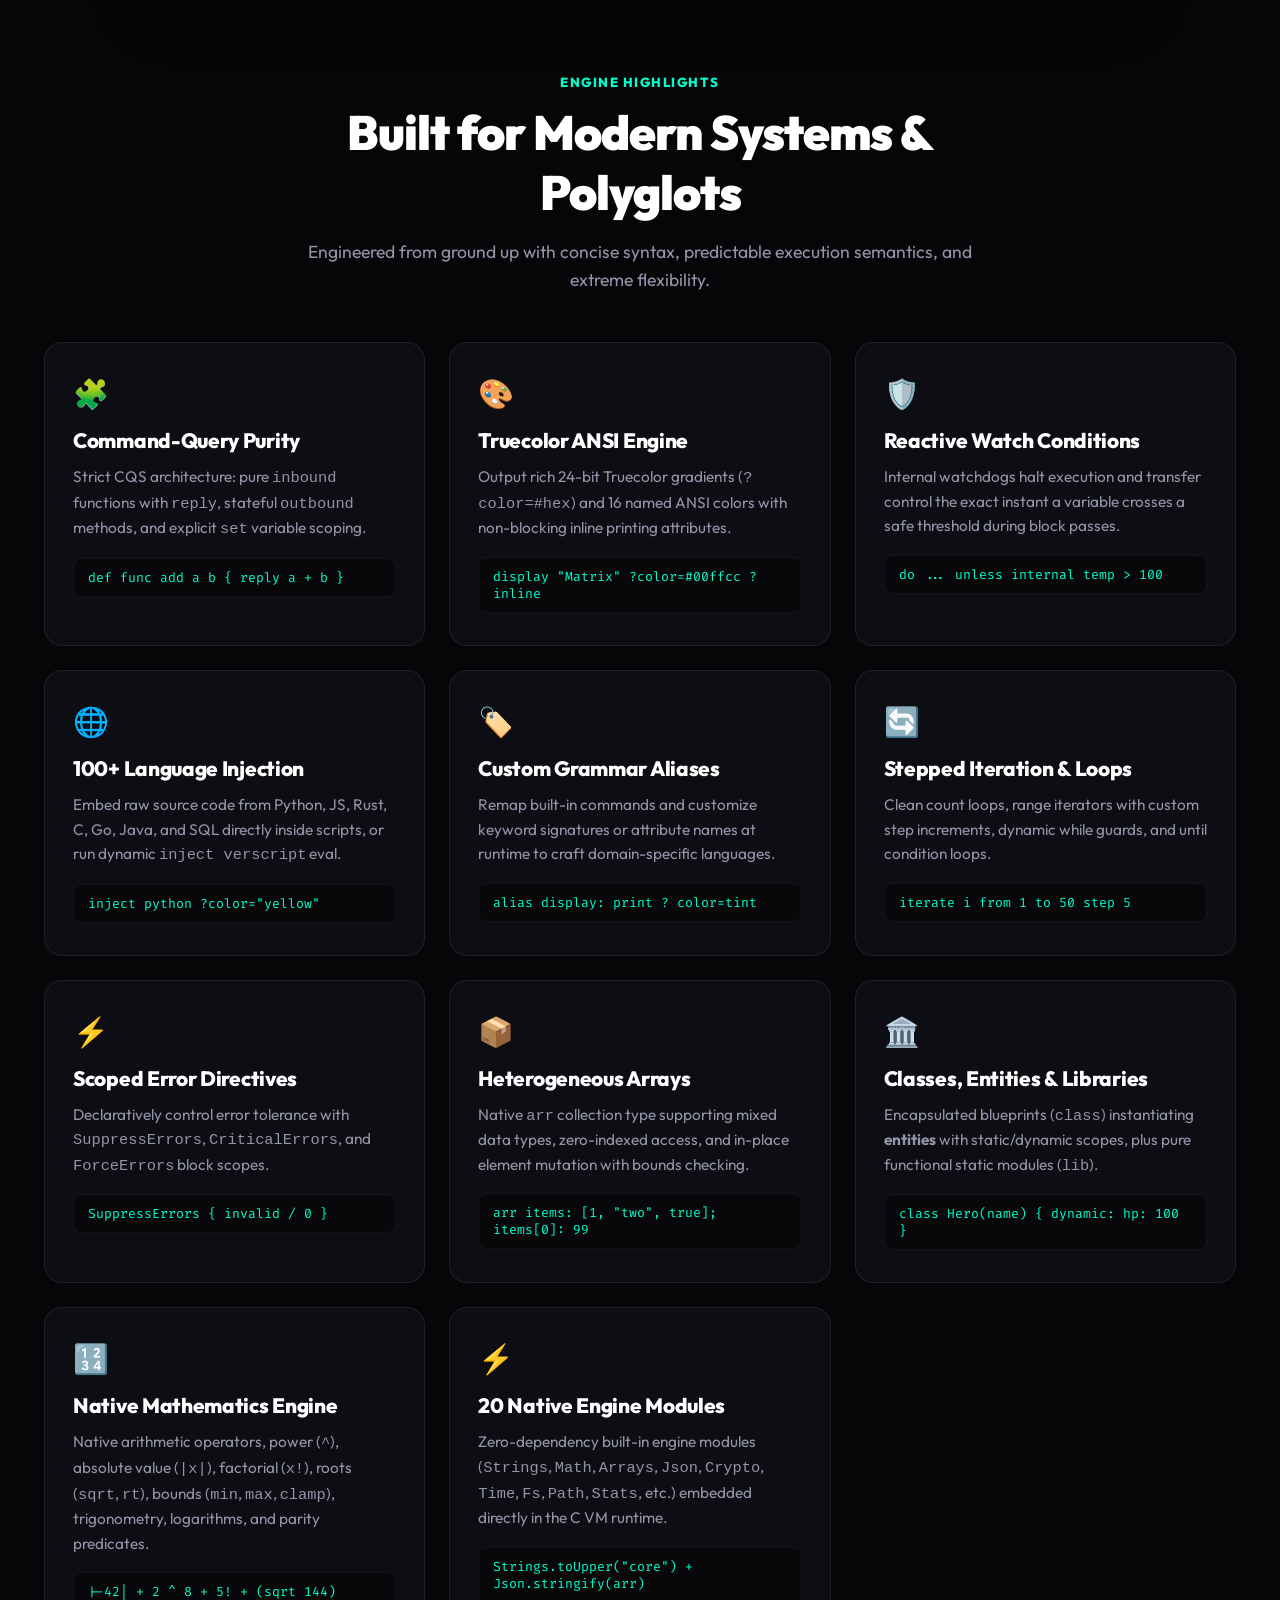
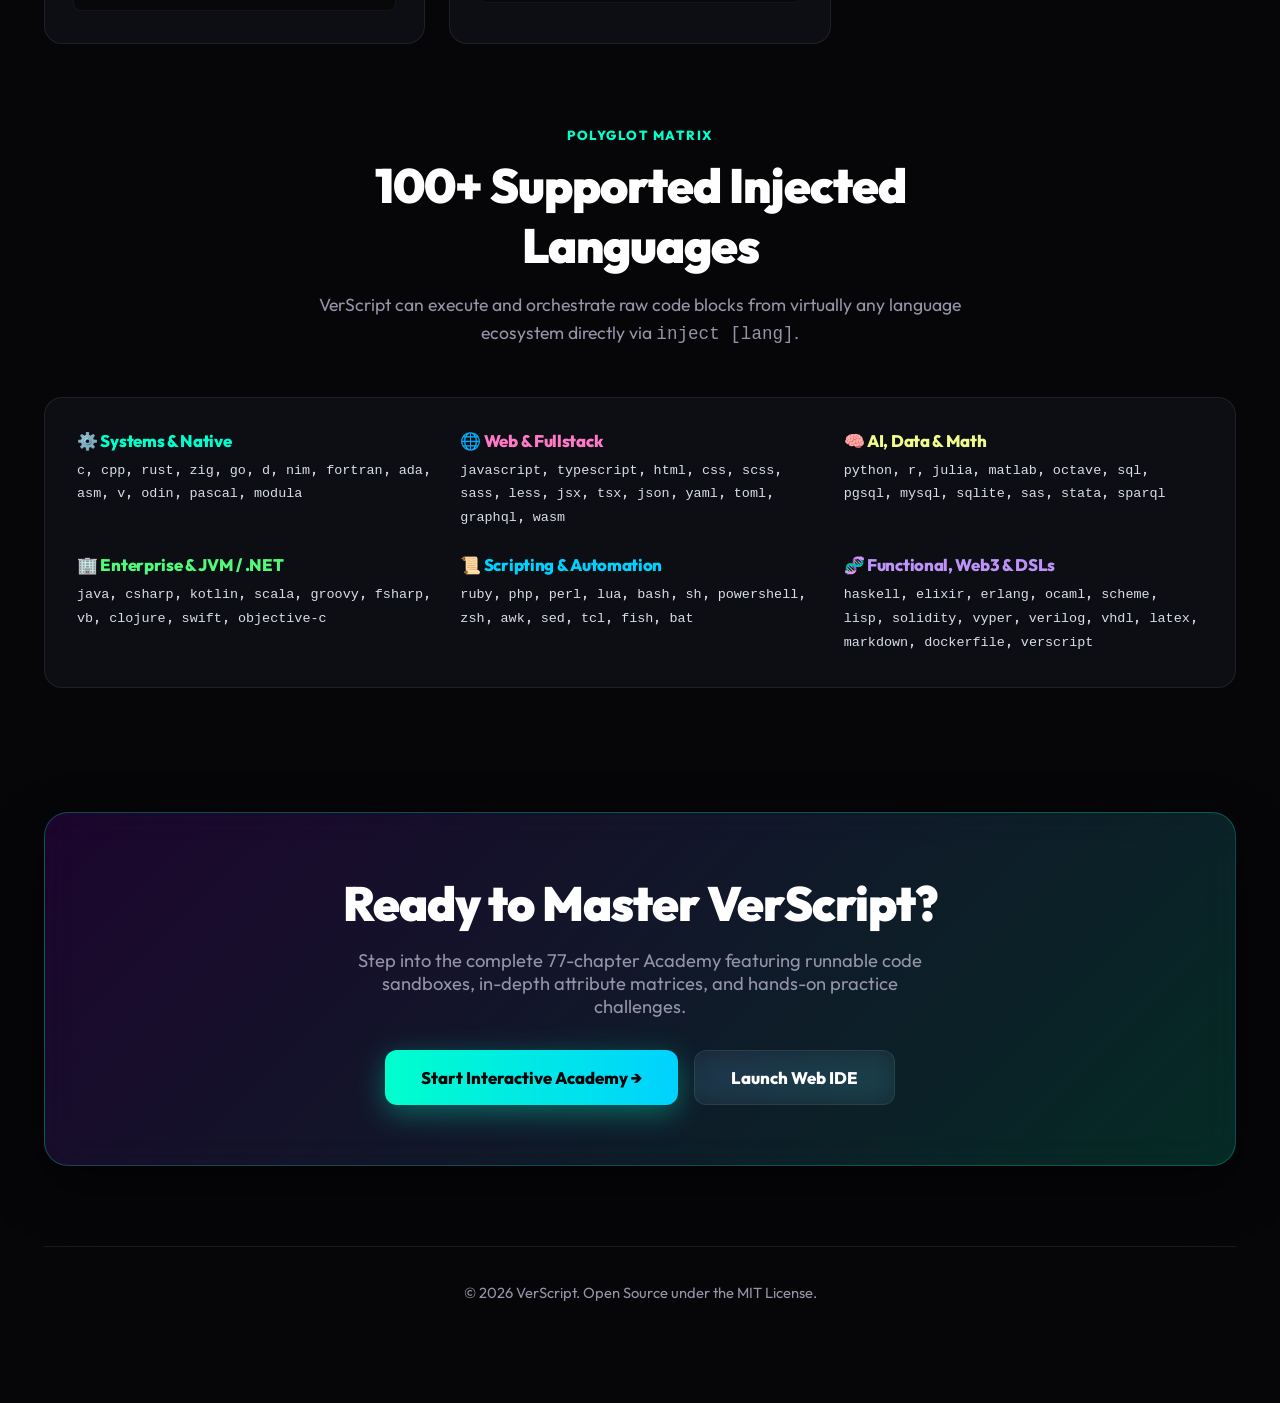
==== commit 6cb7eacf: "docs: enrich Ch 70 Mock Windows OS DLL workbench, expand 2D/3D rendering engines to 77 chapters, fix" ====
--- a/index.html
+++ b/index.html
@@ -1458,7 +1458,7 @@
         <!-- ══════════════ CTA BANNER ══════════════ -->
         <div class="cta-banner">
             <h2>Ready to Master VerScript?</h2>
-            <p>Step into the complete 29-chapter Academy featuring runnable code sandboxes, in-depth attribute matrices, and hands-on practice challenges.</p>
+            <p>Step into the complete 77-chapter Academy featuring runnable code sandboxes, in-depth attribute matrices, and hands-on practice challenges.</p>
             <div class="cta-group">
                 <a href="docs/index.html" class="cta-btn cta-btn-primary">Start Interactive Academy &rarr;</a>
                 <a href="https://verscript.github.io/IDE/" target="_blank" rel="noopener noreferrer" class="cta-btn cta-btn-secondary">Launch Web IDE</a>
